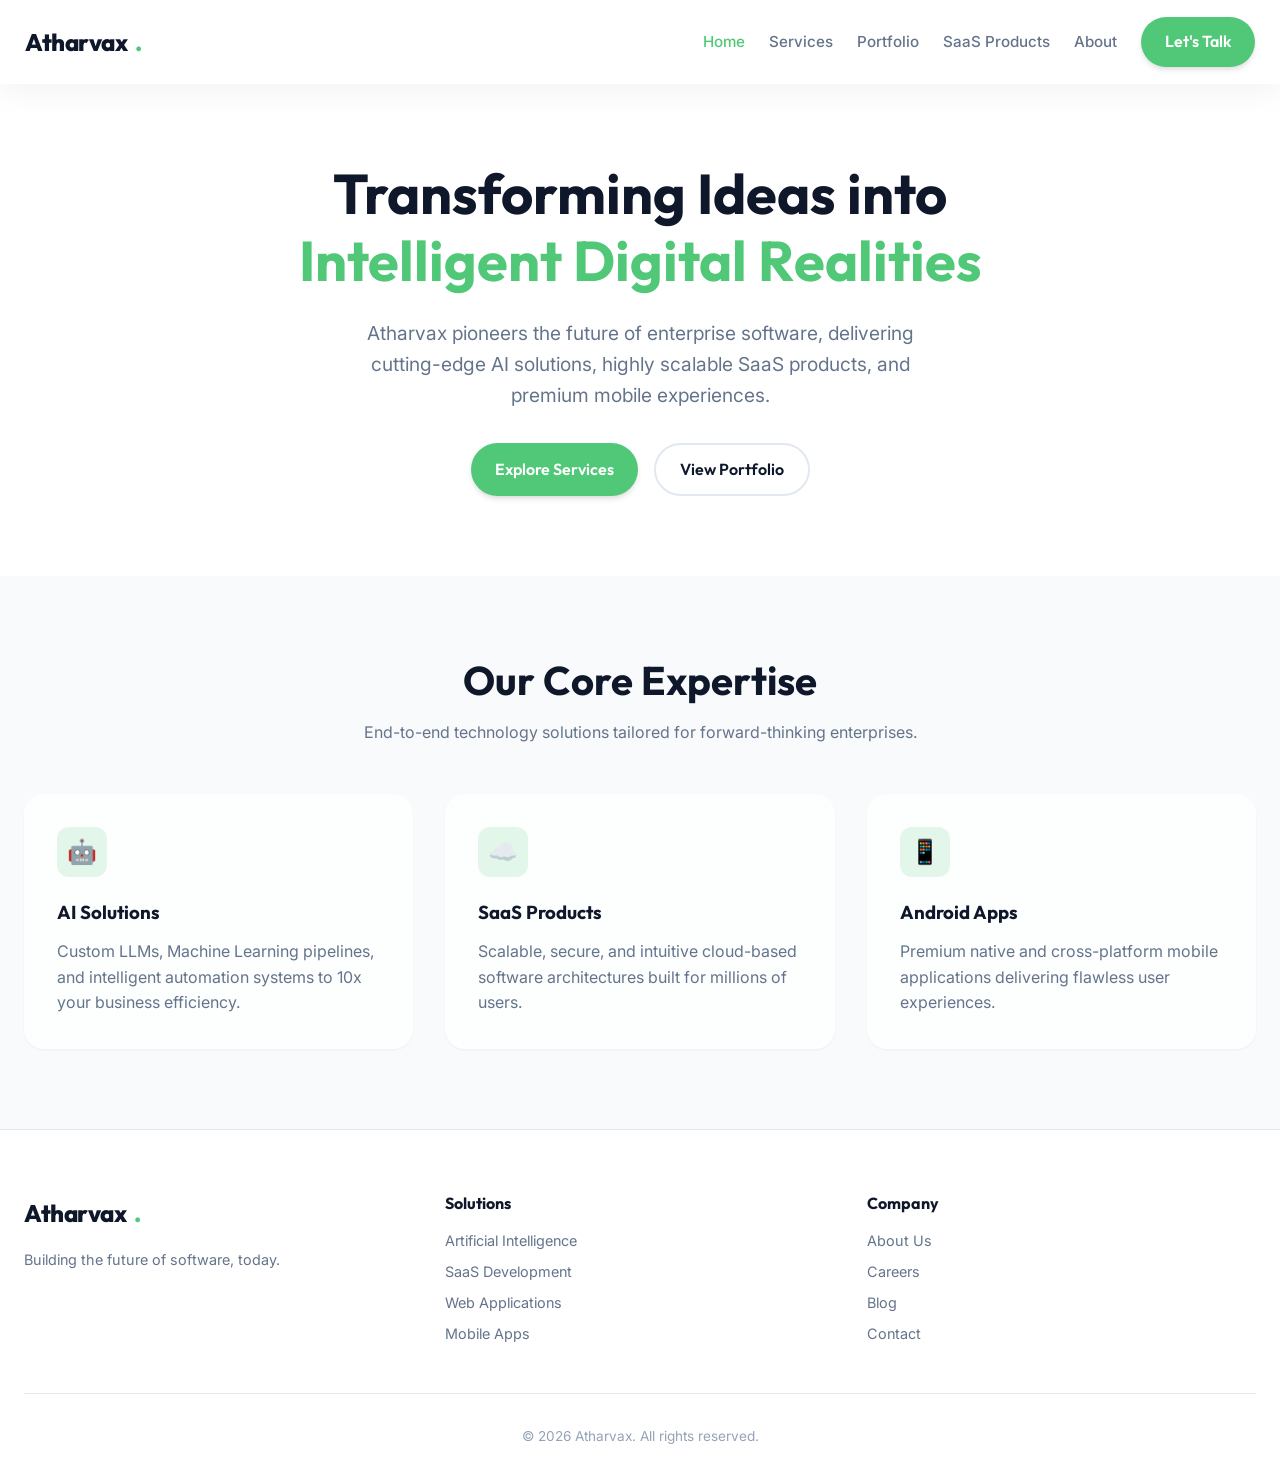
==== index.html @ d1883eed "Add files via upload" ====
<!DOCTYPE html>
<html lang="en">
<head>
    <meta charset="UTF-8">
    <meta name="viewport" content="width=device-width, initial-scale=1.0">
    <title>Atharvax | Premium AI & Enterprise Software Solutions</title>
    <meta name="description" content="Atharvax is a leading technology company specializing in AI, SaaS Products, Web Development, and Enterprise Software solutions.">
    <meta name="theme-color" content="#50C878">
    <link rel="stylesheet" href="/css/variables.css">
    <link rel="stylesheet" href="/css/main.css">
    <link rel="manifest" href="/manifest.json">
</head>
<body>
    <div class="main-wrapper">
        <!-- Navigation -->
        <nav class="navbar glass" id="navbar">
            <div class="container nav-container">
                <a href="/" class="logo">
                    Atharvax<span class="logo-dot">.</span>
                </a>
                <ul class="nav-links">
                    <li><a href="/" class="nav-item active">Home</a></li>
                    <li><a href="/services" class="nav-item">Services</a></li>
                    <li><a href="/portfolio" class="nav-item">Portfolio</a></li>
                    <li><a href="/products" class="nav-item">SaaS Products</a></li>
                    <li><a href="/about" class="nav-item">About</a></li>
                    <li><a href="/contact" class="btn btn-primary">Let's Talk</a></li>
                </ul>
            </div>
        </nav>

        <!-- Main Content -->
        <main class="main-content">
            <!-- Hero Section -->
            <section class="section">
                <div class="container text-center animate-fade-in">
                    <h1 style="font-size: 3.5rem; margin-bottom: 1.5rem;">
                        Transforming Ideas into <br>
                        <span style="color: var(--color-primary);">Intelligent Digital Realities</span>
                    </h1>
                    <p style="font-size: 1.2rem; color: var(--color-text-muted); max-width: 600px; margin: 0 auto 2rem;">
                        Atharvax pioneers the future of enterprise software, delivering cutting-edge AI solutions, highly scalable SaaS products, and premium mobile experiences.
                    </p>
                    <div style="display: flex; gap: 1rem; justify-content: center;">
                        <a href="/services" class="btn btn-primary">Explore Services</a>
                        <a href="/portfolio" class="btn btn-outline">View Portfolio</a>
                    </div>
                </div>
            </section>

            <!-- Features Section -->
            <section class="section bg-alt">
                <div class="container">
                    <div class="text-center" style="margin-bottom: 3rem;">
                        <h2 style="font-size: 2.5rem;">Our Core Expertise</h2>
                        <p style="color: var(--color-text-muted);">End-to-end technology solutions tailored for forward-thinking enterprises.</p>
                    </div>
                    
                    <div style="display: grid; grid-template-columns: repeat(auto-fit, minmax(300px, 1fr)); gap: 2rem;">
                        <!-- AI Card -->
                        <div class="glass-card">
                            <div style="width: 50px; height: 50px; background: var(--color-primary-alpha); border-radius: 12px; display: flex; align-items: center; justify-content: center; margin-bottom: 1.5rem;">
                                <span style="font-size: 1.5rem;">🤖</span>
                            </div>
                            <h3>AI Solutions</h3>
                            <p style="color: var(--color-text-muted);">Custom LLMs, Machine Learning pipelines, and intelligent automation systems to 10x your business efficiency.</p>
                        </div>

                        <!-- SaaS Card -->
                        <div class="glass-card">
                            <div style="width: 50px; height: 50px; background: var(--color-primary-alpha); border-radius: 12px; display: flex; align-items: center; justify-content: center; margin-bottom: 1.5rem;">
                                <span style="font-size: 1.5rem;">☁️</span>
                            </div>
                            <h3>SaaS Products</h3>
                            <p style="color: var(--color-text-muted);">Scalable, secure, and intuitive cloud-based software architectures built for millions of users.</p>
                        </div>

                        <!-- Mobile Card -->
                        <div class="glass-card">
                            <div style="width: 50px; height: 50px; background: var(--color-primary-alpha); border-radius: 12px; display: flex; align-items: center; justify-content: center; margin-bottom: 1.5rem;">
                                <span style="font-size: 1.5rem;">📱</span>
                            </div>
                            <h3>Android Apps</h3>
                            <p style="color: var(--color-text-muted);">Premium native and cross-platform mobile applications delivering flawless user experiences.</p>
                        </div>
                    </div>
                </div>
            </section>
        </main>

        <!-- Footer -->
        <footer style="background: var(--color-bg); padding: 4rem 0 2rem; border-top: 1px solid var(--color-border);">
            <div class="container">
                <div style="display: grid; grid-template-columns: repeat(auto-fit, minmax(200px, 1fr)); gap: 2rem; margin-bottom: 3rem;">
                    <div>
                        <a href="/" class="logo" style="margin-bottom: 1rem;">Atharvax<span class="logo-dot">.</span></a>
                        <p style="color: var(--color-text-muted); font-size: 0.9rem;">Building the future of software, today.</p>
                    </div>
                    <div>
                        <h4 style="margin-bottom: 1rem;">Solutions</h4>
                        <ul style="display: flex; flex-direction: column; gap: 0.5rem; color: var(--color-text-muted); font-size: 0.9rem;">
                            <li><a href="/services/ai">Artificial Intelligence</a></li>
                            <li><a href="/services/saas">SaaS Development</a></li>
                            <li><a href="/services/web">Web Applications</a></li>
                            <li><a href="/services/mobile">Mobile Apps</a></li>
                        </ul>
                    </div>
                    <div>
                        <h4 style="margin-bottom: 1rem;">Company</h4>
                        <ul style="display: flex; flex-direction: column; gap: 0.5rem; color: var(--color-text-muted); font-size: 0.9rem;">
                            <li><a href="/about">About Us</a></li>
                            <li><a href="/careers">Careers</a></li>
                            <li><a href="/blog">Blog</a></li>
                            <li><a href="/contact">Contact</a></li>
                        </ul>
                    </div>
                </div>
                <div style="text-align: center; color: var(--color-text-light); font-size: 0.85rem; border-top: 1px solid var(--color-border); padding-top: 2rem;">
                    &copy; 2026 Atharvax. All rights reserved.
                </div>
            </div>
        </footer>
    </div>
    <script src="/js/app.js"></script>
</body>
</html>
---- css/variables.css ----
@import url('https://fonts.googleapis.com/css2?family=Inter:wght@300;400;500;600;700;800&family=Outfit:wght@300;400;500;600;700;800&display=swap');

:root {
  /* Core Colors */
  --color-primary: #50C878; /* Parrot Green */
  --color-primary-dark: #3eb565;
  --color-primary-light: #6de596;
  --color-primary-alpha: rgba(80, 200, 120, 0.15);
  
  --color-bg: #ffffff;
  --color-bg-alt: #f8fafc; /* Very light gray for sections */
  
  --color-text: #0f172a; /* Slate 900 for high contrast readability */
  --color-text-muted: #64748b; /* Slate 500 for secondary text */
  --color-text-light: #94a3b8;
  
  /* Borders and Glass */
  --color-border: #e2e8f0;
  --glass-bg: rgba(255, 255, 255, 0.7);
  --glass-border: rgba(255, 255, 255, 0.5);
  --glass-shadow: 0 8px 32px 0 rgba(0, 0, 0, 0.05);
  
  /* Typography */
  --font-heading: 'Outfit', sans-serif;
  --font-body: 'Inter', sans-serif;
  
  /* Spacing */
  --space-xs: 0.25rem;
  --space-sm: 0.5rem;
  --space-md: 1rem;
  --space-lg: 1.5rem;
  --space-xl: 2rem;
  --space-2xl: 3rem;
  --space-3xl: 5rem;
  
  /* Border Radius */
  --radius-sm: 8px;
  --radius-md: 12px;
  --radius-lg: 20px;
  --radius-xl: 30px;
  --radius-full: 9999px;
  
  /* Transitions */
  --transition-fast: 0.2s ease;
  --transition-smooth: 0.4s cubic-bezier(0.16, 1, 0.3, 1);
  
  /* Shadows */
  --shadow-sm: 0 1px 2px 0 rgba(0, 0, 0, 0.05);
  --shadow-md: 0 4px 6px -1px rgba(0, 0, 0, 0.1), 0 2px 4px -1px rgba(0, 0, 0, 0.06);
  --shadow-lg: 0 10px 15px -3px rgba(0, 0, 0, 0.1), 0 4px 6px -2px rgba(0, 0, 0, 0.05);
  --shadow-green: 0 10px 25px -5px rgba(80, 200, 120, 0.4);
}

/* Dark Mode Overrides (Optional / Future Support) */
[data-theme="dark"] {
  --color-bg: #0f172a;
  --color-bg-alt: #1e293b;
  --color-text: #f8fafc;
  --color-text-muted: #94a3b8;
  --color-border: #334155;
  --glass-bg: rgba(15, 23, 42, 0.7);
  --glass-border: rgba(255, 255, 255, 0.1);
  --glass-shadow: 0 8px 32px 0 rgba(0, 0, 0, 0.3);
}
---- css/main.css ----
/* Reset & Base Styles */
* {
  margin: 0;
  padding: 0;
  box-sizing: border-box;
}

html {
  scroll-behavior: smooth;
  font-size: 16px;
}

body {
  font-family: var(--font-body);
  background-color: var(--color-bg);
  color: var(--color-text);
  line-height: 1.6;
  overflow-x: hidden;
  -webkit-font-smoothing: antialiased;
}

h1, h2, h3, h4, h5, h6 {
  font-family: var(--font-heading);
  font-weight: 700;
  line-height: 1.2;
  color: var(--color-text);
  margin-bottom: var(--space-md);
}

a {
  text-decoration: none;
  color: inherit;
  transition: color var(--transition-fast);
}

ul {
  list-style: none;
}

img {
  max-width: 100%;
  height: auto;
  display: block;
}

/* Container */
.container {
  width: 100%;
  max-width: 1280px;
  margin: 0 auto;
  padding: 0 var(--space-lg);
}

/* Glassmorphism Utilities */
.glass {
  background: var(--glass-bg);
  backdrop-filter: blur(12px);
  -webkit-backdrop-filter: blur(12px);
  border: 1px solid var(--glass-border);
  box-shadow: var(--glass-shadow);
}

.glass-card {
  background: var(--glass-bg);
  backdrop-filter: blur(12px);
  -webkit-backdrop-filter: blur(12px);
  border: 1px solid var(--glass-border);
  border-radius: var(--radius-lg);
  padding: var(--space-xl);
  box-shadow: var(--shadow-sm);
  transition: transform var(--transition-smooth), box-shadow var(--transition-smooth);
}

.glass-card:hover {
  transform: translateY(-5px);
  box-shadow: var(--shadow-lg);
}

/* Buttons */
.btn {
  display: inline-flex;
  align-items: center;
  justify-content: center;
  padding: 0.75rem 1.5rem;
  border-radius: var(--radius-full);
  font-family: var(--font-heading);
  font-weight: 600;
  font-size: 1rem;
  cursor: pointer;
  transition: all var(--transition-fast);
  border: none;
  gap: 0.5rem;
}

.btn-primary {
  background-color: var(--color-primary);
  color: #ffffff;
  box-shadow: var(--shadow-md);
}

.btn-primary:hover {
  background-color: var(--color-primary-dark);
  box-shadow: var(--shadow-green);
  transform: translateY(-2px);
}

.btn-outline {
  background-color: transparent;
  color: var(--color-text);
  border: 2px solid var(--color-border);
}

.btn-outline:hover {
  border-color: var(--color-primary);
  color: var(--color-primary);
}

/* Layout Utilities */
.section {
  padding: var(--space-3xl) 0;
}

.bg-alt {
  background-color: var(--color-bg-alt);
}

.text-center {
  text-align: center;
}

/* Dynamic Navbar */
.navbar {
  position: fixed;
  top: 0;
  left: 0;
  width: 100%;
  z-index: 1000;
  padding: var(--space-md) 0;
  transition: all var(--transition-smooth);
}

.navbar.scrolled {
  padding: var(--space-sm) 0;
  background: var(--glass-bg);
  backdrop-filter: blur(12px);
  border-bottom: 1px solid var(--glass-border);
  box-shadow: var(--glass-shadow);
}

.nav-container {
  display: flex;
  justify-content: space-between;
  align-items: center;
}

.logo {
  font-family: var(--font-heading);
  font-size: 1.5rem;
  font-weight: 800;
  letter-spacing: -0.5px;
  color: var(--color-text);
  display: flex;
  align-items: center;
  gap: 0.5rem;
}

.logo-dot {
  color: var(--color-primary);
}

.nav-links {
  display: flex;
  gap: var(--space-lg);
  align-items: center;
}

.nav-item {
  font-weight: 500;
  font-size: 0.95rem;
  color: var(--color-text-muted);
}

.nav-item:hover, .nav-item.active {
  color: var(--color-primary);
}

/* Animations */
@keyframes fadeIn {
  from { opacity: 0; transform: translateY(20px); }
  to { opacity: 1; transform: translateY(0); }
}

.animate-fade-in {
  animation: fadeIn 0.8s cubic-bezier(0.16, 1, 0.3, 1) forwards;
}

/* Hide content dynamically managed by JS routing */
.page-content {
  display: none;
  animation: fadeIn 0.5s ease;
}

.page-content.active {
  display: block;
}

/* Main Wrapper to push footer down */
.main-wrapper {
  min-height: 100vh;
  display: flex;
  flex-direction: column;
}

.main-content {
  flex: 1;
  padding-top: 80px; /* Space for fixed navbar */
}
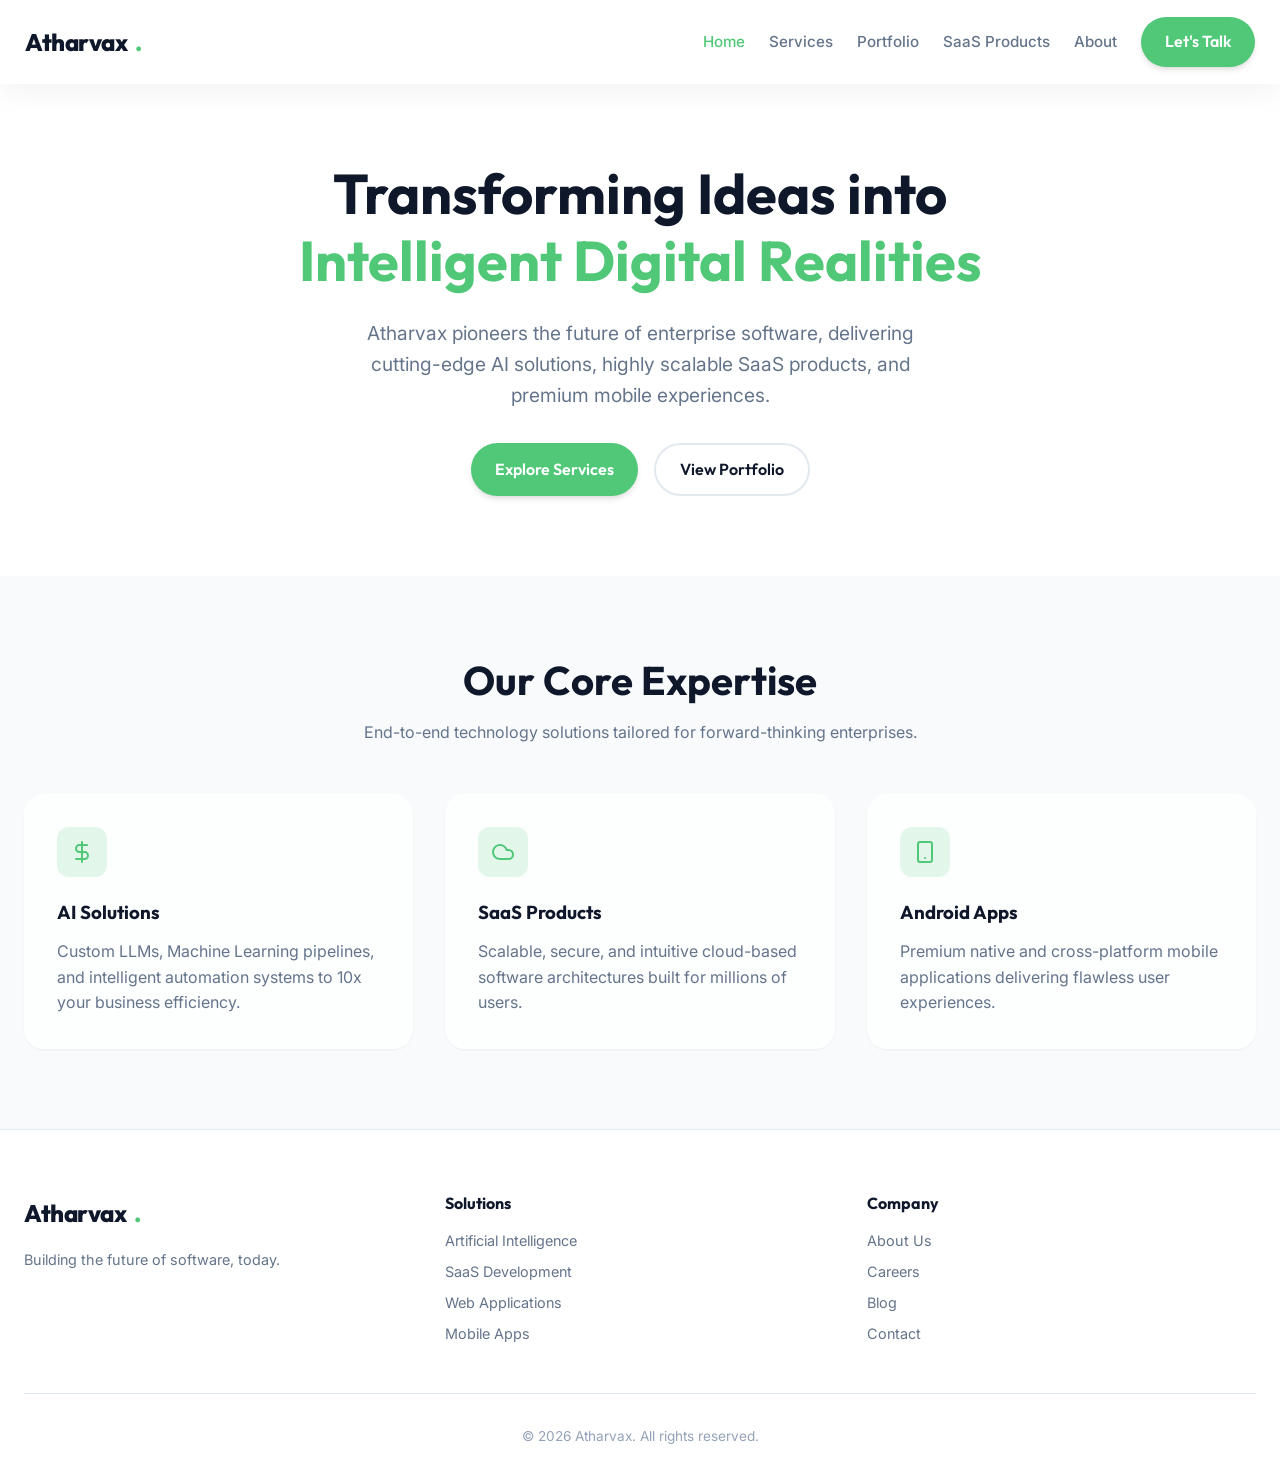
==== commit e475c0fe: "Add files via upload" ====
--- a/index.html
+++ b/index.html
@@ -59,8 +59,8 @@
                     <div style="display: grid; grid-template-columns: repeat(auto-fit, minmax(300px, 1fr)); gap: 2rem;">
                         <!-- AI Card -->
                         <div class="glass-card">
-                            <div style="width: 50px; height: 50px; background: var(--color-primary-alpha); border-radius: 12px; display: flex; align-items: center; justify-content: center; margin-bottom: 1.5rem;">
-                                <span style="font-size: 1.5rem;">🤖</span>
+                            <div style="width: 50px; height: 50px; background: var(--color-primary-alpha); border-radius: 12px; display: flex; align-items: center; justify-content: center; margin-bottom: 1.5rem; color: var(--color-primary);">
+                                <svg xmlns="http://www.w3.org/2000/svg" width="24" height="24" viewBox="0 0 24 24" fill="none" stroke="currentColor" stroke-width="2" stroke-linecap="round" stroke-linejoin="round"><path d="M12 2v20M17 5H9.5a3.5 3.5 0 0 0 0 7h5a3.5 3.5 0 0 1 0 7H6"/></svg>
                             </div>
                             <h3>AI Solutions</h3>
                             <p style="color: var(--color-text-muted);">Custom LLMs, Machine Learning pipelines, and intelligent automation systems to 10x your business efficiency.</p>
@@ -68,8 +68,8 @@
 
                         <!-- SaaS Card -->
                         <div class="glass-card">
-                            <div style="width: 50px; height: 50px; background: var(--color-primary-alpha); border-radius: 12px; display: flex; align-items: center; justify-content: center; margin-bottom: 1.5rem;">
-                                <span style="font-size: 1.5rem;">☁️</span>
+                            <div style="width: 50px; height: 50px; background: var(--color-primary-alpha); border-radius: 12px; display: flex; align-items: center; justify-content: center; margin-bottom: 1.5rem; color: var(--color-primary);">
+                                <svg xmlns="http://www.w3.org/2000/svg" width="24" height="24" viewBox="0 0 24 24" fill="none" stroke="currentColor" stroke-width="2" stroke-linecap="round" stroke-linejoin="round"><path d="M17.5 19H9a7 7 0 1 1 6.71-9h1.79a4.5 4.5 0 1 1 0 9Z"/></svg>
                             </div>
                             <h3>SaaS Products</h3>
                             <p style="color: var(--color-text-muted);">Scalable, secure, and intuitive cloud-based software architectures built for millions of users.</p>
@@ -77,8 +77,8 @@
 
                         <!-- Mobile Card -->
                         <div class="glass-card">
-                            <div style="width: 50px; height: 50px; background: var(--color-primary-alpha); border-radius: 12px; display: flex; align-items: center; justify-content: center; margin-bottom: 1.5rem;">
-                                <span style="font-size: 1.5rem;">📱</span>
+                            <div style="width: 50px; height: 50px; background: var(--color-primary-alpha); border-radius: 12px; display: flex; align-items: center; justify-content: center; margin-bottom: 1.5rem; color: var(--color-primary);">
+                                <svg xmlns="http://www.w3.org/2000/svg" width="24" height="24" viewBox="0 0 24 24" fill="none" stroke="currentColor" stroke-width="2" stroke-linecap="round" stroke-linejoin="round"><rect width="14" height="20" x="5" y="2" rx="2" ry="2"/><path d="M12 18h.01"/></svg>
                             </div>
                             <h3>Android Apps</h3>
                             <p style="color: var(--color-text-muted);">Premium native and cross-platform mobile applications delivering flawless user experiences.</p>
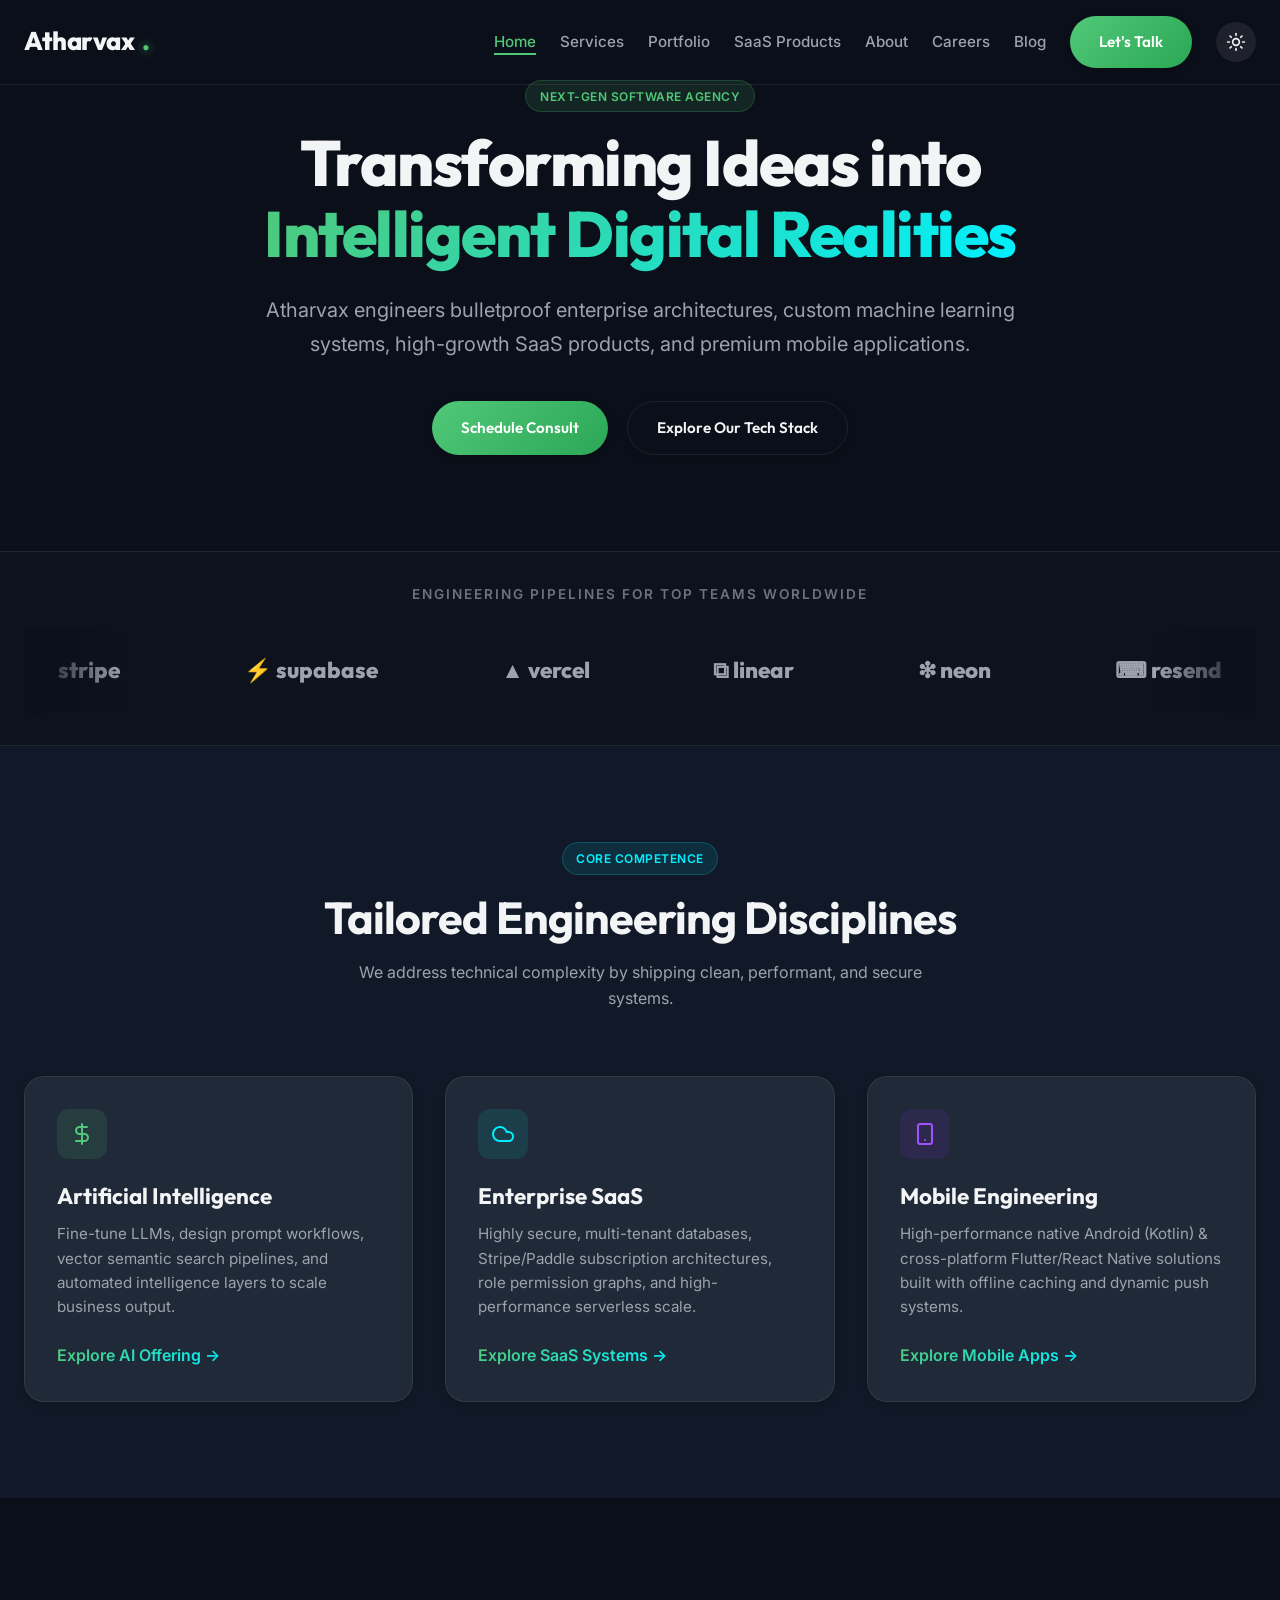
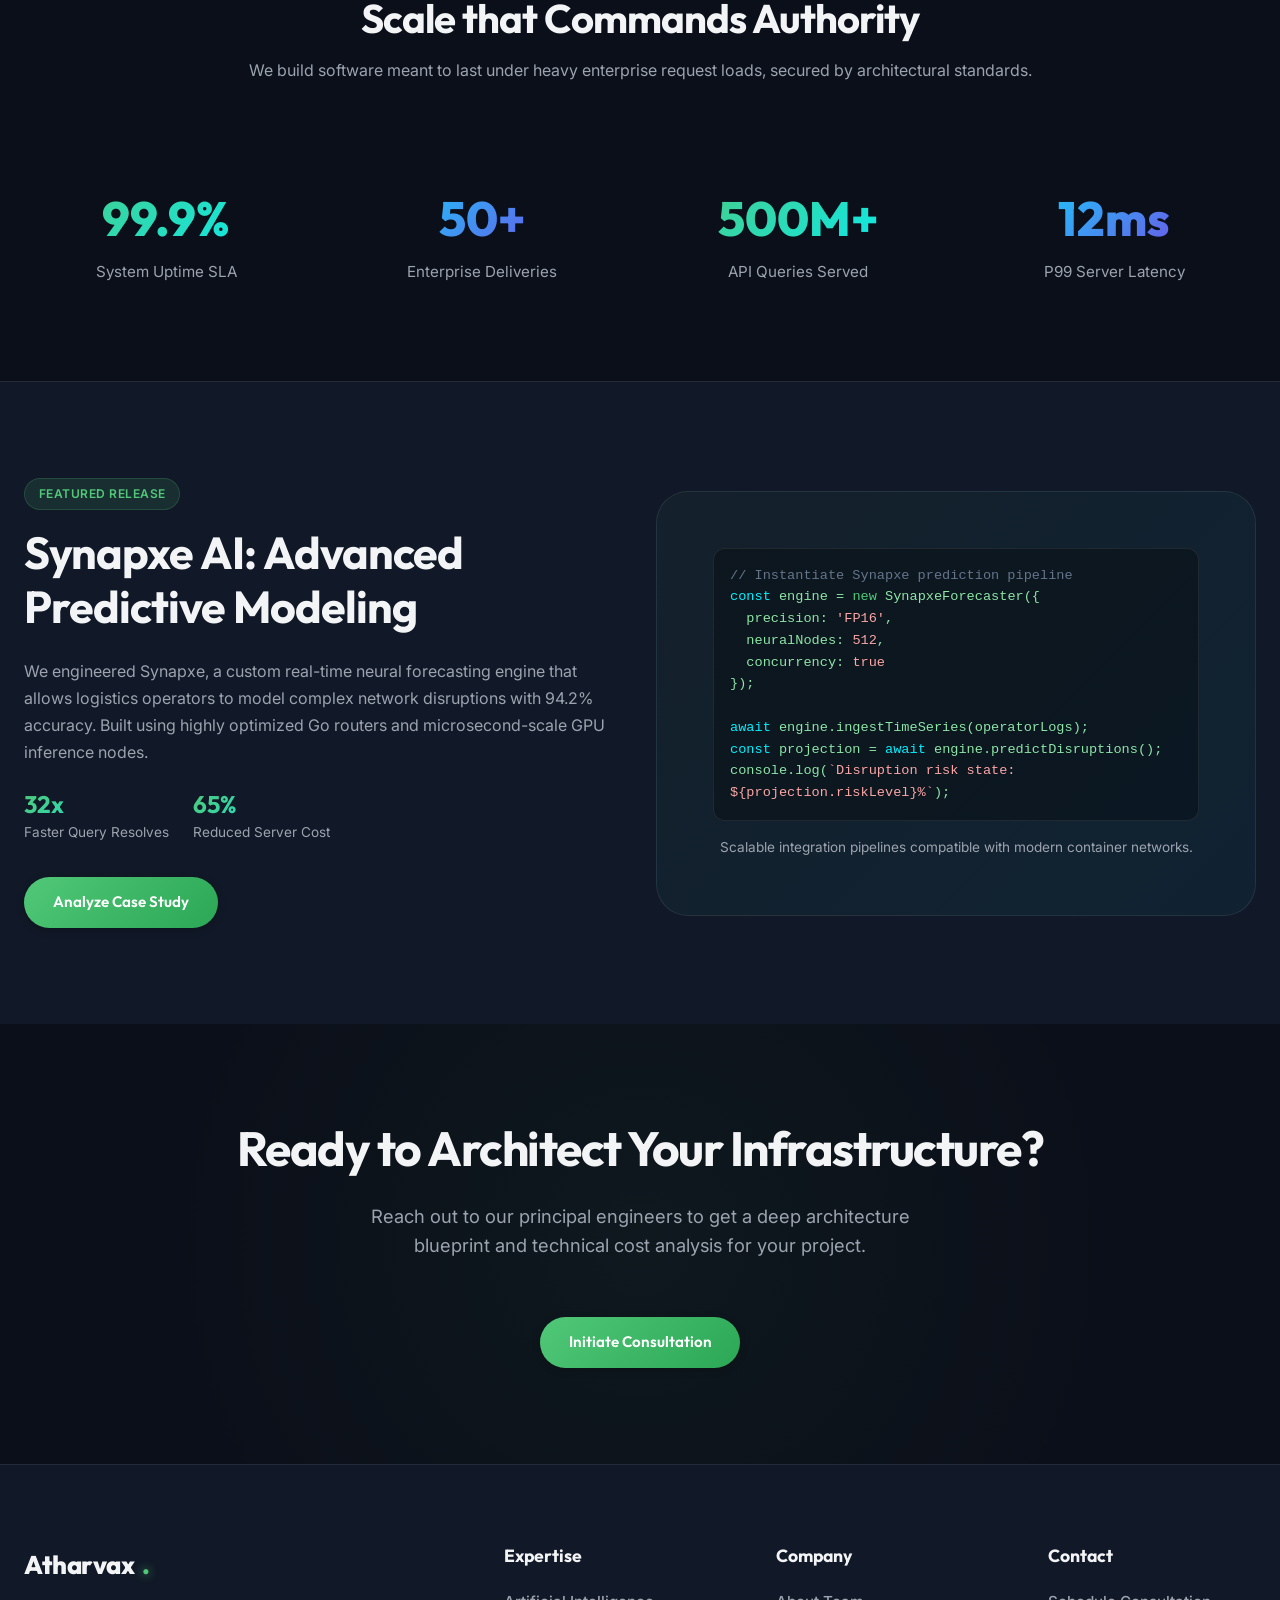
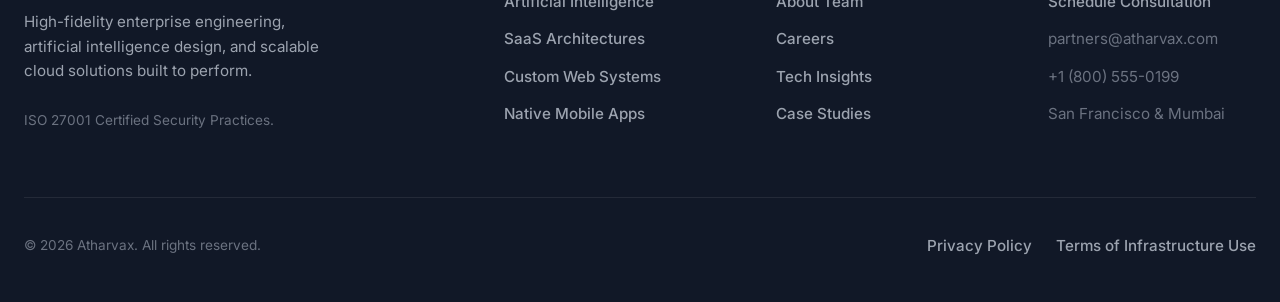
==== commit 24c13a43: "Add files via upload" ====
--- a/index.html
+++ b/index.html
@@ -4,7 +4,7 @@
     <meta charset="UTF-8">
     <meta name="viewport" content="width=device-width, initial-scale=1.0">
     <title>Atharvax | Premium AI & Enterprise Software Solutions</title>
-    <meta name="description" content="Atharvax is a leading technology company specializing in AI, SaaS Products, Web Development, and Enterprise Software solutions.">
+    <meta name="description" content="Atharvax is a high-end software agency designing custom AI systems, enterprise SaaS infrastructures, native mobile applications, and custom web engineering.">
     <meta name="theme-color" content="#50C878">
     <link rel="stylesheet" href="/css/variables.css">
     <link rel="stylesheet" href="/css/main.css">
@@ -13,7 +13,7 @@
 <body>
     <div class="main-wrapper">
         <!-- Navigation -->
-        <nav class="navbar glass" id="navbar">
+        <nav class="navbar scrolled" id="navbar">
             <div class="container nav-container">
                 <a href="/" class="logo">
                     Atharvax<span class="logo-dot">.</span>
@@ -24,6 +24,8 @@
                     <li><a href="/portfolio" class="nav-item">Portfolio</a></li>
                     <li><a href="/products" class="nav-item">SaaS Products</a></li>
                     <li><a href="/about" class="nav-item">About</a></li>
+                    <li><a href="/careers" class="nav-item">Careers</a></li>
+                    <li><a href="/blog" class="nav-item">Blog</a></li>
                     <li><a href="/contact" class="btn btn-primary">Let's Talk</a></li>
                 </ul>
             </div>
@@ -32,91 +34,247 @@
         <!-- Main Content -->
         <main class="main-content">
             <!-- Hero Section -->
-            <section class="section">
+            <section class="section" style="padding-top: 5rem;">
                 <div class="container text-center animate-fade-in">
-                    <h1 style="font-size: 3.5rem; margin-bottom: 1.5rem;">
+                    <span class="badge badge-primary">Next-Gen Software Agency</span>
+                    <h1 style="font-size: 4rem; font-weight: 800; line-height: 1.1; margin-bottom: 1.5rem; letter-spacing: -1.5px;">
                         Transforming Ideas into <br>
-                        <span style="color: var(--color-primary);">Intelligent Digital Realities</span>
+                        <span class="text-gradient">Intelligent Digital Realities</span>
                     </h1>
-                    <p style="font-size: 1.2rem; color: var(--color-text-muted); max-width: 600px; margin: 0 auto 2rem;">
-                        Atharvax pioneers the future of enterprise software, delivering cutting-edge AI solutions, highly scalable SaaS products, and premium mobile experiences.
+                    <p style="font-size: 1.25rem; color: var(--color-text-muted); max-width: 750px; margin: 0 auto 2.5rem; line-height: 1.7;">
+                        Atharvax engineers bulletproof enterprise architectures, custom machine learning systems, high-growth SaaS products, and premium mobile applications.
                     </p>
-                    <div style="display: flex; gap: 1rem; justify-content: center;">
-                        <a href="/services" class="btn btn-primary">Explore Services</a>
-                        <a href="/portfolio" class="btn btn-outline">View Portfolio</a>
-                    </div>
-                </div>
-            </section>
-
-            <!-- Features Section -->
+                    <div style="display: flex; gap: 1.2rem; justify-content: center; flex-wrap: wrap;">
+                        <a href="/contact" class="btn btn-primary">Schedule Consult</a>
+                        <a href="/services" class="btn btn-outline">Explore Our Tech Stack</a>
+                    </div>
+                </div>
+            </section>
+
+            <!-- Client Logos Marquee -->
+            <section style="padding: 2rem 0; border-top: 1px solid var(--color-border); border-bottom: 1px solid var(--color-border); background: rgba(255,255,255,0.01);">
+                <div class="container">
+                    <p class="text-center" style="font-size: 0.85rem; font-weight: 600; text-transform: uppercase; color: var(--color-text-light); letter-spacing: 2px; margin-bottom: 1.5rem;">
+                        ENGINEERING PIPELINES FOR TOP TEAMS WORLDWIDE
+                    </p>
+                    <div class="marquee-container">
+                        <div class="marquee-content">
+                            <!-- SVGs for modern-looking mock companies -->
+                            <!-- Stripe style -->
+                            <span style="font-family: var(--font-heading); font-weight: 800; font-size: 1.4rem; color: var(--color-text-muted);">stripe</span>
+                            <!-- Supabase style -->
+                            <span style="font-family: var(--font-heading); font-weight: 800; font-size: 1.4rem; color: var(--color-text-muted);">⚡ supabase</span>
+                            <!-- Vercel style -->
+                            <span style="font-family: var(--font-heading); font-weight: 800; font-size: 1.4rem; color: var(--color-text-muted);">▲ vercel</span>
+                            <!-- Linear style -->
+                            <span style="font-family: var(--font-heading); font-weight: 800; font-size: 1.4rem; color: var(--color-text-muted);">⧉ linear</span>
+                            <!-- Neon style -->
+                            <span style="font-family: var(--font-heading); font-weight: 800; font-size: 1.4rem; color: var(--color-text-muted);">❇ neon</span>
+                            <!-- Resend style -->
+                            <span style="font-family: var(--font-heading); font-weight: 800; font-size: 1.4rem; color: var(--color-text-muted);">⌨ resend</span>
+                        </div>
+                        <div class="marquee-content" aria-hidden="true">
+                            <span style="font-family: var(--font-heading); font-weight: 800; font-size: 1.4rem; color: var(--color-text-muted);">stripe</span>
+                            <span style="font-family: var(--font-heading); font-weight: 800; font-size: 1.4rem; color: var(--color-text-muted);">⚡ supabase</span>
+                            <span style="font-family: var(--font-heading); font-weight: 800; font-size: 1.4rem; color: var(--color-text-muted);">▲ vercel</span>
+                            <span style="font-family: var(--font-heading); font-weight: 800; font-size: 1.4rem; color: var(--color-text-muted);">⧉ linear</span>
+                            <span style="font-family: var(--font-heading); font-weight: 800; font-size: 1.4rem; color: var(--color-text-muted);">❇ neon</span>
+                            <span style="font-family: var(--font-heading); font-weight: 800; font-size: 1.4rem; color: var(--color-text-muted);">⌨ resend</span>
+                        </div>
+                    </div>
+                </div>
+            </section>
+
+            <!-- Services Overview -->
             <section class="section bg-alt">
                 <div class="container">
-                    <div class="text-center" style="margin-bottom: 3rem;">
-                        <h2 style="font-size: 2.5rem;">Our Core Expertise</h2>
-                        <p style="color: var(--color-text-muted);">End-to-end technology solutions tailored for forward-thinking enterprises.</p>
+                    <div class="text-center" style="margin-bottom: 4rem;">
+                        <span class="badge badge-secondary">Core Competence</span>
+                        <h2 style="font-size: 2.8rem; letter-spacing: -1px;">Tailored Engineering Disciplines</h2>
+                        <p style="color: var(--color-text-muted); max-width: 600px; margin: 1rem auto 0;">
+                            We address technical complexity by shipping clean, performant, and secure systems.
+                        </p>
                     </div>
                     
-                    <div style="display: grid; grid-template-columns: repeat(auto-fit, minmax(300px, 1fr)); gap: 2rem;">
+                    <div class="grid-3">
                         <!-- AI Card -->
                         <div class="glass-card">
                             <div style="width: 50px; height: 50px; background: var(--color-primary-alpha); border-radius: 12px; display: flex; align-items: center; justify-content: center; margin-bottom: 1.5rem; color: var(--color-primary);">
                                 <svg xmlns="http://www.w3.org/2000/svg" width="24" height="24" viewBox="0 0 24 24" fill="none" stroke="currentColor" stroke-width="2" stroke-linecap="round" stroke-linejoin="round"><path d="M12 2v20M17 5H9.5a3.5 3.5 0 0 0 0 7h5a3.5 3.5 0 0 1 0 7H6"/></svg>
                             </div>
-                            <h3>AI Solutions</h3>
-                            <p style="color: var(--color-text-muted);">Custom LLMs, Machine Learning pipelines, and intelligent automation systems to 10x your business efficiency.</p>
+                            <h3 style="font-size: 1.4rem; margin-bottom: 0.8rem;">Artificial Intelligence</h3>
+                            <p style="color: var(--color-text-muted); font-size: 0.95rem; margin-bottom: 1.5rem;">
+                                Fine-tune LLMs, design prompt workflows, vector semantic search pipelines, and automated intelligence layers to scale business output.
+                            </p>
+                            <a href="/services/ai" class="text-gradient" style="font-weight: 600; display: inline-flex; align-items: center; gap: 0.3rem;">
+                                Explore AI Offering →
+                            </a>
                         </div>
 
                         <!-- SaaS Card -->
                         <div class="glass-card">
-                            <div style="width: 50px; height: 50px; background: var(--color-primary-alpha); border-radius: 12px; display: flex; align-items: center; justify-content: center; margin-bottom: 1.5rem; color: var(--color-primary);">
+                            <div style="width: 50px; height: 50px; background: var(--color-secondary-alpha); border-radius: 12px; display: flex; align-items: center; justify-content: center; margin-bottom: 1.5rem; color: var(--color-secondary);">
                                 <svg xmlns="http://www.w3.org/2000/svg" width="24" height="24" viewBox="0 0 24 24" fill="none" stroke="currentColor" stroke-width="2" stroke-linecap="round" stroke-linejoin="round"><path d="M17.5 19H9a7 7 0 1 1 6.71-9h1.79a4.5 4.5 0 1 1 0 9Z"/></svg>
                             </div>
-                            <h3>SaaS Products</h3>
-                            <p style="color: var(--color-text-muted);">Scalable, secure, and intuitive cloud-based software architectures built for millions of users.</p>
+                            <h3 style="font-size: 1.4rem; margin-bottom: 0.8rem;">Enterprise SaaS</h3>
+                            <p style="color: var(--color-text-muted); font-size: 0.95rem; margin-bottom: 1.5rem;">
+                                Highly secure, multi-tenant databases, Stripe/Paddle subscription architectures, role permission graphs, and high-performance serverless scale.
+                            </p>
+                            <a href="/services/saas" class="text-gradient" style="font-weight: 600; display: inline-flex; align-items: center; gap: 0.3rem;">
+                                Explore SaaS Systems →
+                            </a>
                         </div>
 
                         <!-- Mobile Card -->
                         <div class="glass-card">
-                            <div style="width: 50px; height: 50px; background: var(--color-primary-alpha); border-radius: 12px; display: flex; align-items: center; justify-content: center; margin-bottom: 1.5rem; color: var(--color-primary);">
+                            <div style="width: 50px; height: 50px; background: rgba(138, 43, 226, 0.12); border-radius: 12px; display: flex; align-items: center; justify-content: center; margin-bottom: 1.5rem; color: var(--color-accent-light);">
                                 <svg xmlns="http://www.w3.org/2000/svg" width="24" height="24" viewBox="0 0 24 24" fill="none" stroke="currentColor" stroke-width="2" stroke-linecap="round" stroke-linejoin="round"><rect width="14" height="20" x="5" y="2" rx="2" ry="2"/><path d="M12 18h.01"/></svg>
                             </div>
-                            <h3>Android Apps</h3>
-                            <p style="color: var(--color-text-muted);">Premium native and cross-platform mobile applications delivering flawless user experiences.</p>
-                        </div>
-                    </div>
+                            <h3 style="font-size: 1.4rem; margin-bottom: 0.8rem;">Mobile Engineering</h3>
+                            <p style="color: var(--color-text-muted); font-size: 0.95rem; margin-bottom: 1.5rem;">
+                                High-performance native Android (Kotlin) & cross-platform Flutter/React Native solutions built with offline caching and dynamic push systems.
+                            </p>
+                            <a href="/services/mobile" class="text-gradient" style="font-weight: 600; display: inline-flex; align-items: center; gap: 0.3rem;">
+                                Explore Mobile Apps →
+                            </a>
+                        </div>
+                    </div>
+                </div>
+            </section>
+
+            <!-- Metrics and Scale Section -->
+            <section class="section">
+                <div class="container">
+                    <div style="max-width: 800px; margin: 0 auto; text-align: center; margin-bottom: 3rem;">
+                        <h2 style="font-size: 2.5rem; letter-spacing: -1px;">Scale that Commands Authority</h2>
+                        <p style="color: var(--color-text-muted); margin-top: 1rem;">
+                            We build software meant to last under heavy enterprise request loads, secured by architectural standards.
+                        </p>
+                    </div>
+
+                    <div class="stats-grid">
+                        <div>
+                            <div class="stat-number text-gradient">99.9%</div>
+                            <div class="stat-label">System Uptime SLA</div>
+                        </div>
+                        <div>
+                            <div class="stat-number text-gradient-purple">50+</div>
+                            <div class="stat-label">Enterprise Deliveries</div>
+                        </div>
+                        <div>
+                            <div class="stat-number text-gradient">500M+</div>
+                            <div class="stat-label">API Queries Served</div>
+                        </div>
+                        <div>
+                            <div class="stat-number text-gradient-purple">12ms</div>
+                            <div class="stat-label">P99 Server Latency</div>
+                        </div>
+                    </div>
+                </div>
+            </section>
+
+            <!-- Highlight case study CTA -->
+            <section class="section bg-alt" style="border-top: 1px solid var(--color-border);">
+                <div class="container">
+                    <div class="grid-2" style="align-items: center;">
+                        <div>
+                            <span class="badge badge-primary">Featured Release</span>
+                            <h2 style="font-size: 2.8rem; margin-bottom: 1.5rem; letter-spacing: -1px;">Synapxe AI: Advanced Predictive Modeling</h2>
+                            <p style="color: var(--color-text-muted); margin-bottom: 1.5rem; line-height: 1.7;">
+                                We engineered Synapxe, a custom real-time neural forecasting engine that allows logistics operators to model complex network disruptions with 94.2% accuracy. Built using highly optimized Go routers and microsecond-scale GPU inference nodes.
+                            </p>
+                            <div style="display: flex; gap: 1.5rem; margin-bottom: 2rem;">
+                                <div>
+                                    <h4 style="font-size: 1.5rem; margin-bottom: 0px;" class="text-gradient">32x</h4>
+                                    <span style="font-size: 0.85rem; color: var(--color-text-muted);">Faster Query Resolves</span>
+                                </div>
+                                <div>
+                                    <h4 style="font-size: 1.5rem; margin-bottom: 0px;" class="text-gradient">65%</h4>
+                                    <span style="font-size: 0.85rem; color: var(--color-text-muted);">Reduced Server Cost</span>
+                                </div>
+                            </div>
+                            <a href="/portfolio" class="btn btn-primary">Analyze Case Study</a>
+                        </div>
+                        <div style="background: linear-gradient(135deg, rgba(80, 200, 120, 0.05), rgba(0, 240, 255, 0.05)); border: 1px solid var(--color-border); border-radius: var(--radius-xl); padding: var(--space-2xl); display: flex; flex-direction: column; gap: var(--space-md);">
+                            <div style="font-family: monospace; font-size: 0.85rem; background: rgba(0,0,0,0.3); border-radius: var(--radius-md); padding: var(--space-md); border: 1px solid var(--color-border); color: #8de5a6; overflow-x: auto;">
+                                <span style="color: #64748b;">// Instantiate Synapxe prediction pipeline</span><br>
+                                <span style="color: var(--color-secondary);">const</span> engine = <span style="color: var(--color-primary);">new</span> SynapxeForecaster({<br>
+                                &nbsp;&nbsp;precision: <span style="color: #fca5a5;">'FP16'</span>,<br>
+                                &nbsp;&nbsp;neuralNodes: <span style="color: #fca5a5;">512</span>,<br>
+                                &nbsp;&nbsp;concurrency: <span style="color: #fca5a5;">true</span><br>
+                                });<br><br>
+                                <span style="color: var(--color-secondary);">await</span> engine.ingestTimeSeries(operatorLogs);<br>
+                                <span style="color: var(--color-secondary);">const</span> projection = <span style="color: var(--color-secondary);">await</span> engine.predictDisruptions();<br>
+                                console.log(<span style="color: #fca5a5;">`Disruption risk state: ${projection.riskLevel}%`</span>);
+                            </div>
+                            <p style="font-size: 0.85rem; color: var(--color-text-muted); text-align: center;">
+                                Scalable integration pipelines compatible with modern container networks.
+                            </p>
+                        </div>
+                    </div>
+                </div>
+            </section>
+
+            <!-- Bottom CTA Section -->
+            <section class="section" style="background: radial-gradient(circle at center, rgba(80, 200, 120, 0.05) 0%, transparent 70%);">
+                <div class="container text-center">
+                    <h2 style="font-size: 3rem; letter-spacing: -1.5px; margin-bottom: 1.5rem;">Ready to Architect Your Infrastructure?</h2>
+                    <p style="color: var(--color-text-muted); max-width: 600px; margin: 0 auto var(--space-2xl); font-size: 1.15rem;">
+                        Reach out to our principal engineers to get a deep architecture blueprint and technical cost analysis for your project.
+                    </p>
+                    <a href="/contact" class="btn btn-primary btn-lg">Initiate Consultation</a>
                 </div>
             </section>
         </main>
 
         <!-- Footer -->
-        <footer style="background: var(--color-bg); padding: 4rem 0 2rem; border-top: 1px solid var(--color-border);">
+        <footer style="background: var(--color-bg-alt); padding: 5rem 0 2.5rem; border-top: 1px solid var(--color-border);">
             <div class="container">
-                <div style="display: grid; grid-template-columns: repeat(auto-fit, minmax(200px, 1fr)); gap: 2rem; margin-bottom: 3rem;">
-                    <div>
-                        <a href="/" class="logo" style="margin-bottom: 1rem;">Atharvax<span class="logo-dot">.</span></a>
-                        <p style="color: var(--color-text-muted); font-size: 0.9rem;">Building the future of software, today.</p>
-                    </div>
-                    <div>
-                        <h4 style="margin-bottom: 1rem;">Solutions</h4>
-                        <ul style="display: flex; flex-direction: column; gap: 0.5rem; color: var(--color-text-muted); font-size: 0.9rem;">
-                            <li><a href="/services/ai">Artificial Intelligence</a></li>
-                            <li><a href="/services/saas">SaaS Development</a></li>
-                            <li><a href="/services/web">Web Applications</a></li>
-                            <li><a href="/services/mobile">Mobile Apps</a></li>
+                <div style="display: grid; grid-template-columns: 2fr repeat(3, 1fr); gap: 4rem; margin-bottom: 4rem;">
+                    <div style="max-width: 320px;">
+                        <a href="/" class="logo" style="margin-bottom: 1.5rem;">Atharvax<span class="logo-dot">.</span></a>
+                        <p style="color: var(--color-text-muted); font-size: 0.95rem; margin-bottom: 1.5rem;">
+                            High-fidelity enterprise engineering, artificial intelligence design, and scalable cloud solutions built to perform.
+                        </p>
+                        <span style="font-size: 0.85rem; color: var(--color-text-light);">ISO 27001 Certified Security Practices.</span>
+                    </div>
+                    <div>
+                        <h4 style="margin-bottom: 1.5rem; font-size: 1.1rem;">Expertise</h4>
+                        <ul style="display: flex; flex-direction: column; gap: 0.8rem; color: var(--color-text-muted); font-size: 0.95rem;">
+                            <li><a href="/services/ai" class="nav-item">Artificial Intelligence</a></li>
+                            <li><a href="/services/saas" class="nav-item">SaaS Architectures</a></li>
+                            <li><a href="/services/web" class="nav-item">Custom Web Systems</a></li>
+                            <li><a href="/services/mobile" class="nav-item">Native Mobile Apps</a></li>
                         </ul>
                     </div>
                     <div>
-                        <h4 style="margin-bottom: 1rem;">Company</h4>
-                        <ul style="display: flex; flex-direction: column; gap: 0.5rem; color: var(--color-text-muted); font-size: 0.9rem;">
-                            <li><a href="/about">About Us</a></li>
-                            <li><a href="/careers">Careers</a></li>
-                            <li><a href="/blog">Blog</a></li>
-                            <li><a href="/contact">Contact</a></li>
+                        <h4 style="margin-bottom: 1.5rem; font-size: 1.1rem;">Company</h4>
+                        <ul style="display: flex; flex-direction: column; gap: 0.8rem; color: var(--color-text-muted); font-size: 0.95rem;">
+                            <li><a href="/about" class="nav-item">About Team</a></li>
+                            <li><a href="/careers" class="nav-item">Careers</a></li>
+                            <li><a href="/blog" class="nav-item">Tech Insights</a></li>
+                            <li><a href="/portfolio" class="nav-item">Case Studies</a></li>
                         </ul>
                     </div>
-                </div>
-                <div style="text-align: center; color: var(--color-text-light); font-size: 0.85rem; border-top: 1px solid var(--color-border); padding-top: 2rem;">
-                    &copy; 2026 Atharvax. All rights reserved.
+                    <div>
+                        <h4 style="margin-bottom: 1.5rem; font-size: 1.1rem;">Contact</h4>
+                        <ul style="display: flex; flex-direction: column; gap: 0.8rem; color: var(--color-text-muted); font-size: 0.95rem;">
+                            <li><a href="/contact" class="nav-item">Schedule Consultation</a></li>
+                            <li><span style="color: var(--color-text-light);">partners@atharvax.com</span></li>
+                            <li><span style="color: var(--color-text-light);">+1 (800) 555-0199</span></li>
+                            <li><span style="color: var(--color-text-light);">San Francisco & Mumbai</span></li>
+                        </ul>
+                    </div>
+                </div>
+                
+                <div style="display: flex; justify-content: space-between; align-items: center; border-top: 1px solid var(--color-border); padding-top: 2rem; color: var(--color-text-light); font-size: 0.85rem; flex-wrap: wrap; gap: var(--space-md);">
+                    <div>
+                        &copy; 2026 Atharvax. All rights reserved.
+                    </div>
+                    <div style="display: flex; gap: var(--space-lg);">
+                        <a href="/privacy" class="nav-item">Privacy Policy</a>
+                        <a href="/terms" class="nav-item">Terms of Infrastructure Use</a>
+                    </div>
                 </div>
             </div>
         </footer>
--- a/css/variables.css
+++ b/css/variables.css
@@ -3,22 +3,30 @@
 :root {
   /* Core Colors */
   --color-primary: #50C878; /* Parrot Green */
-  --color-primary-dark: #3eb565;
-  --color-primary-light: #6de596;
-  --color-primary-alpha: rgba(80, 200, 120, 0.15);
+  --color-primary-dark: #2ba755;
+  --color-primary-light: #72e096;
+  --color-primary-alpha: rgba(80, 200, 120, 0.12);
   
-  --color-bg: #ffffff;
-  --color-bg-alt: #f8fafc; /* Very light gray for sections */
+  --color-secondary: #00F0FF; /* Electric Teal for gradients */
+  --color-secondary-dark: #00B4D8;
+  --color-secondary-alpha: rgba(0, 240, 255, 0.1);
   
-  --color-text: #0f172a; /* Slate 900 for high contrast readability */
-  --color-text-muted: #64748b; /* Slate 500 for secondary text */
-  --color-text-light: #94a3b8;
+  --color-accent: #8A2BE2; /* Indigo/Violet accent */
+  --color-accent-light: #A052FF;
+  
+  --color-bg: #0b0f19; /* High-end dark theme default */
+  --color-bg-alt: #111827; /* Darker slate for sections */
+  --color-bg-card: #1f2937;
+  
+  --color-text: #f3f4f6; /* Premium light grey text on dark background */
+  --color-text-muted: #9ca3af; 
+  --color-text-light: #6b7280;
   
   /* Borders and Glass */
-  --color-border: #e2e8f0;
-  --glass-bg: rgba(255, 255, 255, 0.7);
-  --glass-border: rgba(255, 255, 255, 0.5);
-  --glass-shadow: 0 8px 32px 0 rgba(0, 0, 0, 0.05);
+  --color-border: rgba(255, 255, 255, 0.08);
+  --glass-bg: rgba(17, 24, 39, 0.7);
+  --glass-border: rgba(255, 255, 255, 0.06);
+  --glass-shadow: 0 10px 40px 0 rgba(0, 0, 0, 0.4);
   
   /* Typography */
   --font-heading: 'Outfit', sans-serif;
@@ -30,35 +38,42 @@
   --space-md: 1rem;
   --space-lg: 1.5rem;
   --space-xl: 2rem;
-  --space-2xl: 3rem;
-  --space-3xl: 5rem;
+  --space-2xl: 3.5rem;
+  --space-3xl: 6rem;
   
   /* Border Radius */
   --radius-sm: 8px;
   --radius-md: 12px;
   --radius-lg: 20px;
-  --radius-xl: 30px;
+  --radius-xl: 32px;
   --radius-full: 9999px;
   
   /* Transitions */
-  --transition-fast: 0.2s ease;
-  --transition-smooth: 0.4s cubic-bezier(0.16, 1, 0.3, 1);
+  --transition-fast: 0.2s cubic-bezier(0.4, 0, 0.2, 1);
+  --transition-smooth: 0.5s cubic-bezier(0.16, 1, 0.3, 1);
   
   /* Shadows */
-  --shadow-sm: 0 1px 2px 0 rgba(0, 0, 0, 0.05);
-  --shadow-md: 0 4px 6px -1px rgba(0, 0, 0, 0.1), 0 2px 4px -1px rgba(0, 0, 0, 0.06);
-  --shadow-lg: 0 10px 15px -3px rgba(0, 0, 0, 0.1), 0 4px 6px -2px rgba(0, 0, 0, 0.05);
-  --shadow-green: 0 10px 25px -5px rgba(80, 200, 120, 0.4);
+  --shadow-sm: 0 2px 8px rgba(0, 0, 0, 0.2);
+  --shadow-md: 0 8px 24px rgba(0, 0, 0, 0.3);
+  --shadow-lg: 0 16px 48px rgba(0, 0, 0, 0.4);
+  --shadow-green: 0 0 30px rgba(80, 200, 120, 0.25);
+  --shadow-glow: 0 0 40px rgba(0, 240, 255, 0.15);
 }
 
-/* Dark Mode Overrides (Optional / Future Support) */
-[data-theme="dark"] {
-  --color-bg: #0f172a;
-  --color-bg-alt: #1e293b;
-  --color-text: #f8fafc;
-  --color-text-muted: #94a3b8;
-  --color-border: #334155;
-  --glass-bg: rgba(15, 23, 42, 0.7);
-  --glass-border: rgba(255, 255, 255, 0.1);
-  --glass-shadow: 0 8px 32px 0 rgba(0, 0, 0, 0.3);
+/* Light Theme Overrides */
+[data-theme="light"] {
+  --color-bg: #ffffff;
+  --color-bg-alt: #f8fafc;
+  --color-bg-card: #f1f5f9;
+  --color-text: #0f172a;
+  --color-text-muted: #475569;
+  --color-text-light: #94a3b8;
+  --color-border: rgba(15, 23, 42, 0.08);
+  --glass-bg: rgba(255, 255, 255, 0.75);
+  --glass-border: rgba(15, 23, 42, 0.06);
+  --glass-shadow: 0 10px 40px 0 rgba(0, 0, 0, 0.05);
+  --shadow-sm: 0 2px 8px rgba(0, 0, 0, 0.05);
+  --shadow-md: 0 8px 24px rgba(0, 0, 0, 0.05);
+  --shadow-lg: 0 16px 48px rgba(0, 0, 0, 0.08);
 }
+
--- a/css/main.css
+++ b/css/main.css
@@ -17,6 +17,7 @@
   line-height: 1.6;
   overflow-x: hidden;
   -webkit-font-smoothing: antialiased;
+  transition: background-color var(--transition-smooth), color var(--transition-smooth);
 }
 
 h1, h2, h3, h4, h5, h6 {
@@ -24,13 +25,12 @@
   font-weight: 700;
   line-height: 1.2;
   color: var(--color-text);
-  margin-bottom: var(--space-md);
 }
 
 a {
   text-decoration: none;
   color: inherit;
-  transition: color var(--transition-fast);
+  transition: color var(--transition-fast), transform var(--transition-fast);
 }
 
 ul {
@@ -41,6 +41,21 @@
   max-width: 100%;
   height: auto;
   display: block;
+}
+
+/* Gradients & Text effects */
+.text-gradient {
+  background: linear-gradient(135deg, var(--color-primary) 0%, var(--color-secondary) 100%);
+  -webkit-background-clip: text;
+  -webkit-text-fill-color: transparent;
+  background-clip: text;
+}
+
+.text-gradient-purple {
+  background: linear-gradient(135deg, var(--color-secondary) 0%, var(--color-accent) 100%);
+  -webkit-background-clip: text;
+  -webkit-text-fill-color: transparent;
+  background-clip: text;
 }
 
 /* Container */
@@ -54,26 +69,43 @@
 /* Glassmorphism Utilities */
 .glass {
   background: var(--glass-bg);
-  backdrop-filter: blur(12px);
-  -webkit-backdrop-filter: blur(12px);
+  backdrop-filter: blur(16px);
+  -webkit-backdrop-filter: blur(16px);
   border: 1px solid var(--glass-border);
   box-shadow: var(--glass-shadow);
 }
 
 .glass-card {
-  background: var(--glass-bg);
-  backdrop-filter: blur(12px);
-  -webkit-backdrop-filter: blur(12px);
-  border: 1px solid var(--glass-border);
+  background: var(--color-bg-card);
+  border: 1px solid var(--color-border);
   border-radius: var(--radius-lg);
   padding: var(--space-xl);
   box-shadow: var(--shadow-sm);
-  transition: transform var(--transition-smooth), box-shadow var(--transition-smooth);
+  transition: transform var(--transition-smooth), box-shadow var(--transition-smooth), border-color var(--transition-fast);
+  position: relative;
+  overflow: hidden;
+}
+
+.glass-card::before {
+  content: '';
+  position: absolute;
+  top: 0;
+  left: 0;
+  width: 100%;
+  height: 4px;
+  background: linear-gradient(90deg, var(--color-primary), var(--color-secondary));
+  opacity: 0;
+  transition: opacity var(--transition-fast);
 }
 
 .glass-card:hover {
-  transform: translateY(-5px);
-  box-shadow: var(--shadow-lg);
+  transform: translateY(-6px);
+  box-shadow: var(--shadow-lg), var(--shadow-glow);
+  border-color: rgba(0, 240, 255, 0.25);
+}
+
+.glass-card:hover::before {
+  opacity: 1;
 }
 
 /* Buttons */
@@ -81,38 +113,50 @@
   display: inline-flex;
   align-items: center;
   justify-content: center;
-  padding: 0.75rem 1.5rem;
+  padding: 0.85rem 1.8rem;
   border-radius: var(--radius-full);
   font-family: var(--font-heading);
   font-weight: 600;
-  font-size: 1rem;
+  font-size: 0.95rem;
   cursor: pointer;
   transition: all var(--transition-fast);
   border: none;
-  gap: 0.5rem;
+  gap: 0.6rem;
+  box-shadow: var(--shadow-sm);
 }
 
 .btn-primary {
-  background-color: var(--color-primary);
+  background: linear-gradient(135deg, var(--color-primary) 0%, var(--color-primary-dark) 100%);
   color: #ffffff;
-  box-shadow: var(--shadow-md);
 }
 
 .btn-primary:hover {
-  background-color: var(--color-primary-dark);
-  box-shadow: var(--shadow-green);
   transform: translateY(-2px);
+  box-shadow: var(--shadow-green), var(--shadow-md);
+  filter: brightness(1.05);
+}
+
+.btn-secondary {
+  background: linear-gradient(135deg, var(--color-secondary-dark) 0%, var(--color-secondary) 100%);
+  color: #0b0f19;
+}
+
+.btn-secondary:hover {
+  transform: translateY(-2px);
+  box-shadow: var(--shadow-glow), var(--shadow-md);
 }
 
 .btn-outline {
   background-color: transparent;
   color: var(--color-text);
-  border: 2px solid var(--color-border);
+  border: 1px solid var(--color-border);
 }
 
 .btn-outline:hover {
   border-color: var(--color-primary);
   color: var(--color-primary);
+  background-color: var(--color-primary-alpha);
+  transform: translateY(-2px);
 }
 
 /* Layout Utilities */
@@ -126,6 +170,34 @@
 
 .text-center {
   text-align: center;
+}
+
+.grid-2 {
+  display: grid;
+  grid-template-columns: repeat(2, 1fr);
+  gap: var(--space-xl);
+}
+
+.grid-3 {
+  display: grid;
+  grid-template-columns: repeat(3, 1fr);
+  gap: var(--space-xl);
+}
+
+.grid-4 {
+  display: grid;
+  grid-template-columns: repeat(4, 1fr);
+  gap: var(--space-xl);
+}
+
+@media (max-width: 1024px) {
+  .grid-4 { grid-template-columns: repeat(2, 1fr); }
+  .grid-3 { grid-template-columns: repeat(2, 1fr); }
+}
+
+@media (max-width: 768px) {
+  .grid-4, .grid-3, .grid-2 { grid-template-columns: 1fr; }
+  .section { padding: var(--space-2xl) 0; }
 }
 
 /* Dynamic Navbar */
@@ -136,13 +208,14 @@
   width: 100%;
   z-index: 1000;
   padding: var(--space-md) 0;
+  border-bottom: 1px solid var(--color-border);
   transition: all var(--transition-smooth);
 }
 
 .navbar.scrolled {
   padding: var(--space-sm) 0;
   background: var(--glass-bg);
-  backdrop-filter: blur(12px);
+  backdrop-filter: blur(16px);
   border-bottom: 1px solid var(--glass-border);
   box-shadow: var(--glass-shadow);
 }
@@ -155,7 +228,7 @@
 
 .logo {
   font-family: var(--font-heading);
-  font-size: 1.5rem;
+  font-size: 1.6rem;
   font-weight: 800;
   letter-spacing: -0.5px;
   color: var(--color-text);
@@ -166,6 +239,7 @@
 
 .logo-dot {
   color: var(--color-primary);
+  text-shadow: 0 0 10px var(--color-primary);
 }
 
 .nav-links {
@@ -178,13 +252,546 @@
   font-weight: 500;
   font-size: 0.95rem;
   color: var(--color-text-muted);
+  position: relative;
+  padding: 0.25rem 0;
+}
+
+.nav-item::after {
+  content: '';
+  position: absolute;
+  bottom: 0;
+  left: 0;
+  width: 0;
+  height: 2px;
+  background: var(--color-primary);
+  transition: width var(--transition-fast);
+}
+
+.nav-item:hover::after, .nav-item.active::after {
+  width: 100%;
 }
 
 .nav-item:hover, .nav-item.active {
   color: var(--color-primary);
 }
 
-/* Animations */
+/* Mobile Toggle */
+.mobile-menu-toggle {
+  display: none;
+  background: none;
+  border: none;
+  color: var(--color-text);
+  cursor: pointer;
+  padding: var(--space-xs);
+  z-index: 1100;
+}
+
+.mobile-menu-toggle svg {
+  width: 28px;
+  height: 28px;
+}
+
+@media (max-width: 900px) {
+  .mobile-menu-toggle {
+    display: block;
+  }
+  .nav-links {
+    position: fixed;
+    top: 0;
+    right: -100%;
+    width: 280px;
+    height: 100vh;
+    background: var(--color-bg-alt);
+    border-left: 1px solid var(--color-border);
+    flex-direction: column;
+    justify-content: center;
+    align-items: flex-start;
+    padding: var(--space-3xl) var(--space-xl);
+    gap: var(--space-xl);
+    transition: right var(--transition-smooth);
+    z-index: 1050;
+  }
+  .nav-links.open {
+    right: 0;
+    box-shadow: -10px 0 40px rgba(0,0,0,0.5);
+  }
+}
+
+/* Theme Toggle */
+.theme-toggle-btn {
+  background: var(--color-border);
+  border: none;
+  cursor: pointer;
+  border-radius: var(--radius-full);
+  width: 40px;
+  height: 40px;
+  display: flex;
+  align-items: center;
+  justify-content: center;
+  color: var(--color-text);
+  transition: background var(--transition-fast);
+}
+
+.theme-toggle-btn:hover {
+  background: var(--color-primary-alpha);
+  color: var(--color-primary);
+}
+
+/* Chips/Badges */
+.badge {
+  display: inline-flex;
+  align-items: center;
+  padding: 0.35rem 0.85rem;
+  border-radius: var(--radius-full);
+  font-size: 0.75rem;
+  font-weight: 600;
+  letter-spacing: 0.5px;
+  text-transform: uppercase;
+  margin-bottom: var(--space-md);
+  border: 1px solid rgba(255, 255, 255, 0.05);
+}
+
+.badge-primary {
+  background-color: var(--color-primary-alpha);
+  color: var(--color-primary);
+  border-color: rgba(80, 200, 120, 0.2);
+}
+
+.badge-secondary {
+  background-color: var(--color-secondary-alpha);
+  color: var(--color-secondary);
+  border-color: rgba(0, 240, 255, 0.2);
+}
+
+/* SVG Marquee / Logo Cloud */
+.marquee-container {
+  overflow: hidden;
+  user-select: none;
+  display: flex;
+  gap: var(--space-2xl);
+  padding: var(--space-lg) 0;
+  position: relative;
+}
+
+.marquee-container::before, .marquee-container::after {
+  content: "";
+  position: absolute;
+  top: 0;
+  width: 100px;
+  height: 100%;
+  z-index: 2;
+  pointer-events: none;
+}
+
+.marquee-container::before {
+  left: 0;
+  background: linear-gradient(90deg, var(--color-bg) 0%, transparent 100%);
+}
+
+.marquee-container::after {
+  right: 0;
+  background: linear-gradient(-90deg, var(--color-bg) 0%, transparent 100%);
+}
+
+.marquee-content {
+  flex-shrink: 0;
+  display: flex;
+  justify-content: space-around;
+  min-width: 100%;
+  gap: var(--space-2xl);
+  animation: marquee 25s linear infinite;
+}
+
+.marquee-content img, .marquee-content svg {
+  height: 32px;
+  width: auto;
+  opacity: 0.5;
+  filter: grayscale(1);
+  transition: opacity var(--transition-fast), filter var(--transition-fast);
+}
+
+.marquee-content img:hover, .marquee-content svg:hover {
+  opacity: 1;
+  filter: grayscale(0);
+}
+
+@keyframes marquee {
+  0% { transform: translateX(0%); }
+  100% { transform: translateX(-100%); }
+}
+
+/* Stats Section */
+.stats-grid {
+  display: grid;
+  grid-template-columns: repeat(4, 1fr);
+  gap: var(--space-xl);
+  text-align: center;
+  margin-top: var(--space-3xl);
+}
+
+.stat-number {
+  font-size: 3rem;
+  font-weight: 800;
+  font-family: var(--font-heading);
+  margin-bottom: var(--space-xs);
+}
+
+.stat-label {
+  font-size: 0.95rem;
+  color: var(--color-text-muted);
+}
+
+@media (max-width: 768px) {
+  .stats-grid {
+    grid-template-columns: repeat(2, 1fr);
+    gap: var(--space-lg);
+  }
+}
+
+/* Timeline Component */
+.timeline {
+  position: relative;
+  max-width: 800px;
+  margin: 0 auto;
+  padding: var(--space-xl) 0;
+}
+
+.timeline::after {
+  content: '';
+  position: absolute;
+  width: 2px;
+  background-color: var(--color-border);
+  top: 0;
+  bottom: 0;
+  left: 50%;
+  margin-left: -1px;
+}
+
+.timeline-item {
+  padding: 10px 40px;
+  position: relative;
+  background-color: inherit;
+  width: 50%;
+}
+
+.timeline-item::after {
+  content: '';
+  position: absolute;
+  width: 16px;
+  height: 16px;
+  right: -8px;
+  background-color: var(--color-bg);
+  border: 4px solid var(--color-primary);
+  top: 15px;
+  border-radius: 50%;
+  z-index: 1;
+  transition: background var(--transition-fast);
+}
+
+.timeline-item:hover::after {
+  background-color: var(--color-primary);
+  box-shadow: 0 0 10px var(--color-primary);
+}
+
+.left {
+  left: 0;
+}
+
+.right {
+  left: 50%;
+}
+
+.right::after {
+  left: -8px;
+}
+
+.timeline-content {
+  padding: var(--space-lg);
+  background: var(--color-bg-card);
+  border: 1px solid var(--color-border);
+  position: relative;
+  border-radius: var(--radius-md);
+}
+
+.timeline-date {
+  font-weight: 700;
+  color: var(--color-primary);
+  font-family: var(--font-heading);
+  margin-bottom: var(--space-xs);
+}
+
+@media screen and (max-width: 600px) {
+  .timeline::after {
+    left: 31px;
+  }
+  .timeline-item {
+    width: 100%;
+    padding-left: 70px;
+    padding-right: 25px;
+  }
+  .timeline-item::after {
+    left: 23px;
+    top: 15px;
+  }
+  .right {
+    left: 0%;
+  }
+}
+
+/* Category Tabs (Filters) */
+.tab-container {
+  display: flex;
+  justify-content: center;
+  gap: var(--space-md);
+  margin-bottom: var(--space-2xl);
+  flex-wrap: wrap;
+}
+
+.tab-btn {
+  padding: 0.6rem 1.4rem;
+  border-radius: var(--radius-full);
+  border: 1px solid var(--color-border);
+  background: transparent;
+  color: var(--color-text-muted);
+  font-family: var(--font-heading);
+  font-weight: 600;
+  cursor: pointer;
+  transition: all var(--transition-fast);
+}
+
+.tab-btn:hover, .tab-btn.active {
+  background-color: var(--color-primary);
+  color: #ffffff;
+  border-color: var(--color-primary);
+}
+
+/* Tech Stack Chips inside Cards */
+.tech-chips {
+  display: flex;
+  flex-wrap: wrap;
+  gap: var(--space-sm);
+  margin-top: var(--space-md);
+}
+
+.tech-chip {
+  font-size: 0.75rem;
+  padding: 0.2rem 0.6rem;
+  background-color: rgba(255, 255, 255, 0.05);
+  border: 1px solid var(--color-border);
+  border-radius: var(--radius-sm);
+  color: var(--color-text-muted);
+}
+
+/* Pricing Grid Matrix */
+.pricing-card {
+  text-align: center;
+  padding: var(--space-2xl) var(--space-xl);
+}
+
+.pricing-card.premium {
+  border-color: var(--color-primary);
+  box-shadow: var(--shadow-green);
+}
+
+.pricing-card.premium::after {
+  content: 'POPULAR';
+  position: absolute;
+  top: 15px;
+  right: 15px;
+  font-size: 0.7rem;
+  font-weight: 800;
+  letter-spacing: 1px;
+  color: #ffffff;
+  background: var(--color-primary);
+  padding: 0.25rem 0.6rem;
+  border-radius: var(--radius-sm);
+}
+
+.price {
+  font-size: 2.5rem;
+  font-weight: 800;
+  color: var(--color-text);
+  margin: var(--space-md) 0;
+  font-family: var(--font-heading);
+}
+
+.price span {
+  font-size: 1rem;
+  font-weight: 500;
+  color: var(--color-text-muted);
+}
+
+.pricing-features {
+  display: flex;
+  flex-direction: column;
+  gap: var(--space-sm);
+  margin: var(--space-lg) 0 var(--space-xl);
+  text-align: left;
+}
+
+.pricing-features li {
+  display: flex;
+  align-items: center;
+  gap: 0.5rem;
+  font-size: 0.95rem;
+}
+
+.pricing-features li svg {
+  color: var(--color-primary);
+}
+
+/* Interactive Team Cards */
+.team-card {
+  text-align: center;
+  overflow: hidden;
+}
+
+.team-img-wrapper {
+  position: relative;
+  border-radius: var(--radius-md);
+  overflow: hidden;
+  margin-bottom: var(--space-md);
+  aspect-ratio: 1;
+}
+
+.team-img-wrapper img {
+  width: 100%;
+  height: 100%;
+  object-fit: cover;
+  transition: transform var(--transition-smooth);
+}
+
+.team-card:hover .team-img-wrapper img {
+  transform: scale(1.08);
+}
+
+.team-socials {
+  position: absolute;
+  bottom: -50px;
+  left: 0;
+  width: 100%;
+  display: flex;
+  justify-content: center;
+  gap: var(--space-sm);
+  padding: var(--space-md);
+  background: linear-gradient(to top, rgba(11,15,25,0.9), transparent);
+  transition: bottom var(--transition-fast);
+}
+
+.team-card:hover .team-socials {
+  bottom: 0;
+}
+
+.team-socials a {
+  background: var(--color-bg);
+  color: var(--color-text);
+  width: 32px;
+  height: 32px;
+  border-radius: 50%;
+  display: flex;
+  align-items: center;
+  justify-content: center;
+  transition: background var(--transition-fast);
+}
+
+.team-socials a:hover {
+  background: var(--color-primary);
+  color: #ffffff;
+}
+
+/* Form Styles */
+.form-group {
+  margin-bottom: var(--space-lg);
+  text-align: left;
+}
+
+.form-label {
+  display: block;
+  font-size: 0.9rem;
+  font-weight: 600;
+  margin-bottom: var(--space-xs);
+  color: var(--color-text);
+}
+
+.form-control {
+  width: 100%;
+  padding: 0.85rem 1.2rem;
+  background-color: var(--color-bg-alt);
+  border: 1px solid var(--color-border);
+  border-radius: var(--radius-md);
+  color: var(--color-text);
+  font-family: var(--font-body);
+  font-size: 0.95rem;
+  transition: border-color var(--transition-fast), box-shadow var(--transition-fast);
+}
+
+.form-control:focus {
+  outline: none;
+  border-color: var(--color-primary);
+  box-shadow: 0 0 0 3px var(--color-primary-alpha);
+}
+
+textarea.form-control {
+  resize: vertical;
+  min-height: 120px;
+}
+
+/* Modals */
+.modal {
+  position: fixed;
+  top: 0;
+  left: 0;
+  width: 100%;
+  height: 100%;
+  background: rgba(11, 15, 25, 0.8);
+  backdrop-filter: blur(8px);
+  z-index: 2000;
+  display: flex;
+  align-items: center;
+  justify-content: center;
+  opacity: 0;
+  pointer-events: none;
+  transition: opacity var(--transition-fast);
+}
+
+.modal.active {
+  opacity: 1;
+  pointer-events: auto;
+}
+
+.modal-content {
+  background: var(--color-bg-card);
+  border: 1px solid var(--color-border);
+  border-radius: var(--radius-lg);
+  padding: var(--space-2xl);
+  max-width: 500px;
+  width: 90%;
+  position: relative;
+  box-shadow: var(--shadow-lg);
+  transform: translateY(20px);
+  transition: transform var(--transition-fast);
+}
+
+.modal.active .modal-content {
+  transform: translateY(0);
+}
+
+.modal-close {
+  position: absolute;
+  top: var(--space-md);
+  right: var(--space-md);
+  background: none;
+  border: none;
+  color: var(--color-text-muted);
+  cursor: pointer;
+}
+
+.modal-close svg {
+  width: 24px;
+  height: 24px;
+}
+
+/* animations */
 @keyframes fadeIn {
   from { opacity: 0; transform: translateY(20px); }
   to { opacity: 1; transform: translateY(0); }
@@ -194,24 +801,6 @@
   animation: fadeIn 0.8s cubic-bezier(0.16, 1, 0.3, 1) forwards;
 }
 
-/* Hide content dynamically managed by JS routing */
-.page-content {
-  display: none;
-  animation: fadeIn 0.5s ease;
-}
-
-.page-content.active {
-  display: block;
-}
-
-/* Main Wrapper to push footer down */
-.main-wrapper {
-  min-height: 100vh;
-  display: flex;
-  flex-direction: column;
-}
-
-.main-content {
-  flex: 1;
-  padding-top: 80px; /* Space for fixed navbar */
-}
+.animate-delay-1 { animation-delay: 0.15s; }
+.animate-delay-2 { animation-delay: 0.3s; }
+.animate-delay-3 { animation-delay: 0.45s; }
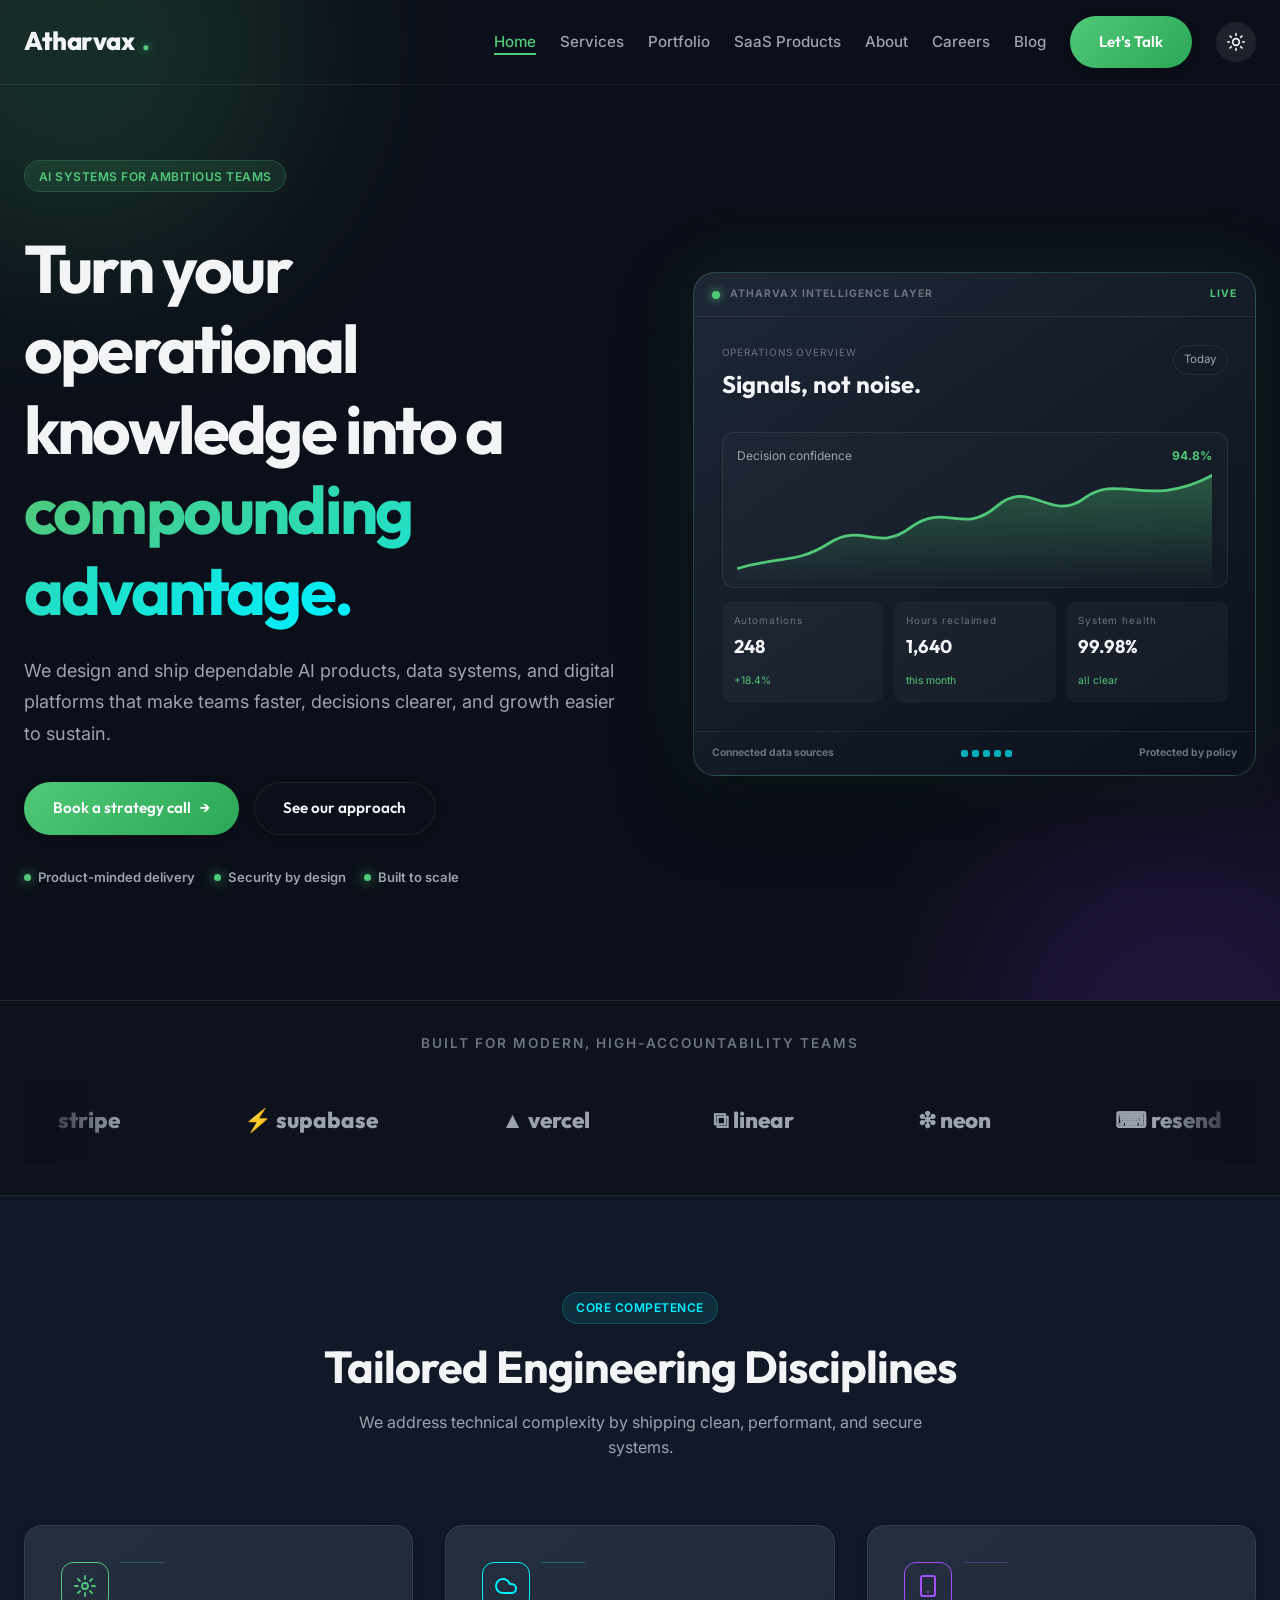
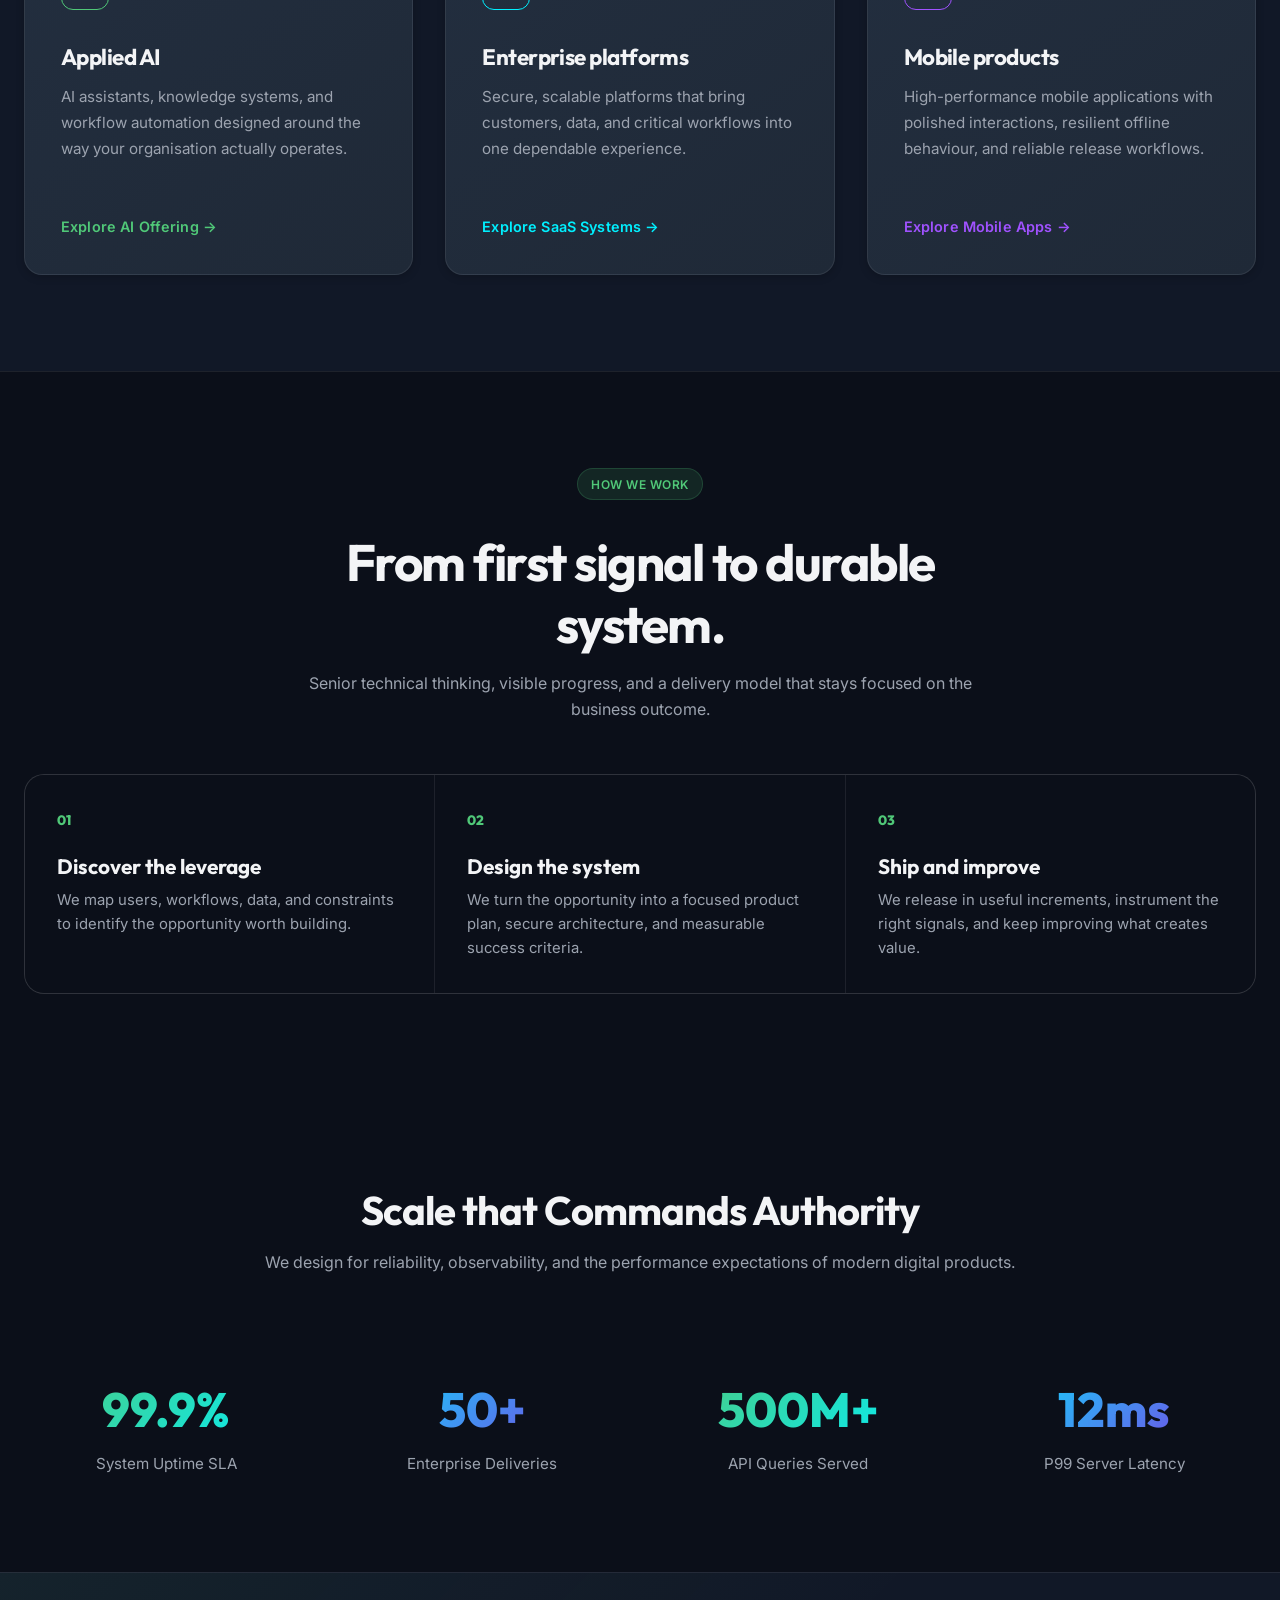
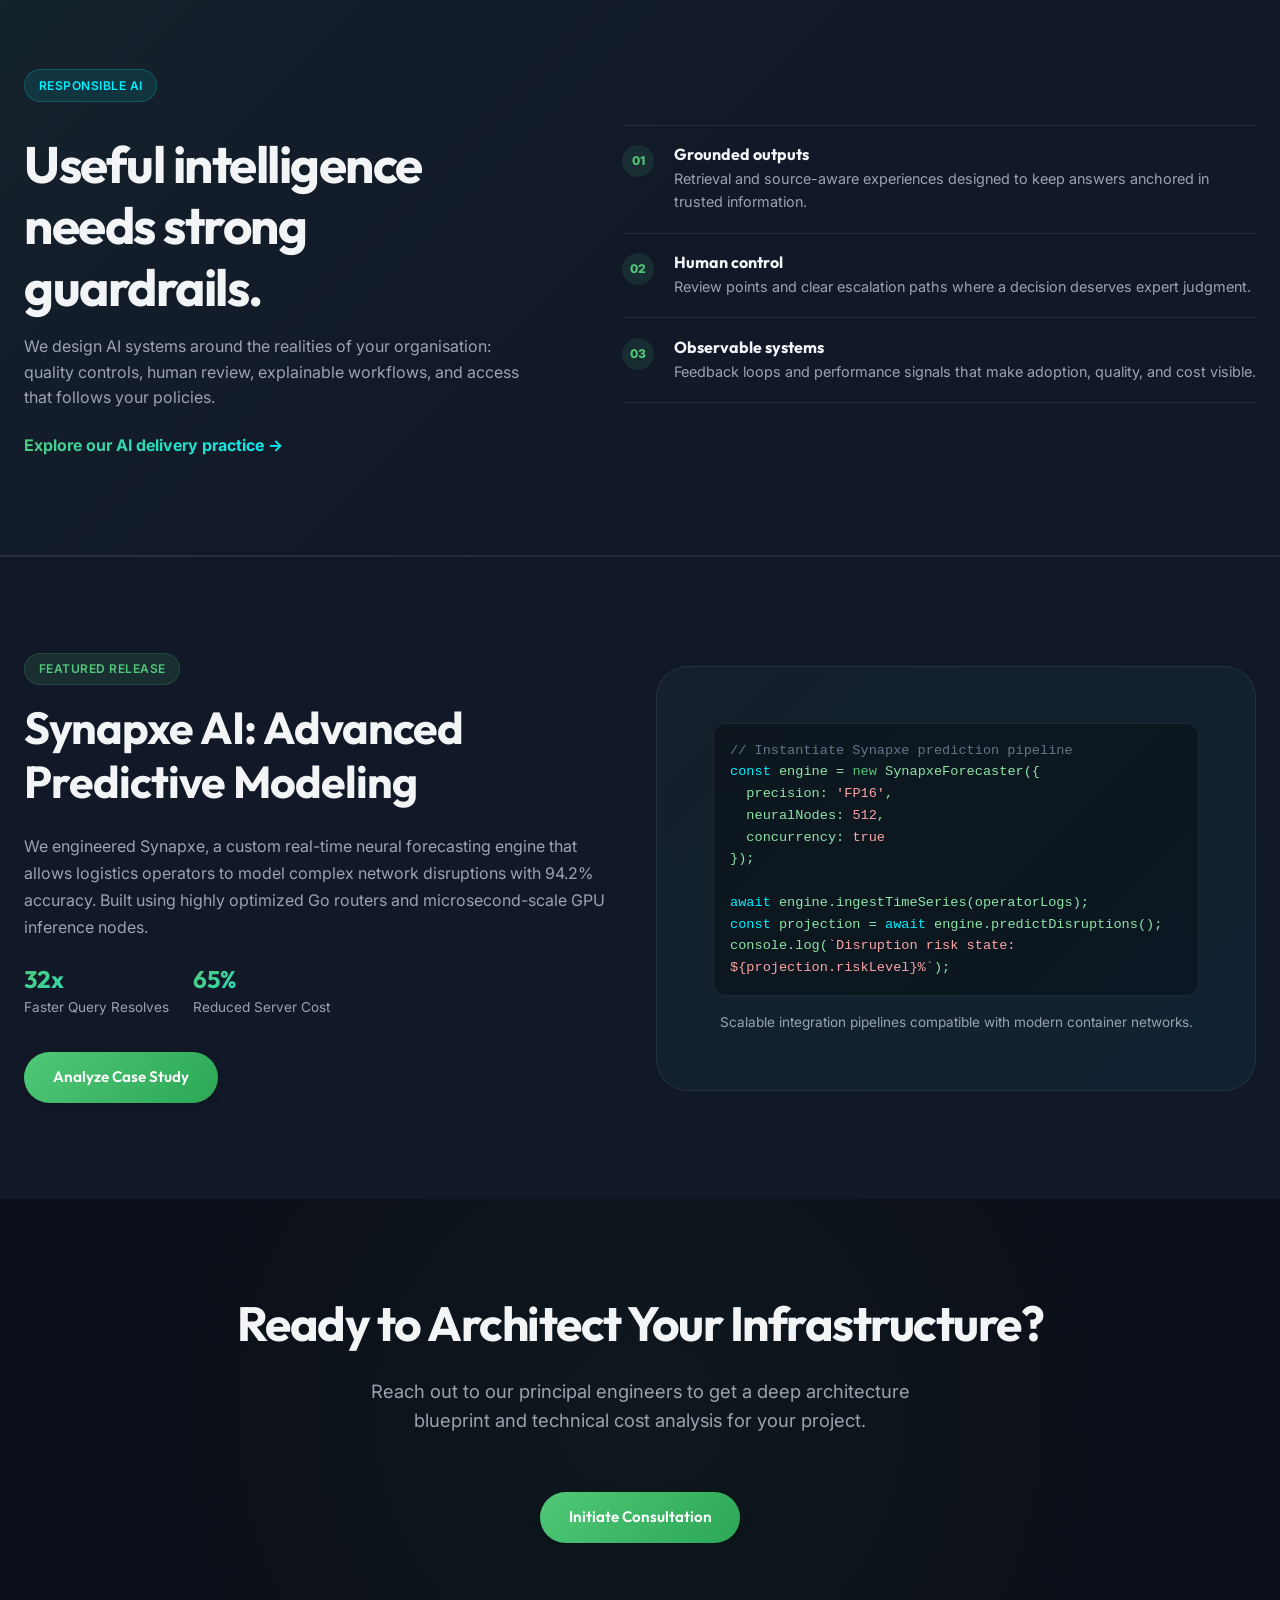
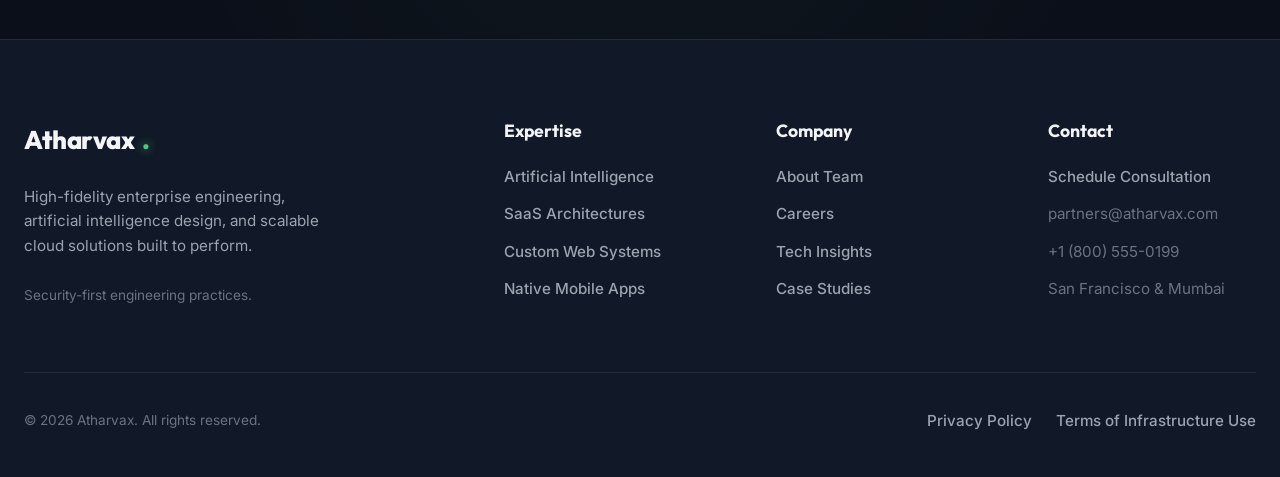
==== commit 01672deb: "Add files via upload" ====
--- a/index.html
+++ b/index.html
@@ -1,284 +1,309 @@
-<!DOCTYPE html>
-<html lang="en">
-<head>
-    <meta charset="UTF-8">
-    <meta name="viewport" content="width=device-width, initial-scale=1.0">
-    <title>Atharvax | Premium AI & Enterprise Software Solutions</title>
-    <meta name="description" content="Atharvax is a high-end software agency designing custom AI systems, enterprise SaaS infrastructures, native mobile applications, and custom web engineering.">
-    <meta name="theme-color" content="#50C878">
-    <link rel="stylesheet" href="/css/variables.css">
-    <link rel="stylesheet" href="/css/main.css">
-    <link rel="manifest" href="/manifest.json">
-</head>
-<body>
-    <div class="main-wrapper">
-        <!-- Navigation -->
-        <nav class="navbar scrolled" id="navbar">
-            <div class="container nav-container">
-                <a href="/" class="logo">
-                    Atharvax<span class="logo-dot">.</span>
-                </a>
-                <ul class="nav-links">
-                    <li><a href="/" class="nav-item active">Home</a></li>
-                    <li><a href="/services" class="nav-item">Services</a></li>
-                    <li><a href="/portfolio" class="nav-item">Portfolio</a></li>
-                    <li><a href="/products" class="nav-item">SaaS Products</a></li>
-                    <li><a href="/about" class="nav-item">About</a></li>
-                    <li><a href="/careers" class="nav-item">Careers</a></li>
-                    <li><a href="/blog" class="nav-item">Blog</a></li>
-                    <li><a href="/contact" class="btn btn-primary">Let's Talk</a></li>
-                </ul>
-            </div>
-        </nav>
-
-        <!-- Main Content -->
-        <main class="main-content">
-            <!-- Hero Section -->
-            <section class="section" style="padding-top: 5rem;">
-                <div class="container text-center animate-fade-in">
-                    <span class="badge badge-primary">Next-Gen Software Agency</span>
-                    <h1 style="font-size: 4rem; font-weight: 800; line-height: 1.1; margin-bottom: 1.5rem; letter-spacing: -1.5px;">
-                        Transforming Ideas into <br>
-                        <span class="text-gradient">Intelligent Digital Realities</span>
-                    </h1>
-                    <p style="font-size: 1.25rem; color: var(--color-text-muted); max-width: 750px; margin: 0 auto 2.5rem; line-height: 1.7;">
-                        Atharvax engineers bulletproof enterprise architectures, custom machine learning systems, high-growth SaaS products, and premium mobile applications.
-                    </p>
-                    <div style="display: flex; gap: 1.2rem; justify-content: center; flex-wrap: wrap;">
-                        <a href="/contact" class="btn btn-primary">Schedule Consult</a>
-                        <a href="/services" class="btn btn-outline">Explore Our Tech Stack</a>
+<!DOCTYPE html>
+<html lang="en">
+<head>
+    <meta charset="UTF-8">
+    <meta name="viewport" content="width=device-width, initial-scale=1.0">
+    <title>Atharvax | Premium AI & Enterprise Software Solutions</title>
+    <meta name="description" content="Atharvax is a high-end software agency designing custom AI systems, enterprise SaaS infrastructures, native mobile applications, and custom web engineering.">
+    <meta name="theme-color" content="#50C878">
+    <link rel="stylesheet" href="/css/variables.css">
+    <link rel="stylesheet" href="/css/main.css">
+    <link rel="manifest" href="/manifest.json">
+    
+    <!-- iOS PWA Support -->
+    <meta name="apple-mobile-web-app-capable" content="yes">
+    <meta name="apple-mobile-web-app-status-bar-style" content="default">
+    <meta name="apple-mobile-web-app-title" content="Atharvax">
+    <link rel="apple-touch-icon" href="/assets/icon-192.png">
+</head>
+<body>
+    <div class="main-wrapper">
+        <!-- Navigation -->
+        <nav class="navbar scrolled" id="navbar">
+            <div class="container nav-container">
+                <a href="/" class="logo">
+                    Atharvax<span class="logo-dot">.</span>
+                </a>
+                <ul class="nav-links">
+                    <li><a href="/" class="nav-item active">Home</a></li>
+                    <li><a href="/services" class="nav-item">Services</a></li>
+                    <li><a href="/portfolio" class="nav-item">Portfolio</a></li>
+                    <li><a href="/products" class="nav-item">SaaS Products</a></li>
+                    <li><a href="/about" class="nav-item">About</a></li>
+                    <li><a href="/careers" class="nav-item">Careers</a></li>
+                    <li><a href="/blog" class="nav-item">Blog</a></li>
+                    <li><a href="/contact" class="btn btn-primary">Let's Talk</a></li>
+                </ul>
+            </div>
+        </nav>
+
+        <!-- Main Content -->
+        <main class="main-content">
+            <!-- Hero Section -->
+            <section class="section hero-section">
+                <div class="hero-orb hero-orb-one"></div><div class="hero-orb hero-orb-two"></div>
+                <div class="container hero-layout animate-fade-in">
+                    <div class="hero-copy">
+                        <span class="badge badge-primary">AI systems for ambitious teams</span>
+                        <h1>Turn your operational knowledge into a <span class="text-gradient">compounding advantage.</span></h1>
+                        <p>We design and ship dependable AI products, data systems, and digital platforms that make teams faster, decisions clearer, and growth easier to sustain.</p>
+                        <div class="hero-actions"><a href="/contact" class="btn btn-primary">Book a strategy call <span aria-hidden="true">→</span></a><a href="/portfolio" class="btn btn-outline">See our approach</a></div>
+                        <div class="hero-proof"><span><i></i> Product-minded delivery</span><span><i></i> Security by design</span><span><i></i> Built to scale</span></div>
+                    </div>
+                    <div class="hero-console" aria-label="Illustration of an AI operations console">
+                        <div class="console-top"><span class="console-pulse"></span><span>ATHARVAX INTELLIGENCE LAYER</span><span class="console-live">LIVE</span></div>
+                        <div class="console-main"><div class="console-title-row"><div><small>OPERATIONS OVERVIEW</small><strong>Signals, not noise.</strong></div><span class="console-date">Today</span></div><div class="signal-chart"><div class="chart-label">Decision confidence <b>94.8%</b></div><svg viewBox="0 0 520 130" role="img" aria-label="Rising analytics chart"><defs><linearGradient id="area" x1="0" x2="0" y1="0" y2="1"><stop stop-color="#50C878" stop-opacity=".35"/><stop offset="1" stop-color="#50C878" stop-opacity="0"/></linearGradient></defs><path d="M0 110 C48 96 65 105 101 82 S153 93 190 65 S247 74 284 42 S343 61 380 33 S449 46 520 8 V130 H0Z" fill="url(#area)"/><path d="M0 110 C48 96 65 105 101 82 S153 93 190 65 S247 74 284 42 S343 61 380 33 S449 46 520 8" fill="none" stroke="#50C878" stroke-width="3"/></svg></div><div class="console-cards"><div><small>Automations</small><b>248</b><em>+18.4%</em></div><div><small>Hours reclaimed</small><b>1,640</b><em>this month</em></div><div><small>System health</small><b>99.98%</b><em>all clear</em></div></div></div>
+                        <div class="console-footer"><span>Connected data sources</span><div><b></b><b></b><b></b><b></b><b></b></div><span>Protected by policy</span></div>
                     </div>
                 </div>
             </section>
-
-            <!-- Client Logos Marquee -->
-            <section style="padding: 2rem 0; border-top: 1px solid var(--color-border); border-bottom: 1px solid var(--color-border); background: rgba(255,255,255,0.01);">
+
+            <!-- Client Logos Marquee -->
+            <section style="padding: 2rem 0; border-top: 1px solid var(--color-border); border-bottom: 1px solid var(--color-border); background: rgba(255,255,255,0.01);">
+                <div class="container">
+                    <p class="text-center" style="font-size: 0.85rem; font-weight: 600; text-transform: uppercase; color: var(--color-text-light); letter-spacing: 2px; margin-bottom: 1.5rem;">
+                        BUILT FOR MODERN, HIGH-ACCOUNTABILITY TEAMS
+                    </p>
+                    <div class="marquee-container">
+                        <div class="marquee-content">
+                            <!-- SVGs for modern-looking mock companies -->
+                            <!-- Stripe style -->
+                            <span style="font-family: var(--font-heading); font-weight: 800; font-size: 1.4rem; color: var(--color-text-muted);">stripe</span>
+                            <!-- Supabase style -->
+                            <span style="font-family: var(--font-heading); font-weight: 800; font-size: 1.4rem; color: var(--color-text-muted);">⚡ supabase</span>
+                            <!-- Vercel style -->
+                            <span style="font-family: var(--font-heading); font-weight: 800; font-size: 1.4rem; color: var(--color-text-muted);">▲ vercel</span>
+                            <!-- Linear style -->
+                            <span style="font-family: var(--font-heading); font-weight: 800; font-size: 1.4rem; color: var(--color-text-muted);">⧉ linear</span>
+                            <!-- Neon style -->
+                            <span style="font-family: var(--font-heading); font-weight: 800; font-size: 1.4rem; color: var(--color-text-muted);">❇ neon</span>
+                            <!-- Resend style -->
+                            <span style="font-family: var(--font-heading); font-weight: 800; font-size: 1.4rem; color: var(--color-text-muted);">⌨ resend</span>
+                        </div>
+                        <div class="marquee-content" aria-hidden="true">
+                            <span style="font-family: var(--font-heading); font-weight: 800; font-size: 1.4rem; color: var(--color-text-muted);">stripe</span>
+                            <span style="font-family: var(--font-heading); font-weight: 800; font-size: 1.4rem; color: var(--color-text-muted);">⚡ supabase</span>
+                            <span style="font-family: var(--font-heading); font-weight: 800; font-size: 1.4rem; color: var(--color-text-muted);">▲ vercel</span>
+                            <span style="font-family: var(--font-heading); font-weight: 800; font-size: 1.4rem; color: var(--color-text-muted);">⧉ linear</span>
+                            <span style="font-family: var(--font-heading); font-weight: 800; font-size: 1.4rem; color: var(--color-text-muted);">❇ neon</span>
+                            <span style="font-family: var(--font-heading); font-weight: 800; font-size: 1.4rem; color: var(--color-text-muted);">⌨ resend</span>
+                        </div>
+                    </div>
+                </div>
+            </section>
+
+            <!-- Services Overview -->
+            <section class="section bg-alt">
+                <div class="container">
+                    <div class="text-center" style="margin-bottom: 4rem;">
+                        <span class="badge badge-secondary">Core Competence</span>
+                        <h2 style="font-size: 2.8rem; letter-spacing: -1px;">Tailored Engineering Disciplines</h2>
+                        <p style="color: var(--color-text-muted); max-width: 600px; margin: 1rem auto 0;">
+                            We address technical complexity by shipping clean, performant, and secure systems.
+                        </p>
+                    </div>
+                    
+                    <div class="grid-3">
+                        <!-- AI Card -->
+                        <div class="glass-card service-card">
+                            <div style="width: 50px; height: 50px; background: var(--color-primary-alpha); border-radius: 12px; display: flex; align-items: center; justify-content: center; margin-bottom: 1.5rem; color: var(--color-primary);">
+                                <svg xmlns="http://www.w3.org/2000/svg" width="24" height="24" viewBox="0 0 24 24" fill="none" stroke="currentColor" stroke-width="1.8" stroke-linecap="round" stroke-linejoin="round"><circle cx="12" cy="12" r="3"/><path d="M12 2v3M12 19v3M2 12h3M19 12h3M4.9 4.9 7 7M17 17l2.1 2.1M19.1 4.9 17 7M7 17l-2.1 2.1"/></svg>
+                            </div>
+                            <h3 style="font-size: 1.4rem; margin-bottom: 0.8rem;">Applied AI</h3>
+                            <p style="color: var(--color-text-muted); font-size: 0.95rem; margin-bottom: 1.5rem;">
+                                AI assistants, knowledge systems, and workflow automation designed around the way your organisation actually operates.
+                            </p>
+                            <a href="/services/ai" class="text-gradient" style="font-weight: 600; display: inline-flex; align-items: center; gap: 0.3rem;">
+                                Explore AI Offering →
+                            </a>
+                        </div>
+
+                        <!-- SaaS Card -->
+                        <div class="glass-card service-card">
+                            <div style="width: 50px; height: 50px; background: var(--color-secondary-alpha); border-radius: 12px; display: flex; align-items: center; justify-content: center; margin-bottom: 1.5rem; color: var(--color-secondary);">
+                                <svg xmlns="http://www.w3.org/2000/svg" width="24" height="24" viewBox="0 0 24 24" fill="none" stroke="currentColor" stroke-width="2" stroke-linecap="round" stroke-linejoin="round"><path d="M17.5 19H9a7 7 0 1 1 6.71-9h1.79a4.5 4.5 0 1 1 0 9Z"/></svg>
+                            </div>
+                            <h3 style="font-size: 1.4rem; margin-bottom: 0.8rem;">Enterprise platforms</h3>
+                            <p style="color: var(--color-text-muted); font-size: 0.95rem; margin-bottom: 1.5rem;">
+                                Secure, scalable platforms that bring customers, data, and critical workflows into one dependable experience.
+                            </p>
+                            <a href="/services/saas" class="text-gradient" style="font-weight: 600; display: inline-flex; align-items: center; gap: 0.3rem;">
+                                Explore SaaS Systems →
+                            </a>
+                        </div>
+
+                        <!-- Mobile Card -->
+                        <div class="glass-card service-card">
+                            <div style="width: 50px; height: 50px; background: rgba(138, 43, 226, 0.12); border-radius: 12px; display: flex; align-items: center; justify-content: center; margin-bottom: 1.5rem; color: var(--color-accent-light);">
+                                <svg xmlns="http://www.w3.org/2000/svg" width="24" height="24" viewBox="0 0 24 24" fill="none" stroke="currentColor" stroke-width="2" stroke-linecap="round" stroke-linejoin="round"><rect width="14" height="20" x="5" y="2" rx="2" ry="2"/><path d="M12 18h.01"/></svg>
+                            </div>
+                            <h3 style="font-size: 1.4rem; margin-bottom: 0.8rem;">Mobile products</h3>
+                            <p style="color: var(--color-text-muted); font-size: 0.95rem; margin-bottom: 1.5rem;">
+                                High-performance mobile applications with polished interactions, resilient offline behaviour, and reliable release workflows.
+                            </p>
+                            <a href="/services/mobile" class="text-gradient" style="font-weight: 600; display: inline-flex; align-items: center; gap: 0.3rem;">
+                                Explore Mobile Apps →
+                            </a>
+                        </div>
+                    </div>
+                </div>
+            </section>
+
+            <section class="section delivery-section">
                 <div class="container">
-                    <p class="text-center" style="font-size: 0.85rem; font-weight: 600; text-transform: uppercase; color: var(--color-text-light); letter-spacing: 2px; margin-bottom: 1.5rem;">
-                        ENGINEERING PIPELINES FOR TOP TEAMS WORLDWIDE
-                    </p>
-                    <div class="marquee-container">
-                        <div class="marquee-content">
-                            <!-- SVGs for modern-looking mock companies -->
-                            <!-- Stripe style -->
-                            <span style="font-family: var(--font-heading); font-weight: 800; font-size: 1.4rem; color: var(--color-text-muted);">stripe</span>
-                            <!-- Supabase style -->
-                            <span style="font-family: var(--font-heading); font-weight: 800; font-size: 1.4rem; color: var(--color-text-muted);">⚡ supabase</span>
-                            <!-- Vercel style -->
-                            <span style="font-family: var(--font-heading); font-weight: 800; font-size: 1.4rem; color: var(--color-text-muted);">▲ vercel</span>
-                            <!-- Linear style -->
-                            <span style="font-family: var(--font-heading); font-weight: 800; font-size: 1.4rem; color: var(--color-text-muted);">⧉ linear</span>
-                            <!-- Neon style -->
-                            <span style="font-family: var(--font-heading); font-weight: 800; font-size: 1.4rem; color: var(--color-text-muted);">❇ neon</span>
-                            <!-- Resend style -->
-                            <span style="font-family: var(--font-heading); font-weight: 800; font-size: 1.4rem; color: var(--color-text-muted);">⌨ resend</span>
-                        </div>
-                        <div class="marquee-content" aria-hidden="true">
-                            <span style="font-family: var(--font-heading); font-weight: 800; font-size: 1.4rem; color: var(--color-text-muted);">stripe</span>
-                            <span style="font-family: var(--font-heading); font-weight: 800; font-size: 1.4rem; color: var(--color-text-muted);">⚡ supabase</span>
-                            <span style="font-family: var(--font-heading); font-weight: 800; font-size: 1.4rem; color: var(--color-text-muted);">▲ vercel</span>
-                            <span style="font-family: var(--font-heading); font-weight: 800; font-size: 1.4rem; color: var(--color-text-muted);">⧉ linear</span>
-                            <span style="font-family: var(--font-heading); font-weight: 800; font-size: 1.4rem; color: var(--color-text-muted);">❇ neon</span>
-                            <span style="font-family: var(--font-heading); font-weight: 800; font-size: 1.4rem; color: var(--color-text-muted);">⌨ resend</span>
-                        </div>
-                    </div>
-                </div>
-            </section>
-
-            <!-- Services Overview -->
-            <section class="section bg-alt">
-                <div class="container">
-                    <div class="text-center" style="margin-bottom: 4rem;">
-                        <span class="badge badge-secondary">Core Competence</span>
-                        <h2 style="font-size: 2.8rem; letter-spacing: -1px;">Tailored Engineering Disciplines</h2>
-                        <p style="color: var(--color-text-muted); max-width: 600px; margin: 1rem auto 0;">
-                            We address technical complexity by shipping clean, performant, and secure systems.
-                        </p>
-                    </div>
-                    
-                    <div class="grid-3">
-                        <!-- AI Card -->
-                        <div class="glass-card">
-                            <div style="width: 50px; height: 50px; background: var(--color-primary-alpha); border-radius: 12px; display: flex; align-items: center; justify-content: center; margin-bottom: 1.5rem; color: var(--color-primary);">
-                                <svg xmlns="http://www.w3.org/2000/svg" width="24" height="24" viewBox="0 0 24 24" fill="none" stroke="currentColor" stroke-width="2" stroke-linecap="round" stroke-linejoin="round"><path d="M12 2v20M17 5H9.5a3.5 3.5 0 0 0 0 7h5a3.5 3.5 0 0 1 0 7H6"/></svg>
-                            </div>
-                            <h3 style="font-size: 1.4rem; margin-bottom: 0.8rem;">Artificial Intelligence</h3>
-                            <p style="color: var(--color-text-muted); font-size: 0.95rem; margin-bottom: 1.5rem;">
-                                Fine-tune LLMs, design prompt workflows, vector semantic search pipelines, and automated intelligence layers to scale business output.
-                            </p>
-                            <a href="/services/ai" class="text-gradient" style="font-weight: 600; display: inline-flex; align-items: center; gap: 0.3rem;">
-                                Explore AI Offering →
-                            </a>
-                        </div>
-
-                        <!-- SaaS Card -->
-                        <div class="glass-card">
-                            <div style="width: 50px; height: 50px; background: var(--color-secondary-alpha); border-radius: 12px; display: flex; align-items: center; justify-content: center; margin-bottom: 1.5rem; color: var(--color-secondary);">
-                                <svg xmlns="http://www.w3.org/2000/svg" width="24" height="24" viewBox="0 0 24 24" fill="none" stroke="currentColor" stroke-width="2" stroke-linecap="round" stroke-linejoin="round"><path d="M17.5 19H9a7 7 0 1 1 6.71-9h1.79a4.5 4.5 0 1 1 0 9Z"/></svg>
-                            </div>
-                            <h3 style="font-size: 1.4rem; margin-bottom: 0.8rem;">Enterprise SaaS</h3>
-                            <p style="color: var(--color-text-muted); font-size: 0.95rem; margin-bottom: 1.5rem;">
-                                Highly secure, multi-tenant databases, Stripe/Paddle subscription architectures, role permission graphs, and high-performance serverless scale.
-                            </p>
-                            <a href="/services/saas" class="text-gradient" style="font-weight: 600; display: inline-flex; align-items: center; gap: 0.3rem;">
-                                Explore SaaS Systems →
-                            </a>
-                        </div>
-
-                        <!-- Mobile Card -->
-                        <div class="glass-card">
-                            <div style="width: 50px; height: 50px; background: rgba(138, 43, 226, 0.12); border-radius: 12px; display: flex; align-items: center; justify-content: center; margin-bottom: 1.5rem; color: var(--color-accent-light);">
-                                <svg xmlns="http://www.w3.org/2000/svg" width="24" height="24" viewBox="0 0 24 24" fill="none" stroke="currentColor" stroke-width="2" stroke-linecap="round" stroke-linejoin="round"><rect width="14" height="20" x="5" y="2" rx="2" ry="2"/><path d="M12 18h.01"/></svg>
-                            </div>
-                            <h3 style="font-size: 1.4rem; margin-bottom: 0.8rem;">Mobile Engineering</h3>
-                            <p style="color: var(--color-text-muted); font-size: 0.95rem; margin-bottom: 1.5rem;">
-                                High-performance native Android (Kotlin) & cross-platform Flutter/React Native solutions built with offline caching and dynamic push systems.
-                            </p>
-                            <a href="/services/mobile" class="text-gradient" style="font-weight: 600; display: inline-flex; align-items: center; gap: 0.3rem;">
-                                Explore Mobile Apps →
-                            </a>
-                        </div>
+                    <div class="section-intro"><span class="badge badge-primary">How we work</span><h2>From first signal to durable system.</h2><p>Senior technical thinking, visible progress, and a delivery model that stays focused on the business outcome.</p></div>
+                    <div class="delivery-steps">
+                        <article><span>01</span><h3>Discover the leverage</h3><p>We map users, workflows, data, and constraints to identify the opportunity worth building.</p></article>
+                        <article><span>02</span><h3>Design the system</h3><p>We turn the opportunity into a focused product plan, secure architecture, and measurable success criteria.</p></article>
+                        <article><span>03</span><h3>Ship and improve</h3><p>We release in useful increments, instrument the right signals, and keep improving what creates value.</p></article>
                     </div>
                 </div>
             </section>
 
             <!-- Metrics and Scale Section -->
-            <section class="section">
-                <div class="container">
-                    <div style="max-width: 800px; margin: 0 auto; text-align: center; margin-bottom: 3rem;">
-                        <h2 style="font-size: 2.5rem; letter-spacing: -1px;">Scale that Commands Authority</h2>
-                        <p style="color: var(--color-text-muted); margin-top: 1rem;">
-                            We build software meant to last under heavy enterprise request loads, secured by architectural standards.
-                        </p>
-                    </div>
+            <section class="section">
+                <div class="container">
+                    <div style="max-width: 800px; margin: 0 auto; text-align: center; margin-bottom: 3rem;">
+                        <h2 style="font-size: 2.5rem; letter-spacing: -1px;">Scale that Commands Authority</h2>
+                        <p style="color: var(--color-text-muted); margin-top: 1rem;">
+                            We design for reliability, observability, and the performance expectations of modern digital products.
+                        </p>
+                    </div>
+
+                    <div class="stats-grid">
+                        <div>
+                            <div class="stat-number text-gradient">99.9%</div>
+                            <div class="stat-label">System Uptime SLA</div>
+                        </div>
+                        <div>
+                            <div class="stat-number text-gradient-purple">50+</div>
+                            <div class="stat-label">Enterprise Deliveries</div>
+                        </div>
+                        <div>
+                            <div class="stat-number text-gradient">500M+</div>
+                            <div class="stat-label">API Queries Served</div>
+                        </div>
+                        <div>
+                            <div class="stat-number text-gradient-purple">12ms</div>
+                            <div class="stat-label">P99 Server Latency</div>
+                        </div>
+                    </div>
+                </div>
+            </section>
 
-                    <div class="stats-grid">
-                        <div>
-                            <div class="stat-number text-gradient">99.9%</div>
-                            <div class="stat-label">System Uptime SLA</div>
-                        </div>
-                        <div>
-                            <div class="stat-number text-gradient-purple">50+</div>
-                            <div class="stat-label">Enterprise Deliveries</div>
-                        </div>
-                        <div>
-                            <div class="stat-number text-gradient">500M+</div>
-                            <div class="stat-label">API Queries Served</div>
-                        </div>
-                        <div>
-                            <div class="stat-number text-gradient-purple">12ms</div>
-                            <div class="stat-label">P99 Server Latency</div>
-                        </div>
-                    </div>
+            <section class="section trust-section">
+                <div class="container trust-layout">
+                    <div><span class="badge badge-secondary">Responsible AI</span><h2>Useful intelligence needs strong guardrails.</h2><p>We design AI systems around the realities of your organisation: quality controls, human review, explainable workflows, and access that follows your policies.</p><a href="/services/ai" class="text-gradient trust-link">Explore our AI delivery practice →</a></div>
+                    <div class="assurance-list"><div><span>01</span><div><h3>Grounded outputs</h3><p>Retrieval and source-aware experiences designed to keep answers anchored in trusted information.</p></div></div><div><span>02</span><div><h3>Human control</h3><p>Review points and clear escalation paths where a decision deserves expert judgment.</p></div></div><div><span>03</span><div><h3>Observable systems</h3><p>Feedback loops and performance signals that make adoption, quality, and cost visible.</p></div></div></div>
                 </div>
             </section>
-
-            <!-- Highlight case study CTA -->
-            <section class="section bg-alt" style="border-top: 1px solid var(--color-border);">
-                <div class="container">
-                    <div class="grid-2" style="align-items: center;">
-                        <div>
-                            <span class="badge badge-primary">Featured Release</span>
-                            <h2 style="font-size: 2.8rem; margin-bottom: 1.5rem; letter-spacing: -1px;">Synapxe AI: Advanced Predictive Modeling</h2>
-                            <p style="color: var(--color-text-muted); margin-bottom: 1.5rem; line-height: 1.7;">
-                                We engineered Synapxe, a custom real-time neural forecasting engine that allows logistics operators to model complex network disruptions with 94.2% accuracy. Built using highly optimized Go routers and microsecond-scale GPU inference nodes.
-                            </p>
-                            <div style="display: flex; gap: 1.5rem; margin-bottom: 2rem;">
-                                <div>
-                                    <h4 style="font-size: 1.5rem; margin-bottom: 0px;" class="text-gradient">32x</h4>
-                                    <span style="font-size: 0.85rem; color: var(--color-text-muted);">Faster Query Resolves</span>
-                                </div>
-                                <div>
-                                    <h4 style="font-size: 1.5rem; margin-bottom: 0px;" class="text-gradient">65%</h4>
-                                    <span style="font-size: 0.85rem; color: var(--color-text-muted);">Reduced Server Cost</span>
-                                </div>
-                            </div>
-                            <a href="/portfolio" class="btn btn-primary">Analyze Case Study</a>
-                        </div>
-                        <div style="background: linear-gradient(135deg, rgba(80, 200, 120, 0.05), rgba(0, 240, 255, 0.05)); border: 1px solid var(--color-border); border-radius: var(--radius-xl); padding: var(--space-2xl); display: flex; flex-direction: column; gap: var(--space-md);">
-                            <div style="font-family: monospace; font-size: 0.85rem; background: rgba(0,0,0,0.3); border-radius: var(--radius-md); padding: var(--space-md); border: 1px solid var(--color-border); color: #8de5a6; overflow-x: auto;">
-                                <span style="color: #64748b;">// Instantiate Synapxe prediction pipeline</span><br>
-                                <span style="color: var(--color-secondary);">const</span> engine = <span style="color: var(--color-primary);">new</span> SynapxeForecaster({<br>
-                                &nbsp;&nbsp;precision: <span style="color: #fca5a5;">'FP16'</span>,<br>
-                                &nbsp;&nbsp;neuralNodes: <span style="color: #fca5a5;">512</span>,<br>
-                                &nbsp;&nbsp;concurrency: <span style="color: #fca5a5;">true</span><br>
-                                });<br><br>
-                                <span style="color: var(--color-secondary);">await</span> engine.ingestTimeSeries(operatorLogs);<br>
-                                <span style="color: var(--color-secondary);">const</span> projection = <span style="color: var(--color-secondary);">await</span> engine.predictDisruptions();<br>
-                                console.log(<span style="color: #fca5a5;">`Disruption risk state: ${projection.riskLevel}%`</span>);
-                            </div>
-                            <p style="font-size: 0.85rem; color: var(--color-text-muted); text-align: center;">
-                                Scalable integration pipelines compatible with modern container networks.
-                            </p>
-                        </div>
-                    </div>
-                </div>
-            </section>
-
-            <!-- Bottom CTA Section -->
-            <section class="section" style="background: radial-gradient(circle at center, rgba(80, 200, 120, 0.05) 0%, transparent 70%);">
-                <div class="container text-center">
-                    <h2 style="font-size: 3rem; letter-spacing: -1.5px; margin-bottom: 1.5rem;">Ready to Architect Your Infrastructure?</h2>
-                    <p style="color: var(--color-text-muted); max-width: 600px; margin: 0 auto var(--space-2xl); font-size: 1.15rem;">
-                        Reach out to our principal engineers to get a deep architecture blueprint and technical cost analysis for your project.
-                    </p>
-                    <a href="/contact" class="btn btn-primary btn-lg">Initiate Consultation</a>
-                </div>
-            </section>
-        </main>
-
-        <!-- Footer -->
-        <footer style="background: var(--color-bg-alt); padding: 5rem 0 2.5rem; border-top: 1px solid var(--color-border);">
-            <div class="container">
-                <div style="display: grid; grid-template-columns: 2fr repeat(3, 1fr); gap: 4rem; margin-bottom: 4rem;">
-                    <div style="max-width: 320px;">
-                        <a href="/" class="logo" style="margin-bottom: 1.5rem;">Atharvax<span class="logo-dot">.</span></a>
-                        <p style="color: var(--color-text-muted); font-size: 0.95rem; margin-bottom: 1.5rem;">
-                            High-fidelity enterprise engineering, artificial intelligence design, and scalable cloud solutions built to perform.
-                        </p>
-                        <span style="font-size: 0.85rem; color: var(--color-text-light);">ISO 27001 Certified Security Practices.</span>
-                    </div>
-                    <div>
-                        <h4 style="margin-bottom: 1.5rem; font-size: 1.1rem;">Expertise</h4>
-                        <ul style="display: flex; flex-direction: column; gap: 0.8rem; color: var(--color-text-muted); font-size: 0.95rem;">
-                            <li><a href="/services/ai" class="nav-item">Artificial Intelligence</a></li>
-                            <li><a href="/services/saas" class="nav-item">SaaS Architectures</a></li>
-                            <li><a href="/services/web" class="nav-item">Custom Web Systems</a></li>
-                            <li><a href="/services/mobile" class="nav-item">Native Mobile Apps</a></li>
-                        </ul>
-                    </div>
-                    <div>
-                        <h4 style="margin-bottom: 1.5rem; font-size: 1.1rem;">Company</h4>
-                        <ul style="display: flex; flex-direction: column; gap: 0.8rem; color: var(--color-text-muted); font-size: 0.95rem;">
-                            <li><a href="/about" class="nav-item">About Team</a></li>
-                            <li><a href="/careers" class="nav-item">Careers</a></li>
-                            <li><a href="/blog" class="nav-item">Tech Insights</a></li>
-                            <li><a href="/portfolio" class="nav-item">Case Studies</a></li>
-                        </ul>
-                    </div>
-                    <div>
-                        <h4 style="margin-bottom: 1.5rem; font-size: 1.1rem;">Contact</h4>
-                        <ul style="display: flex; flex-direction: column; gap: 0.8rem; color: var(--color-text-muted); font-size: 0.95rem;">
-                            <li><a href="/contact" class="nav-item">Schedule Consultation</a></li>
-                            <li><span style="color: var(--color-text-light);">partners@atharvax.com</span></li>
-                            <li><span style="color: var(--color-text-light);">+1 (800) 555-0199</span></li>
-                            <li><span style="color: var(--color-text-light);">San Francisco & Mumbai</span></li>
-                        </ul>
-                    </div>
-                </div>
-                
-                <div style="display: flex; justify-content: space-between; align-items: center; border-top: 1px solid var(--color-border); padding-top: 2rem; color: var(--color-text-light); font-size: 0.85rem; flex-wrap: wrap; gap: var(--space-md);">
-                    <div>
-                        &copy; 2026 Atharvax. All rights reserved.
-                    </div>
-                    <div style="display: flex; gap: var(--space-lg);">
-                        <a href="/privacy" class="nav-item">Privacy Policy</a>
-                        <a href="/terms" class="nav-item">Terms of Infrastructure Use</a>
-                    </div>
-                </div>
-            </div>
-        </footer>
-    </div>
-    <script src="/js/app.js"></script>
-</body>
-</html>
+
+            <!-- Highlight case study CTA -->
+            <section class="section bg-alt" style="border-top: 1px solid var(--color-border);">
+                <div class="container">
+                    <div class="grid-2" style="align-items: center;">
+                        <div>
+                            <span class="badge badge-primary">Featured Release</span>
+                            <h2 style="font-size: 2.8rem; margin-bottom: 1.5rem; letter-spacing: -1px;">Synapxe AI: Advanced Predictive Modeling</h2>
+                            <p style="color: var(--color-text-muted); margin-bottom: 1.5rem; line-height: 1.7;">
+                                We engineered Synapxe, a custom real-time neural forecasting engine that allows logistics operators to model complex network disruptions with 94.2% accuracy. Built using highly optimized Go routers and microsecond-scale GPU inference nodes.
+                            </p>
+                            <div style="display: flex; gap: 1.5rem; margin-bottom: 2rem;">
+                                <div>
+                                    <h4 style="font-size: 1.5rem; margin-bottom: 0px;" class="text-gradient">32x</h4>
+                                    <span style="font-size: 0.85rem; color: var(--color-text-muted);">Faster Query Resolves</span>
+                                </div>
+                                <div>
+                                    <h4 style="font-size: 1.5rem; margin-bottom: 0px;" class="text-gradient">65%</h4>
+                                    <span style="font-size: 0.85rem; color: var(--color-text-muted);">Reduced Server Cost</span>
+                                </div>
+                            </div>
+                            <a href="/portfolio" class="btn btn-primary">Analyze Case Study</a>
+                        </div>
+                        <div style="background: linear-gradient(135deg, rgba(80, 200, 120, 0.05), rgba(0, 240, 255, 0.05)); border: 1px solid var(--color-border); border-radius: var(--radius-xl); padding: var(--space-2xl); display: flex; flex-direction: column; gap: var(--space-md);">
+                            <div style="font-family: monospace; font-size: 0.85rem; background: rgba(0,0,0,0.3); border-radius: var(--radius-md); padding: var(--space-md); border: 1px solid var(--color-border); color: #8de5a6; overflow-x: auto;">
+                                <span style="color: #64748b;">// Instantiate Synapxe prediction pipeline</span><br>
+                                <span style="color: var(--color-secondary);">const</span> engine = <span style="color: var(--color-primary);">new</span> SynapxeForecaster({<br>
+                                &nbsp;&nbsp;precision: <span style="color: #fca5a5;">'FP16'</span>,<br>
+                                &nbsp;&nbsp;neuralNodes: <span style="color: #fca5a5;">512</span>,<br>
+                                &nbsp;&nbsp;concurrency: <span style="color: #fca5a5;">true</span><br>
+                                });<br><br>
+                                <span style="color: var(--color-secondary);">await</span> engine.ingestTimeSeries(operatorLogs);<br>
+                                <span style="color: var(--color-secondary);">const</span> projection = <span style="color: var(--color-secondary);">await</span> engine.predictDisruptions();<br>
+                                console.log(<span style="color: #fca5a5;">`Disruption risk state: ${projection.riskLevel}%`</span>);
+                            </div>
+                            <p style="font-size: 0.85rem; color: var(--color-text-muted); text-align: center;">
+                                Scalable integration pipelines compatible with modern container networks.
+                            </p>
+                        </div>
+                    </div>
+                </div>
+            </section>
+
+            <!-- Bottom CTA Section -->
+            <section class="section" style="background: radial-gradient(circle at center, rgba(80, 200, 120, 0.05) 0%, transparent 70%);">
+                <div class="container text-center">
+                    <h2 style="font-size: 3rem; letter-spacing: -1.5px; margin-bottom: 1.5rem;">Ready to Architect Your Infrastructure?</h2>
+                    <p style="color: var(--color-text-muted); max-width: 600px; margin: 0 auto var(--space-2xl); font-size: 1.15rem;">
+                        Reach out to our principal engineers to get a deep architecture blueprint and technical cost analysis for your project.
+                    </p>
+                    <a href="/contact" class="btn btn-primary btn-lg">Initiate Consultation</a>
+                </div>
+            </section>
+        </main>
+
+        <!-- Footer -->
+        <footer style="background: var(--color-bg-alt); padding: 5rem 0 2.5rem; border-top: 1px solid var(--color-border);">
+            <div class="container">
+                <div style="display: grid; grid-template-columns: 2fr repeat(3, 1fr); gap: 4rem; margin-bottom: 4rem;">
+                    <div style="max-width: 320px;">
+                        <a href="/" class="logo" style="margin-bottom: 1.5rem;">Atharvax<span class="logo-dot">.</span></a>
+                        <p style="color: var(--color-text-muted); font-size: 0.95rem; margin-bottom: 1.5rem;">
+                            High-fidelity enterprise engineering, artificial intelligence design, and scalable cloud solutions built to perform.
+                        </p>
+                        <span style="font-size: 0.85rem; color: var(--color-text-light);">Security-first engineering practices.</span>
+                    </div>
+                    <div>
+                        <h4 style="margin-bottom: 1.5rem; font-size: 1.1rem;">Expertise</h4>
+                        <ul style="display: flex; flex-direction: column; gap: 0.8rem; color: var(--color-text-muted); font-size: 0.95rem;">
+                            <li><a href="/services/ai" class="nav-item">Artificial Intelligence</a></li>
+                            <li><a href="/services/saas" class="nav-item">SaaS Architectures</a></li>
+                            <li><a href="/services/web" class="nav-item">Custom Web Systems</a></li>
+                            <li><a href="/services/mobile" class="nav-item">Native Mobile Apps</a></li>
+                        </ul>
+                    </div>
+                    <div>
+                        <h4 style="margin-bottom: 1.5rem; font-size: 1.1rem;">Company</h4>
+                        <ul style="display: flex; flex-direction: column; gap: 0.8rem; color: var(--color-text-muted); font-size: 0.95rem;">
+                            <li><a href="/about" class="nav-item">About Team</a></li>
+                            <li><a href="/careers" class="nav-item">Careers</a></li>
+                            <li><a href="/blog" class="nav-item">Tech Insights</a></li>
+                            <li><a href="/portfolio" class="nav-item">Case Studies</a></li>
+                        </ul>
+                    </div>
+                    <div>
+                        <h4 style="margin-bottom: 1.5rem; font-size: 1.1rem;">Contact</h4>
+                        <ul style="display: flex; flex-direction: column; gap: 0.8rem; color: var(--color-text-muted); font-size: 0.95rem;">
+                            <li><a href="/contact" class="nav-item">Schedule Consultation</a></li>
+                            <li><span style="color: var(--color-text-light);">partners@atharvax.com</span></li>
+                            <li><span style="color: var(--color-text-light);">+1 (800) 555-0199</span></li>
+                            <li><span style="color: var(--color-text-light);">San Francisco & Mumbai</span></li>
+                        </ul>
+                    </div>
+                </div>
+                
+                <div style="display: flex; justify-content: space-between; align-items: center; border-top: 1px solid var(--color-border); padding-top: 2rem; color: var(--color-text-light); font-size: 0.85rem; flex-wrap: wrap; gap: var(--space-md);">
+                    <div>
+                        &copy; 2026 Atharvax. All rights reserved.
+                    </div>
+                    <div style="display: flex; gap: var(--space-lg);">
+                        <a href="/privacy" class="nav-item">Privacy Policy</a>
+                        <a href="/terms" class="nav-item">Terms of Infrastructure Use</a>
+                    </div>
+                </div>
+            </div>
+        </footer>
+    </div>
+    <script src="/js/app.js"></script>
+</body>
+</html>
--- a/css/variables.css
+++ b/css/variables.css
@@ -58,6 +58,12 @@
   --shadow-lg: 0 16px 48px rgba(0, 0, 0, 0.4);
   --shadow-green: 0 0 30px rgba(80, 200, 120, 0.25);
   --shadow-glow: 0 0 40px rgba(0, 240, 255, 0.15);
+
+  /* Safe Area Insets for Mobile Devices */
+  --safe-top: env(safe-area-inset-top, 0px);
+  --safe-bottom: env(safe-area-inset-bottom, 0px);
+  --safe-left: env(safe-area-inset-left, 0px);
+  --safe-right: env(safe-area-inset-right, 0px);
 }
 
 /* Light Theme Overrides */
--- a/css/main.css
+++ b/css/main.css
@@ -18,6 +18,8 @@
   overflow-x: hidden;
   -webkit-font-smoothing: antialiased;
   transition: background-color var(--transition-smooth), color var(--transition-smooth);
+  overscroll-behavior-y: contain; /* Prevents pull-to-refresh in PWA */
+  -webkit-tap-highlight-color: transparent; /* Clean tap colors on mobile */
 }
 
 h1, h2, h3, h4, h5, h6 {
@@ -107,6 +109,25 @@
 .glass-card:hover::before {
   opacity: 1;
 }
+
+/* Service capability cards */
+.service-card {
+  min-height: 350px;
+  display: flex;
+  flex-direction: column;
+  padding: 2.25rem;
+  border-radius: 18px;
+  background: linear-gradient(145deg, rgba(35, 47, 64, .98), var(--color-bg-card));
+}
+.service-card > div:first-child { position: relative; width: 48px !important; height: 48px !important; margin-bottom: 2.15rem !important; border: 1px solid currentColor; border-radius: 12px !important; background: transparent !important; }
+.service-card > div:first-child::after { content: ''; position: absolute; inset: -1px auto auto calc(100% + 12px); width: 44px; height: 1px; background: currentColor; opacity: .32; }
+.service-card h3 { letter-spacing: -.55px; }
+.service-card p { line-height: 1.7; }
+.service-card > a { margin-top: auto; padding-top: 1.8rem; font-size: .9rem; letter-spacing: .01em; }
+.service-card > a::first-letter { text-transform: uppercase; }
+.service-card:nth-child(1) > a { color: var(--color-primary); -webkit-text-fill-color: currentColor; background: none; }
+.service-card:nth-child(2) > a { color: var(--color-secondary); -webkit-text-fill-color: currentColor; background: none; }
+.service-card:nth-child(3) > a { color: var(--color-accent-light); -webkit-text-fill-color: currentColor; background: none; }
 
 /* Buttons */
 .btn {
@@ -189,6 +210,23 @@
   grid-template-columns: repeat(4, 1fr);
   gap: var(--space-xl);
 }
+
+/* Home page: AI company positioning */
+.hero-section { position: relative; overflow: hidden; padding-top: 10rem; padding-bottom: 7rem; }
+.hero-layout { position: relative; display: grid; grid-template-columns: minmax(0, 1.03fr) minmax(420px, .97fr); align-items: center; gap: 4.5rem; }
+.hero-copy h1 { max-width: 720px; font-size: clamp(3rem, 5.25vw, 5.25rem); letter-spacing: -2.8px; margin: 1.2rem 0 1.5rem; }
+.hero-copy > p { max-width: 630px; color: var(--color-text-muted); font-size: 1.13rem; line-height: 1.75; }
+.hero-actions { display: flex; flex-wrap: wrap; gap: .9rem; margin-top: 2rem; }
+.hero-proof { display: flex; gap: 1.15rem; flex-wrap: wrap; margin-top: 2rem; color: var(--color-text-muted); font-size: .82rem; font-weight: 600; }
+.hero-proof span { display: inline-flex; align-items: center; gap: .45rem; }.hero-proof i { width: 7px; height: 7px; background: var(--color-primary); border-radius: 50%; box-shadow: 0 0 12px var(--color-primary); }
+.hero-orb { position: absolute; width: 450px; height: 450px; border-radius: 50%; filter: blur(90px); opacity: .16; pointer-events: none; }.hero-orb-one { background: var(--color-primary); top: -180px; left: -150px; }.hero-orb-two { background: var(--color-accent); bottom: -260px; right: -130px; }
+.hero-console { position: relative; border: 1px solid rgba(120, 255, 180, .2); border-radius: 22px; overflow: hidden; background: linear-gradient(145deg, rgba(31,41,55,.94), rgba(10,17,28,.98)); box-shadow: 0 28px 75px rgba(0,0,0,.4), 0 0 75px rgba(80,200,120,.12); }
+.console-top, .console-footer { display:flex; align-items:center; gap:.6rem; padding: .85rem 1.1rem; color: var(--color-text-light); font-size:.65rem; font-weight:700; letter-spacing: .11em; }.console-top { border-bottom:1px solid var(--color-border); }.console-pulse { width:8px; height:8px; border-radius:50%; background:var(--color-primary); box-shadow:0 0 10px var(--color-primary); }.console-live { color:var(--color-primary); margin-left:auto; }.console-main { padding: 1.7rem; }.console-title-row { display:flex; align-items:start; justify-content:space-between; }.console-title-row small,.console-cards small { display:block; font-size:.62rem; color:var(--color-text-light); letter-spacing:.09em; }.console-title-row strong { display:block; font-family:var(--font-heading); font-size:1.5rem; margin-top:.25rem; }.console-date { font-size:.72rem; color:var(--color-text-muted); border:1px solid var(--color-border); border-radius:999px; padding:.3rem .65rem; }.signal-chart { margin-top:1.8rem; border-radius:12px; border:1px solid var(--color-border); padding:.8rem .9rem 0; background:rgba(255,255,255,.018); }.chart-label { display:flex; justify-content:space-between; color:var(--color-text-muted); font-size:.75rem; }.chart-label b { color:var(--color-primary); }.signal-chart svg { width:100%; display:block; margin-top:.2rem; }.console-cards { display:grid; grid-template-columns:repeat(3,1fr); gap:.65rem; margin-top:.8rem; }.console-cards > div { padding:.75rem; border-radius:10px; background:rgba(255,255,255,.035); }.console-cards b { display:block; margin:.25rem 0; font-family:var(--font-heading); font-size:1.15rem; }.console-cards em { color:var(--color-primary); font-style:normal; font-size:.65rem; }.console-footer { justify-content:space-between; border-top:1px solid var(--color-border); letter-spacing:0; }.console-footer div { display:flex; gap:4px; }.console-footer b { display:block; width:7px; height:7px; border-radius:2px; background:var(--color-secondary); opacity:.7; }
+.delivery-section { border-top: 1px solid var(--color-border); }.section-intro { max-width:720px; margin:0 auto 3.2rem; text-align:center; }.section-intro h2,.trust-layout h2 { font-size:clamp(2.2rem,4vw,3.25rem); letter-spacing:-1.5px; margin:1rem 0; }.section-intro p,.trust-layout > div > p { color:var(--color-text-muted); }.delivery-steps { display:grid; grid-template-columns:repeat(3,1fr); gap:1px; border:1px solid var(--color-border); background:var(--color-border); border-radius:var(--radius-lg); overflow:hidden; }.delivery-steps article { background:var(--color-bg); padding:2rem; }.delivery-steps span { color:var(--color-primary); font-family:var(--font-heading); font-size:.85rem; font-weight:800; }.delivery-steps h3 { font-size:1.3rem; margin:1.35rem 0 .65rem; }.delivery-steps p { color:var(--color-text-muted); font-size:.93rem; }
+.trust-section { background: linear-gradient(135deg, rgba(80,200,120,.06), transparent 50%), var(--color-bg-alt); border-top:1px solid var(--color-border); border-bottom:1px solid var(--color-border); }.trust-layout { display:grid; grid-template-columns:.9fr 1.1fr; align-items:center; gap:5rem; }.trust-link { display:inline-block; margin-top:1.4rem; font-weight:700; }.assurance-list { border-top:1px solid var(--color-border); }.assurance-list > div { display:flex; gap:1.2rem; padding:1.2rem 0; border-bottom:1px solid var(--color-border); }.assurance-list > div > span { width:32px; height:32px; flex:none; border-radius:50%; display:grid; place-items:center; color:var(--color-primary); background:var(--color-primary-alpha); font-size:.75rem; font-weight:800; }.assurance-list h3 { font-size:1rem; margin-bottom:.2rem; }.assurance-list p { color:var(--color-text-muted); font-size:.9rem; }
+
+@media (max-width: 900px) { .hero-layout,.trust-layout { grid-template-columns:1fr; gap:3rem; }.hero-section { padding-top:8rem; }.hero-copy { text-align:center; }.hero-copy > p { margin-inline:auto; }.hero-actions,.hero-proof { justify-content:center; } }
+@media (max-width: 640px) { .hero-section { padding-top:7rem; padding-bottom:4rem; }.hero-copy h1 { letter-spacing:-1.8px; }.console-main { padding:1.1rem; }.console-cards { gap:.35rem; }.console-cards > div { padding:.55rem; }.console-cards b { font-size:1rem; }.delivery-steps { grid-template-columns:1fr; }.delivery-steps article { padding:1.5rem; }.hero-proof { gap:.7rem; } }
 
 @media (max-width: 1024px) {
   .grid-4 { grid-template-columns: repeat(2, 1fr); }
@@ -804,3 +842,309 @@
 .animate-delay-1 { animation-delay: 0.15s; }
 .animate-delay-2 { animation-delay: 0.3s; }
 .animate-delay-3 { animation-delay: 0.45s; }
+
+/* ==========================================
+   Mobile-App (PWA) Styling Enhancements
+   ========================================== */
+
+/* Disable Text Selection on Interactive UI Elements */
+.btn, 
+.nav-item, 
+.mobile-bottom-nav-item, 
+.theme-toggle-btn, 
+.tab-btn {
+  user-select: none;
+  -webkit-user-select: none;
+  touch-action: manipulation;
+}
+
+/* Glassmorphic Bottom Navigation Bar */
+.mobile-bottom-nav {
+  position: fixed;
+  bottom: 0;
+  left: 0;
+  right: 0;
+  height: calc(60px + var(--safe-bottom));
+  padding-bottom: var(--safe-bottom);
+  background: var(--glass-bg);
+  backdrop-filter: blur(20px);
+  -webkit-backdrop-filter: blur(20px);
+  border-top: 1px solid var(--color-border);
+  box-shadow: 0 -5px 25px rgba(0, 0, 0, 0.4);
+  display: none; /* Hidden on desktop view */
+  justify-content: space-around;
+  align-items: center;
+  z-index: 1500;
+  transition: background var(--transition-smooth);
+}
+
+.mobile-bottom-nav-item {
+  display: flex;
+  flex-direction: column;
+  align-items: center;
+  justify-content: center;
+  flex: 1;
+  height: 100%;
+  color: var(--color-text-muted);
+  font-size: 0.65rem;
+  font-weight: 500;
+  text-align: center;
+  gap: 3px;
+  text-decoration: none;
+  transition: color var(--transition-fast), transform 0.15s ease;
+  position: relative;
+}
+
+.mobile-bottom-nav-item svg {
+  width: 20px;
+  height: 20px;
+  stroke-width: 2px;
+  transition: transform var(--transition-fast), stroke-width var(--transition-fast);
+}
+
+.mobile-bottom-nav-item:active {
+  transform: scale(0.9);
+}
+
+.mobile-bottom-nav-item.active {
+  color: var(--color-primary);
+  font-weight: 700;
+}
+
+.mobile-bottom-nav-item.active svg {
+  transform: translateY(-2px);
+  stroke-width: 2.5px;
+  filter: drop-shadow(0 0 4px var(--color-primary-alpha));
+}
+
+/* PWA App Custom Install Banner */
+.pwa-install-banner {
+  position: fixed;
+  bottom: calc(76px + var(--safe-bottom));
+  left: var(--space-md);
+  right: var(--space-md);
+  background: var(--glass-bg);
+  border: 1px solid rgba(80, 200, 120, 0.3);
+  border-radius: var(--radius-md);
+  padding: 10px 14px;
+  box-shadow: var(--shadow-lg), var(--shadow-green);
+  backdrop-filter: blur(20px);
+  -webkit-backdrop-filter: blur(20px);
+  z-index: 1400;
+  display: flex;
+  align-items: center;
+  justify-content: space-between;
+  gap: var(--space-sm);
+  transform: translateY(180px);
+  opacity: 0;
+  pointer-events: none;
+  transition: transform 0.4s cubic-bezier(0.16, 1, 0.3, 1), opacity 0.4s ease;
+}
+
+.pwa-install-banner.show {
+  transform: translateY(0);
+  opacity: 1;
+  pointer-events: auto;
+}
+
+.pwa-install-content {
+  display: flex;
+  align-items: center;
+  gap: var(--space-sm);
+}
+
+.pwa-install-icon {
+  width: 38px;
+  height: 38px;
+  border-radius: var(--radius-sm);
+  object-fit: cover;
+  flex-shrink: 0;
+  border: 1px solid var(--color-border);
+}
+
+.pwa-install-text h4 {
+  font-size: 0.85rem;
+  font-weight: 700;
+  margin-bottom: 1px;
+}
+
+.pwa-install-text p {
+  font-size: 0.7rem;
+  color: var(--color-text-muted);
+  line-height: 1.25;
+}
+
+.pwa-install-actions {
+  display: flex;
+  align-items: center;
+  gap: var(--space-xs);
+}
+
+.btn-install-confirm {
+  padding: 0.45rem 0.9rem;
+  font-size: 0.75rem;
+  background: linear-gradient(135deg, var(--color-primary) 0%, var(--color-primary-dark) 100%);
+  color: #ffffff;
+  border: none;
+  border-radius: var(--radius-full);
+  cursor: pointer;
+  font-weight: 700;
+  white-space: nowrap;
+}
+
+.btn-install-close {
+  background: none;
+  border: none;
+  color: var(--color-text-light);
+  cursor: pointer;
+  padding: 4px;
+  display: flex;
+  align-items: center;
+  justify-content: center;
+  transition: color var(--transition-fast);
+}
+
+.btn-install-close:hover {
+  color: var(--color-text);
+}
+
+.btn-install-close svg {
+  width: 16px;
+  height: 16px;
+}
+
+/* iOS Share Instruction Tooltip */
+.ios-install-tooltip {
+  position: fixed;
+  bottom: calc(76px + var(--safe-bottom));
+  left: 50%;
+  transform: translateX(-50%) translateY(180px);
+  width: calc(100% - 32px);
+  max-width: 360px;
+  background: var(--glass-bg);
+  border: 1px solid var(--color-primary-alpha);
+  border-radius: var(--radius-md);
+  padding: 12px var(--space-md);
+  box-shadow: var(--shadow-lg), var(--shadow-green);
+  backdrop-filter: blur(20px);
+  -webkit-backdrop-filter: blur(20px);
+  z-index: 1400;
+  opacity: 0;
+  pointer-events: none;
+  transition: transform 0.4s cubic-bezier(0.16, 1, 0.3, 1), opacity 0.4s ease;
+}
+
+.ios-install-tooltip.show {
+  transform: translateX(-50%) translateY(0);
+  opacity: 1;
+  pointer-events: auto;
+}
+
+.ios-install-header {
+  display: flex;
+  justify-content: space-between;
+  align-items: center;
+  border-bottom: 1px solid var(--color-border);
+  padding-bottom: 6px;
+  margin-bottom: 6px;
+}
+
+.ios-install-header h4 {
+  font-size: 0.85rem;
+  color: var(--color-primary);
+  font-weight: 700;
+}
+
+.ios-install-body {
+  font-size: 0.75rem;
+  color: var(--color-text);
+  line-height: 1.45;
+}
+
+.ios-install-body ol {
+  margin-left: 14px;
+  margin-top: 4px;
+}
+
+.ios-install-body li {
+  margin-bottom: 4px;
+}
+
+.ios-icon-inline {
+  display: inline-flex;
+  align-items: center;
+  justify-content: center;
+  vertical-align: middle;
+  background: rgba(255, 255, 255, 0.1);
+  padding: 2px 5px;
+  border-radius: 4px;
+  margin: 0 2px;
+}
+
+/* Responsiveness adjustments for PWA bottom nav and safe areas */
+@media (max-width: 768px) {
+  .mobile-bottom-nav {
+    display: flex;
+  }
+  
+  body {
+    padding-bottom: calc(68px + var(--safe-bottom)) !important;
+  }
+
+  /* Make sure header doesn't get clipped by device safe area notch */
+  .navbar {
+    padding-top: calc(var(--space-xs) + var(--safe-top));
+  }
+  
+  .navbar.scrolled {
+    padding-top: calc(var(--space-xs) + var(--safe-top));
+  }
+  
+  /* Prevent pull-to-refresh elastic bounces */
+  html, body {
+    overscroll-behavior-y: contain;
+  }
+
+  /* App-shell treatment for phones */
+  body { background: var(--color-bg-alt); }
+  .main-wrapper { min-height: 100dvh; background: var(--color-bg); }
+  .navbar { padding: calc(.55rem + var(--safe-top)) .7rem .45rem; border: 0; background: transparent; }
+  .navbar.scrolled { padding: calc(.4rem + var(--safe-top)) .7rem .4rem; background: transparent; box-shadow: none; backdrop-filter: none; }
+  .nav-container { min-height: 50px; padding: 0 .8rem; border: 1px solid var(--color-border); border-radius: 16px; background: var(--glass-bg); box-shadow: var(--shadow-sm); backdrop-filter: blur(18px); }
+  .logo { font-size: 1.2rem; }
+  .mobile-menu-toggle { display: grid; place-items: center; width: 38px; height: 38px; border-radius: 11px; background: var(--color-primary-alpha); color: var(--color-primary); }
+  .mobile-menu-toggle svg { width: 21px; height: 21px; }
+  .nav-links { width: min(86vw, 320px); padding: calc(5rem + var(--safe-top)) 2rem 2rem; background: var(--color-bg-card); box-shadow: -24px 0 56px rgba(0,0,0,.38); }
+
+  .section { padding: 3.8rem 0; }
+  .container { padding-inline: 1.1rem; }
+  .hero-section { padding-top: calc(6.4rem + var(--safe-top)); padding-bottom: 3.4rem; }
+  .hero-copy { text-align: left; }
+  .hero-copy h1 { font-size: clamp(2.55rem, 12vw, 3.5rem); line-height: 1.04; margin-top: .9rem; }
+  .hero-copy > p { font-size: 1rem; line-height: 1.65; }
+  .hero-actions { display: grid; grid-template-columns: 1fr; gap: .7rem; }
+  .hero-actions .btn { min-height: 52px; width: 100%; }
+  .hero-proof { justify-content: flex-start; gap: .55rem 1rem; font-size: .72rem; }
+  .hero-console { margin-top: .3rem; border-radius: 18px; }
+  .console-title-row strong { font-size: 1.22rem; }
+  .console-footer { padding-inline: .8rem; font-size: .56rem; }
+
+  .glass-card { padding: 1.35rem; border-radius: 16px; }
+  .grid-3 { gap: .85rem; }
+  .delivery-steps { border-radius: 16px; }
+  .section-intro { text-align: left; margin-bottom: 1.8rem; }
+  .section-intro h2, .trust-layout h2 { font-size: 2.1rem; }
+  .stats-grid { gap: .75rem; }
+  .stat-number { font-size: 2rem; }
+
+  .mobile-bottom-nav { left: .7rem; right: .7rem; bottom: calc(.65rem + var(--safe-bottom)); height: calc(62px + var(--safe-bottom)); padding-bottom: var(--safe-bottom); border: 1px solid var(--color-border); border-radius: 19px; background: var(--glass-bg); box-shadow: 0 14px 42px rgba(0,0,0,.38); overflow: hidden; }
+  .mobile-bottom-nav-item { height: calc(62px + var(--safe-bottom)); font-size: .58rem; gap: 2px; }
+  .mobile-bottom-nav-item.active::before { content: ''; position: absolute; top: 6px; width: 34px; height: 28px; border-radius: 10px; background: var(--color-primary-alpha); z-index: -1; }
+  .mobile-bottom-nav-item.active svg { transform: translateY(-1px); }
+  body { padding-bottom: calc(84px + var(--safe-bottom)) !important; }
+  .pwa-install-banner { bottom: calc(92px + var(--safe-bottom)); border-radius: 16px; }
+
+  footer { padding: 3rem 0 calc(7rem + var(--safe-bottom)) !important; }
+  footer > .container > div:first-child { grid-template-columns: 1fr !important; gap: 2rem !important; margin-bottom: 2.5rem !important; }
+  footer > .container > div:last-child { align-items: flex-start !important; flex-direction: column; }
+}
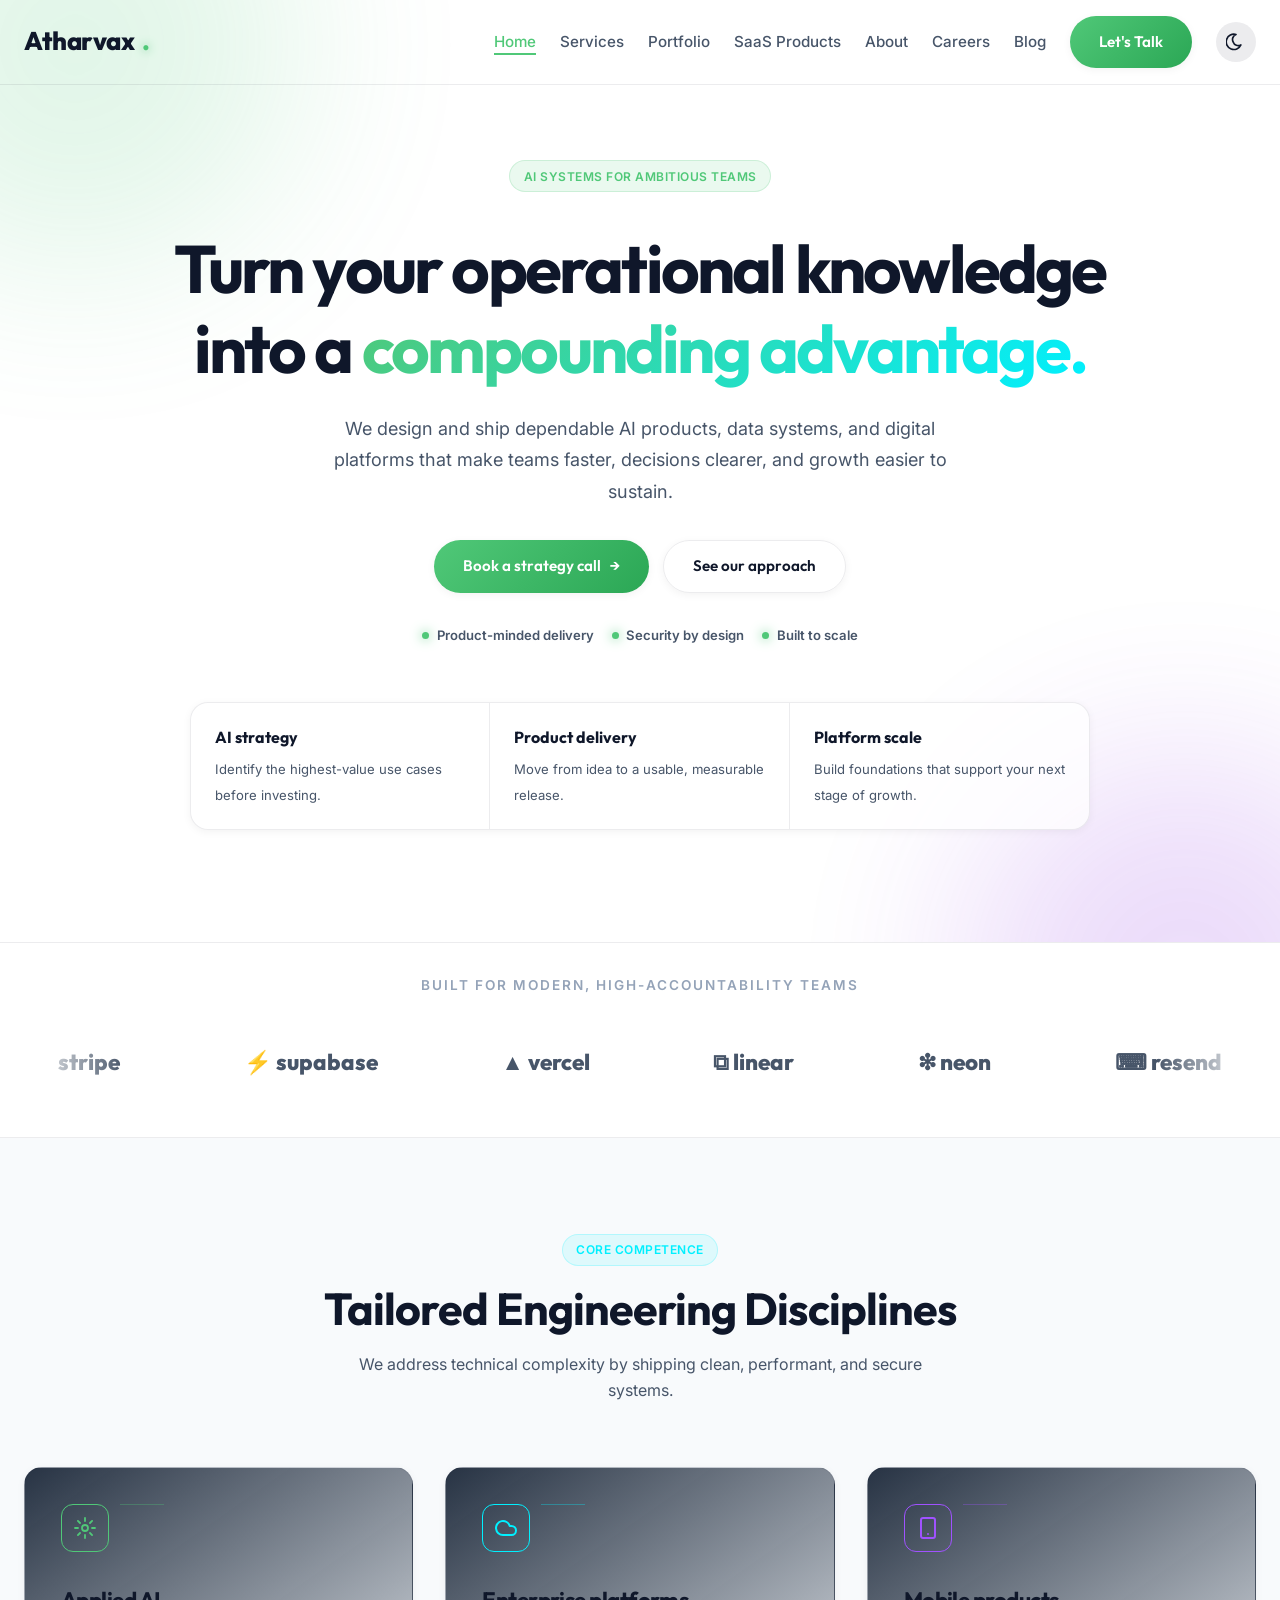
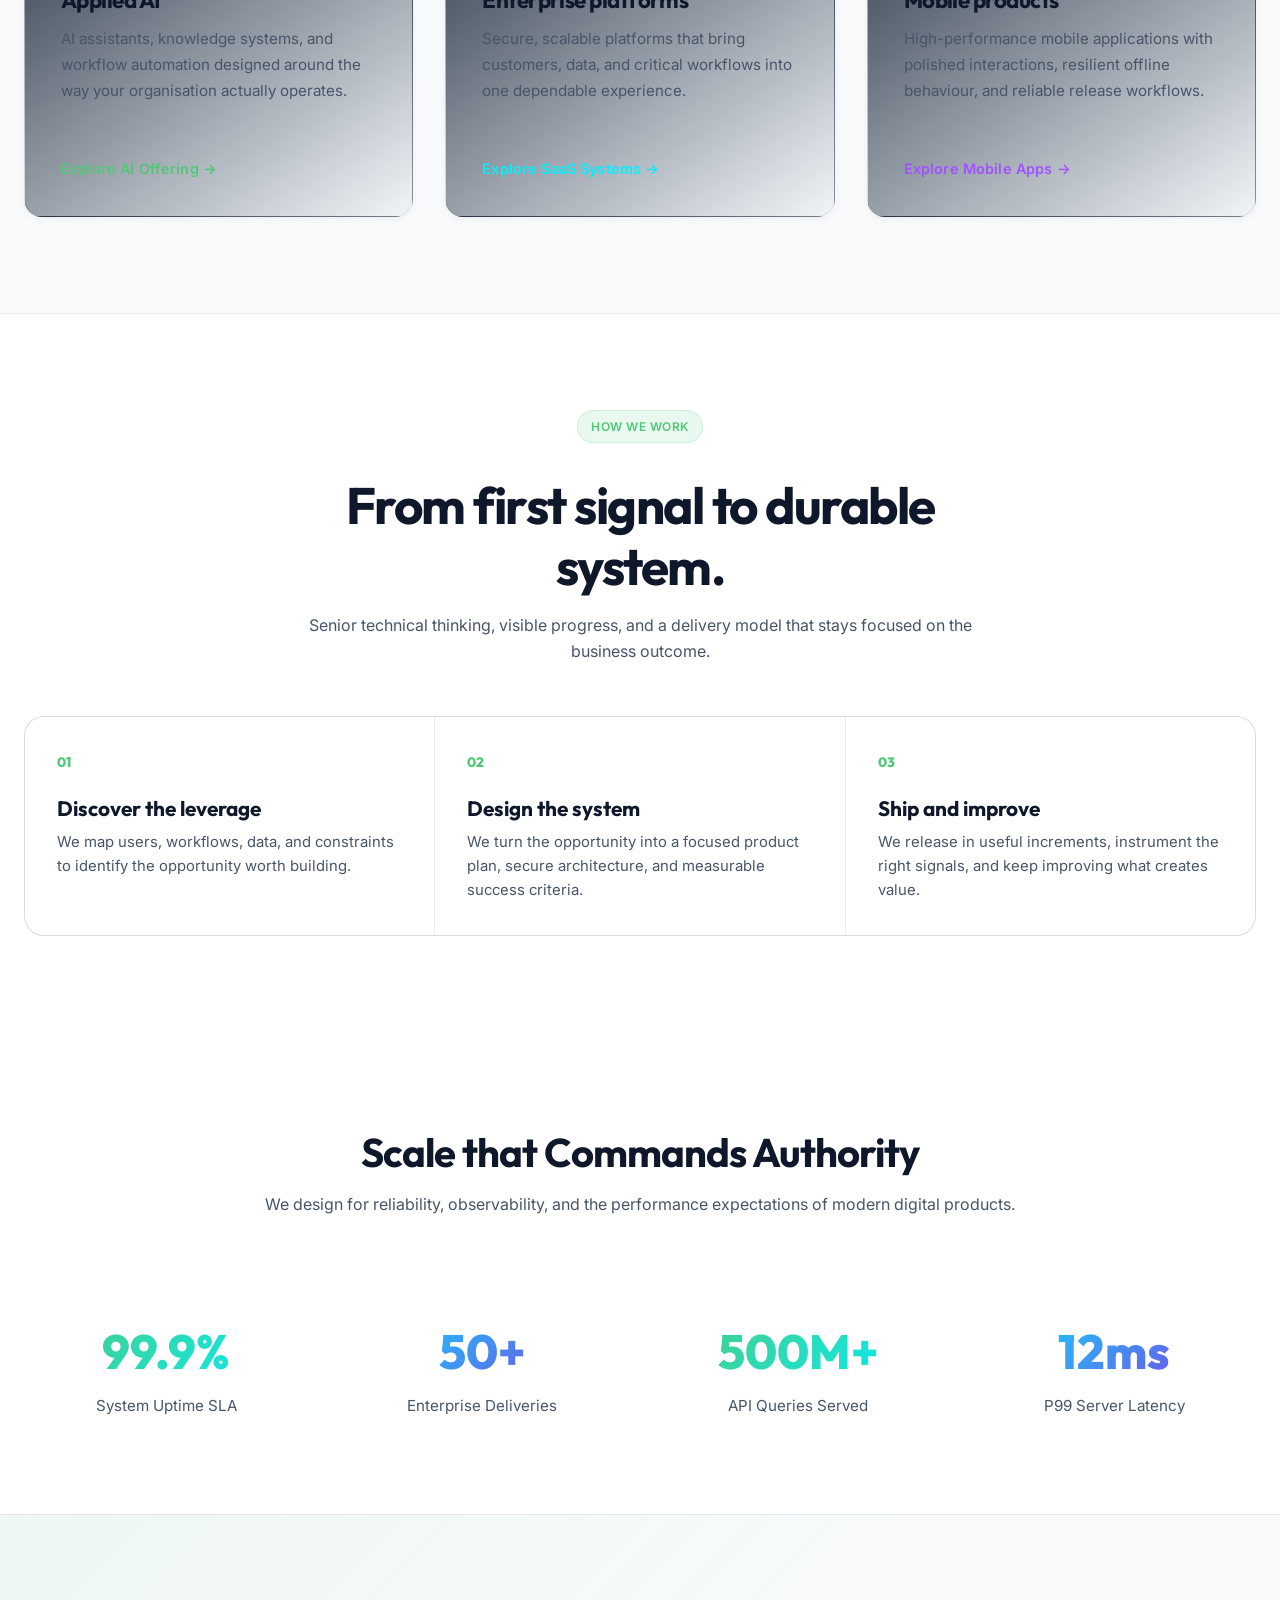
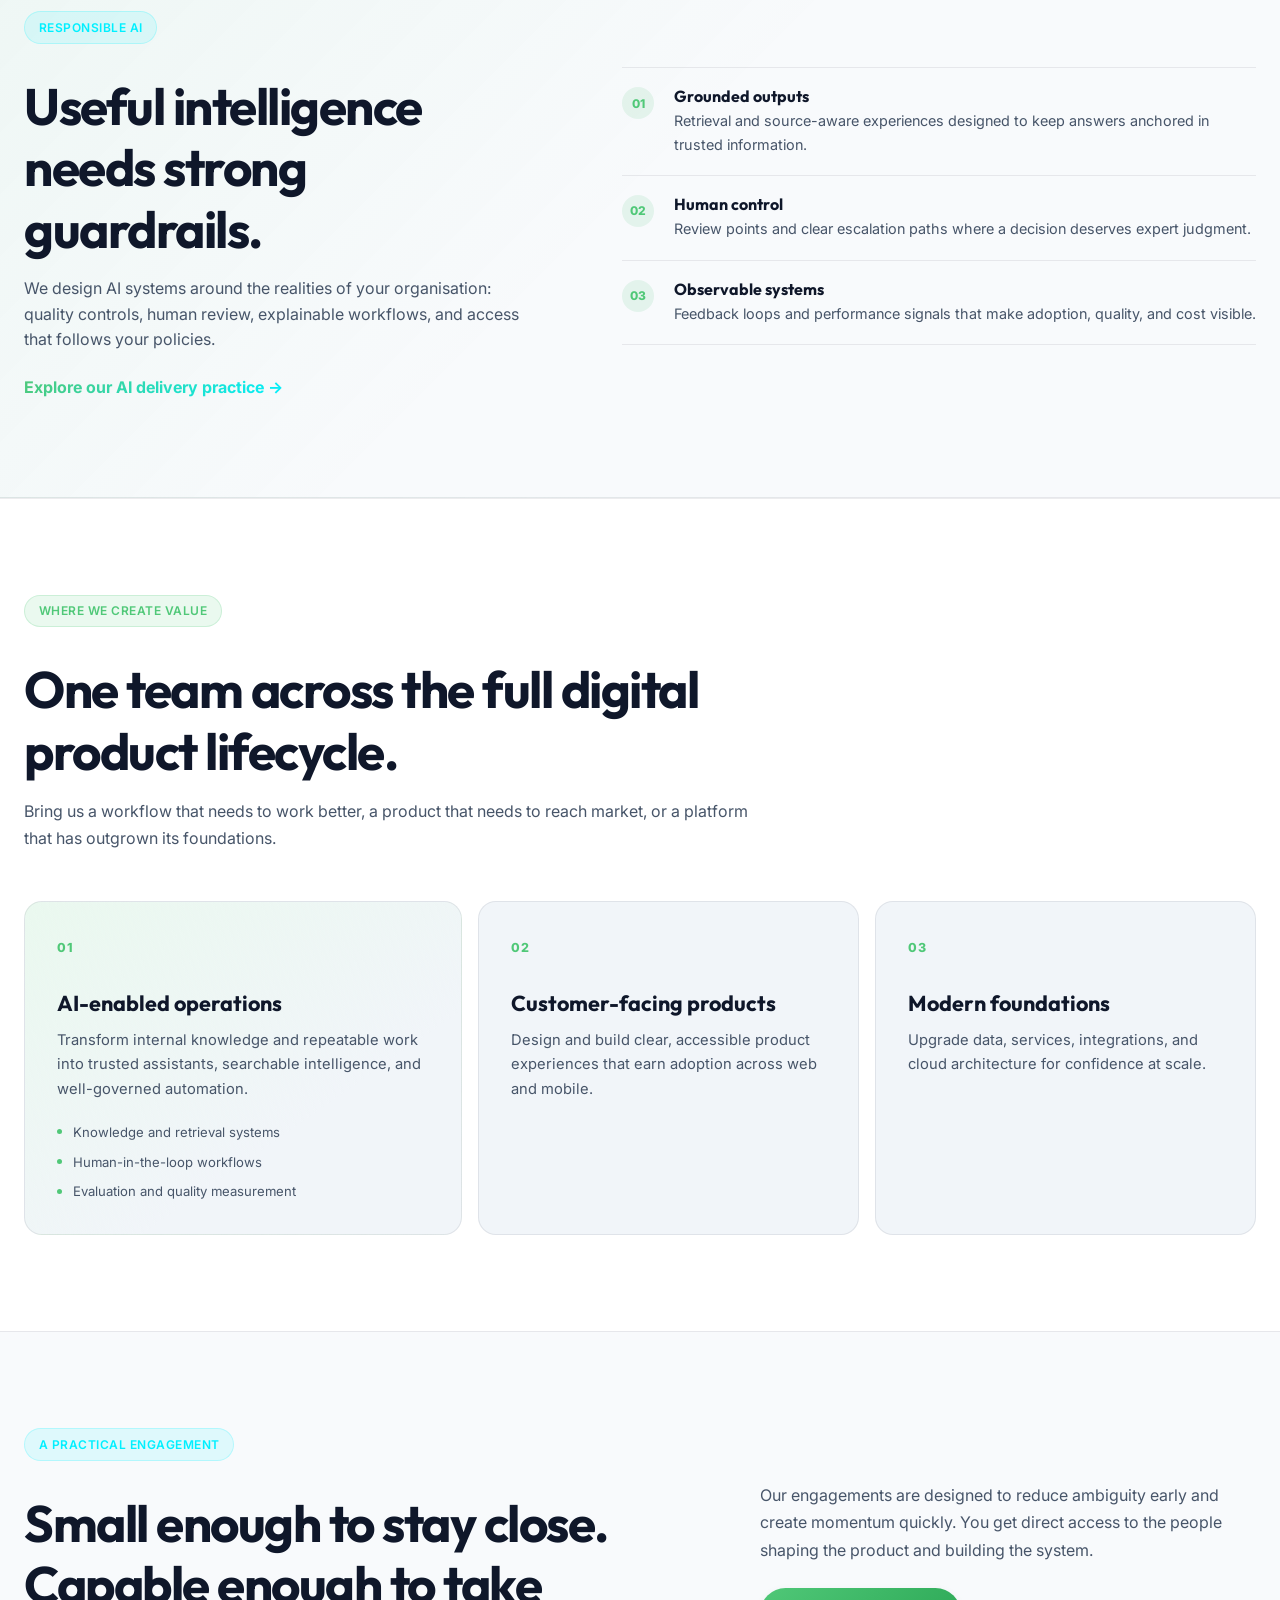
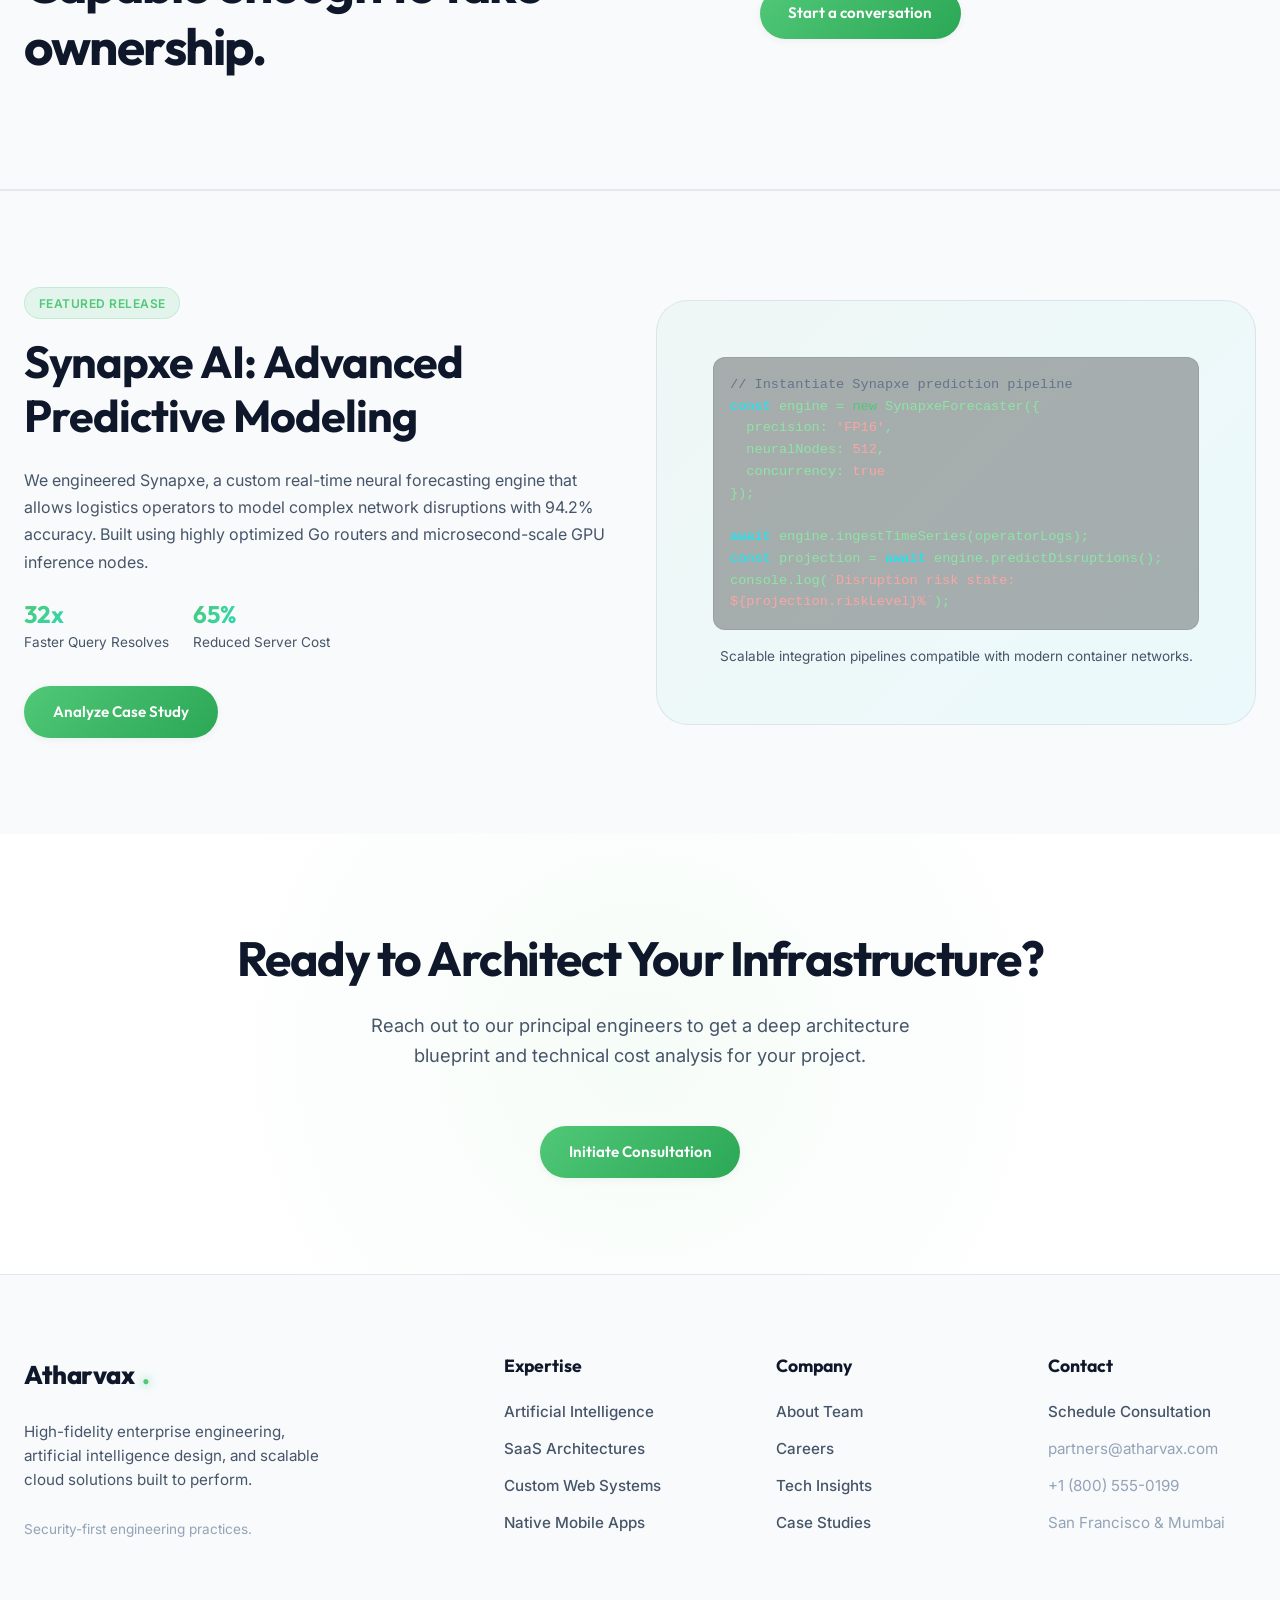
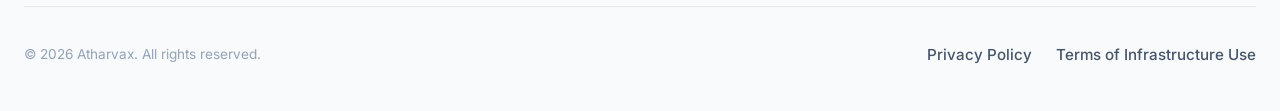
==== commit af93f14e: "Add files via upload" ====
--- a/index.html
+++ b/index.html
@@ -42,18 +42,14 @@
             <!-- Hero Section -->
             <section class="section hero-section">
                 <div class="hero-orb hero-orb-one"></div><div class="hero-orb hero-orb-two"></div>
-                <div class="container hero-layout animate-fade-in">
+                <div class="container hero-layout hero-layout-single animate-fade-in">
                     <div class="hero-copy">
                         <span class="badge badge-primary">AI systems for ambitious teams</span>
                         <h1>Turn your operational knowledge into a <span class="text-gradient">compounding advantage.</span></h1>
                         <p>We design and ship dependable AI products, data systems, and digital platforms that make teams faster, decisions clearer, and growth easier to sustain.</p>
                         <div class="hero-actions"><a href="/contact" class="btn btn-primary">Book a strategy call <span aria-hidden="true">→</span></a><a href="/portfolio" class="btn btn-outline">See our approach</a></div>
                         <div class="hero-proof"><span><i></i> Product-minded delivery</span><span><i></i> Security by design</span><span><i></i> Built to scale</span></div>
-                    </div>
-                    <div class="hero-console" aria-label="Illustration of an AI operations console">
-                        <div class="console-top"><span class="console-pulse"></span><span>ATHARVAX INTELLIGENCE LAYER</span><span class="console-live">LIVE</span></div>
-                        <div class="console-main"><div class="console-title-row"><div><small>OPERATIONS OVERVIEW</small><strong>Signals, not noise.</strong></div><span class="console-date">Today</span></div><div class="signal-chart"><div class="chart-label">Decision confidence <b>94.8%</b></div><svg viewBox="0 0 520 130" role="img" aria-label="Rising analytics chart"><defs><linearGradient id="area" x1="0" x2="0" y1="0" y2="1"><stop stop-color="#50C878" stop-opacity=".35"/><stop offset="1" stop-color="#50C878" stop-opacity="0"/></linearGradient></defs><path d="M0 110 C48 96 65 105 101 82 S153 93 190 65 S247 74 284 42 S343 61 380 33 S449 46 520 8 V130 H0Z" fill="url(#area)"/><path d="M0 110 C48 96 65 105 101 82 S153 93 190 65 S247 74 284 42 S343 61 380 33 S449 46 520 8" fill="none" stroke="#50C878" stroke-width="3"/></svg></div><div class="console-cards"><div><small>Automations</small><b>248</b><em>+18.4%</em></div><div><small>Hours reclaimed</small><b>1,640</b><em>this month</em></div><div><small>System health</small><b>99.98%</b><em>all clear</em></div></div></div>
-                        <div class="console-footer"><span>Connected data sources</span><div><b></b><b></b><b></b><b></b><b></b></div><span>Protected by policy</span></div>
+                        <div class="hero-outcomes"><div><strong>AI strategy</strong><span>Identify the highest-value use cases before investing.</span></div><div><strong>Product delivery</strong><span>Move from idea to a usable, measurable release.</span></div><div><strong>Platform scale</strong><span>Build foundations that support your next stage of growth.</span></div></div>
                     </div>
                 </div>
             </section>
@@ -197,8 +193,26 @@
                     <div class="assurance-list"><div><span>01</span><div><h3>Grounded outputs</h3><p>Retrieval and source-aware experiences designed to keep answers anchored in trusted information.</p></div></div><div><span>02</span><div><h3>Human control</h3><p>Review points and clear escalation paths where a decision deserves expert judgment.</p></div></div><div><span>03</span><div><h3>Observable systems</h3><p>Feedback loops and performance signals that make adoption, quality, and cost visible.</p></div></div></div>
                 </div>
             </section>
-
-            <!-- Highlight case study CTA -->
+
+            <section class="section solution-section">
+                <div class="container">
+                    <div class="solution-heading"><span class="badge badge-primary">Where we create value</span><h2>One team across the full digital product lifecycle.</h2><p>Bring us a workflow that needs to work better, a product that needs to reach market, or a platform that has outgrown its foundations.</p></div>
+                    <div class="solution-grid">
+                        <article class="solution-feature solution-feature-large"><span>01</span><h3>AI-enabled operations</h3><p>Transform internal knowledge and repeatable work into trusted assistants, searchable intelligence, and well-governed automation.</p><ul><li>Knowledge and retrieval systems</li><li>Human-in-the-loop workflows</li><li>Evaluation and quality measurement</li></ul></article>
+                        <article class="solution-feature"><span>02</span><h3>Customer-facing products</h3><p>Design and build clear, accessible product experiences that earn adoption across web and mobile.</p></article>
+                        <article class="solution-feature"><span>03</span><h3>Modern foundations</h3><p>Upgrade data, services, integrations, and cloud architecture for confidence at scale.</p></article>
+                    </div>
+                </div>
+            </section>
+
+            <section class="section engagement-band">
+                <div class="container engagement-band-grid">
+                    <div><span class="badge badge-secondary">A practical engagement</span><h2>Small enough to stay close. Capable enough to take ownership.</h2></div>
+                    <div><p>Our engagements are designed to reduce ambiguity early and create momentum quickly. You get direct access to the people shaping the product and building the system.</p><a href="/contact" class="btn btn-primary">Start a conversation</a></div>
+                </div>
+            </section>
+
+            <!-- Highlight case study CTA -->
             <section class="section bg-alt" style="border-top: 1px solid var(--color-border);">
                 <div class="container">
                     <div class="grid-2" style="align-items: center;">
--- a/css/variables.css
+++ b/css/variables.css
@@ -14,19 +14,19 @@
   --color-accent: #8A2BE2; /* Indigo/Violet accent */
   --color-accent-light: #A052FF;
   
-  --color-bg: #0b0f19; /* High-end dark theme default */
-  --color-bg-alt: #111827; /* Darker slate for sections */
-  --color-bg-card: #1f2937;
+  --color-bg: #ffffff;
+  --color-bg-alt: #f8fafc;
+  --color-bg-card: #f1f5f9;
   
-  --color-text: #f3f4f6; /* Premium light grey text on dark background */
-  --color-text-muted: #9ca3af; 
-  --color-text-light: #6b7280;
+  --color-text: #0f172a;
+  --color-text-muted: #475569;
+  --color-text-light: #94a3b8;
   
   /* Borders and Glass */
-  --color-border: rgba(255, 255, 255, 0.08);
-  --glass-bg: rgba(17, 24, 39, 0.7);
-  --glass-border: rgba(255, 255, 255, 0.06);
-  --glass-shadow: 0 10px 40px 0 rgba(0, 0, 0, 0.4);
+  --color-border: rgba(15, 23, 42, 0.08);
+  --glass-bg: rgba(255, 255, 255, 0.75);
+  --glass-border: rgba(15, 23, 42, 0.06);
+  --glass-shadow: 0 10px 40px 0 rgba(0, 0, 0, 0.05);
   
   /* Typography */
   --font-heading: 'Outfit', sans-serif;
@@ -53,9 +53,9 @@
   --transition-smooth: 0.5s cubic-bezier(0.16, 1, 0.3, 1);
   
   /* Shadows */
-  --shadow-sm: 0 2px 8px rgba(0, 0, 0, 0.2);
-  --shadow-md: 0 8px 24px rgba(0, 0, 0, 0.3);
-  --shadow-lg: 0 16px 48px rgba(0, 0, 0, 0.4);
+  --shadow-sm: 0 2px 8px rgba(0, 0, 0, 0.05);
+  --shadow-md: 0 8px 24px rgba(0, 0, 0, 0.05);
+  --shadow-lg: 0 16px 48px rgba(0, 0, 0, 0.08);
   --shadow-green: 0 0 30px rgba(80, 200, 120, 0.25);
   --shadow-glow: 0 0 40px rgba(0, 240, 255, 0.15);
 
@@ -67,19 +67,18 @@
 }
 
 /* Light Theme Overrides */
-[data-theme="light"] {
-  --color-bg: #ffffff;
-  --color-bg-alt: #f8fafc;
-  --color-bg-card: #f1f5f9;
-  --color-text: #0f172a;
-  --color-text-muted: #475569;
-  --color-text-light: #94a3b8;
-  --color-border: rgba(15, 23, 42, 0.08);
-  --glass-bg: rgba(255, 255, 255, 0.75);
-  --glass-border: rgba(15, 23, 42, 0.06);
-  --glass-shadow: 0 10px 40px 0 rgba(0, 0, 0, 0.05);
-  --shadow-sm: 0 2px 8px rgba(0, 0, 0, 0.05);
-  --shadow-md: 0 8px 24px rgba(0, 0, 0, 0.05);
-  --shadow-lg: 0 16px 48px rgba(0, 0, 0, 0.08);
+[data-theme="dark"] {
+  --color-bg: #0b0f19;
+  --color-bg-alt: #111827;
+  --color-bg-card: #1f2937;
+  --color-text: #f3f4f6;
+  --color-text-muted: #9ca3af;
+  --color-text-light: #6b7280;
+  --color-border: rgba(255, 255, 255, 0.08);
+  --glass-bg: rgba(17, 24, 39, 0.7);
+  --glass-border: rgba(255, 255, 255, 0.06);
+  --glass-shadow: 0 10px 40px 0 rgba(0, 0, 0, 0.4);
+  --shadow-sm: 0 2px 8px rgba(0, 0, 0, 0.2);
+  --shadow-md: 0 8px 24px rgba(0, 0, 0, 0.3);
+  --shadow-lg: 0 16px 48px rgba(0, 0, 0, 0.4);
 }
-
--- a/css/main.css
+++ b/css/main.css
@@ -214,18 +214,28 @@
 /* Home page: AI company positioning */
 .hero-section { position: relative; overflow: hidden; padding-top: 10rem; padding-bottom: 7rem; }
 .hero-layout { position: relative; display: grid; grid-template-columns: minmax(0, 1.03fr) minmax(420px, .97fr); align-items: center; gap: 4.5rem; }
+.hero-layout-single { display: block; max-width: 1040px; text-align: center; }
+.hero-layout-single .hero-copy > p { margin-inline: auto; }
+.hero-layout-single .hero-actions,.hero-layout-single .hero-proof { justify-content: center; }
 .hero-copy h1 { max-width: 720px; font-size: clamp(3rem, 5.25vw, 5.25rem); letter-spacing: -2.8px; margin: 1.2rem 0 1.5rem; }
+.hero-layout-single .hero-copy h1 { max-width: 980px; margin-inline: auto; }
 .hero-copy > p { max-width: 630px; color: var(--color-text-muted); font-size: 1.13rem; line-height: 1.75; }
 .hero-actions { display: flex; flex-wrap: wrap; gap: .9rem; margin-top: 2rem; }
 .hero-proof { display: flex; gap: 1.15rem; flex-wrap: wrap; margin-top: 2rem; color: var(--color-text-muted); font-size: .82rem; font-weight: 600; }
 .hero-proof span { display: inline-flex; align-items: center; gap: .45rem; }.hero-proof i { width: 7px; height: 7px; background: var(--color-primary); border-radius: 50%; box-shadow: 0 0 12px var(--color-primary); }
+.hero-outcomes { display:grid; grid-template-columns:repeat(3,1fr); max-width:900px; margin:3.5rem auto 0; text-align:left; border:1px solid var(--color-border); border-radius:18px; overflow:hidden; background:var(--glass-bg); box-shadow:var(--shadow-sm); }.hero-outcomes > div { padding:1.35rem 1.5rem; border-right:1px solid var(--color-border); }.hero-outcomes > div:last-child { border:0; }.hero-outcomes strong { display:block; font-family:var(--font-heading); font-size:1rem; margin-bottom:.38rem; }.hero-outcomes span { color:var(--color-text-muted); font-size:.82rem; line-height:1.45; }
 .hero-orb { position: absolute; width: 450px; height: 450px; border-radius: 50%; filter: blur(90px); opacity: .16; pointer-events: none; }.hero-orb-one { background: var(--color-primary); top: -180px; left: -150px; }.hero-orb-two { background: var(--color-accent); bottom: -260px; right: -130px; }
 .hero-console { position: relative; border: 1px solid rgba(120, 255, 180, .2); border-radius: 22px; overflow: hidden; background: linear-gradient(145deg, rgba(31,41,55,.94), rgba(10,17,28,.98)); box-shadow: 0 28px 75px rgba(0,0,0,.4), 0 0 75px rgba(80,200,120,.12); }
 .console-top, .console-footer { display:flex; align-items:center; gap:.6rem; padding: .85rem 1.1rem; color: var(--color-text-light); font-size:.65rem; font-weight:700; letter-spacing: .11em; }.console-top { border-bottom:1px solid var(--color-border); }.console-pulse { width:8px; height:8px; border-radius:50%; background:var(--color-primary); box-shadow:0 0 10px var(--color-primary); }.console-live { color:var(--color-primary); margin-left:auto; }.console-main { padding: 1.7rem; }.console-title-row { display:flex; align-items:start; justify-content:space-between; }.console-title-row small,.console-cards small { display:block; font-size:.62rem; color:var(--color-text-light); letter-spacing:.09em; }.console-title-row strong { display:block; font-family:var(--font-heading); font-size:1.5rem; margin-top:.25rem; }.console-date { font-size:.72rem; color:var(--color-text-muted); border:1px solid var(--color-border); border-radius:999px; padding:.3rem .65rem; }.signal-chart { margin-top:1.8rem; border-radius:12px; border:1px solid var(--color-border); padding:.8rem .9rem 0; background:rgba(255,255,255,.018); }.chart-label { display:flex; justify-content:space-between; color:var(--color-text-muted); font-size:.75rem; }.chart-label b { color:var(--color-primary); }.signal-chart svg { width:100%; display:block; margin-top:.2rem; }.console-cards { display:grid; grid-template-columns:repeat(3,1fr); gap:.65rem; margin-top:.8rem; }.console-cards > div { padding:.75rem; border-radius:10px; background:rgba(255,255,255,.035); }.console-cards b { display:block; margin:.25rem 0; font-family:var(--font-heading); font-size:1.15rem; }.console-cards em { color:var(--color-primary); font-style:normal; font-size:.65rem; }.console-footer { justify-content:space-between; border-top:1px solid var(--color-border); letter-spacing:0; }.console-footer div { display:flex; gap:4px; }.console-footer b { display:block; width:7px; height:7px; border-radius:2px; background:var(--color-secondary); opacity:.7; }
 .delivery-section { border-top: 1px solid var(--color-border); }.section-intro { max-width:720px; margin:0 auto 3.2rem; text-align:center; }.section-intro h2,.trust-layout h2 { font-size:clamp(2.2rem,4vw,3.25rem); letter-spacing:-1.5px; margin:1rem 0; }.section-intro p,.trust-layout > div > p { color:var(--color-text-muted); }.delivery-steps { display:grid; grid-template-columns:repeat(3,1fr); gap:1px; border:1px solid var(--color-border); background:var(--color-border); border-radius:var(--radius-lg); overflow:hidden; }.delivery-steps article { background:var(--color-bg); padding:2rem; }.delivery-steps span { color:var(--color-primary); font-family:var(--font-heading); font-size:.85rem; font-weight:800; }.delivery-steps h3 { font-size:1.3rem; margin:1.35rem 0 .65rem; }.delivery-steps p { color:var(--color-text-muted); font-size:.93rem; }
 .trust-section { background: linear-gradient(135deg, rgba(80,200,120,.06), transparent 50%), var(--color-bg-alt); border-top:1px solid var(--color-border); border-bottom:1px solid var(--color-border); }.trust-layout { display:grid; grid-template-columns:.9fr 1.1fr; align-items:center; gap:5rem; }.trust-link { display:inline-block; margin-top:1.4rem; font-weight:700; }.assurance-list { border-top:1px solid var(--color-border); }.assurance-list > div { display:flex; gap:1.2rem; padding:1.2rem 0; border-bottom:1px solid var(--color-border); }.assurance-list > div > span { width:32px; height:32px; flex:none; border-radius:50%; display:grid; place-items:center; color:var(--color-primary); background:var(--color-primary-alpha); font-size:.75rem; font-weight:800; }.assurance-list h3 { font-size:1rem; margin-bottom:.2rem; }.assurance-list p { color:var(--color-text-muted); font-size:.9rem; }
 
-@media (max-width: 900px) { .hero-layout,.trust-layout { grid-template-columns:1fr; gap:3rem; }.hero-section { padding-top:8rem; }.hero-copy { text-align:center; }.hero-copy > p { margin-inline:auto; }.hero-actions,.hero-proof { justify-content:center; } }
+/* Company profile */
+.company-principles .glass-card { min-height: 250px; padding: 2rem; }.principle-number { display:block; color:var(--color-primary); font-size:.76rem; font-weight:800; letter-spacing:.12em; margin-bottom:2.4rem; }.company-principles h3 { font-size:1.25rem; margin-bottom:.75rem; }.company-principles p,.company-engagement p { color:var(--color-text-muted); line-height:1.7; font-size:.94rem; }.company-engagement h2 { font-size:clamp(2.1rem,3.5vw,3rem); letter-spacing:-1.2px; margin:1rem 0; }.engagement-list { border-top:1px solid var(--color-border); }.engagement-list > div { display:grid; grid-template-columns: minmax(145px,.8fr) 1.4fr; gap:1rem; padding:1.15rem 0; border-bottom:1px solid var(--color-border); }.engagement-list strong { font-family:var(--font-heading); font-size:.98rem; }.engagement-list span { color:var(--color-text-muted); font-size:.9rem; line-height:1.55; }
+
+.solution-section { border-top:1px solid var(--color-border); }.solution-heading { max-width:730px; margin-bottom:3rem; }.solution-heading h2,.engagement-band h2 { font-size:clamp(2.25rem,4vw,3.35rem); letter-spacing:-1.5px; margin:1rem 0; }.solution-heading p,.engagement-band p { color:var(--color-text-muted); line-height:1.7; }.solution-grid { display:grid; grid-template-columns:1.15fr 1fr 1fr; gap:1rem; }.solution-feature { min-height:280px; padding:2rem; border:1px solid var(--color-border); border-radius:18px; background:var(--color-bg-card); }.solution-feature-large { background:linear-gradient(145deg, var(--color-primary-alpha), var(--color-bg-card) 65%); }.solution-feature > span { color:var(--color-primary); font-size:.78rem; font-weight:800; letter-spacing:.1em; }.solution-feature h3 { font-size:1.35rem; margin:2rem 0 .7rem; }.solution-feature p { color:var(--color-text-muted); font-size:.92rem; line-height:1.65; }.solution-feature ul { display:flex; flex-direction:column; gap:.55rem; margin-top:1.3rem; }.solution-feature li { color:var(--color-text-muted); font-size:.82rem; padding-left:1rem; position:relative; }.solution-feature li::before { content:''; position:absolute; width:5px; height:5px; border-radius:50%; background:var(--color-primary); left:0; top:.45rem; }.engagement-band { background:var(--color-bg-alt); border-block:1px solid var(--color-border); }.engagement-band-grid { display:grid; grid-template-columns:1.15fr .85fr; align-items:center; gap:4rem; }.engagement-band-grid .btn { margin-top:1.5rem; }
+
+@media (max-width: 900px) { .hero-layout,.trust-layout,.engagement-band-grid { grid-template-columns:1fr; gap:3rem; }.solution-grid { grid-template-columns:1fr; }.hero-section { padding-top:8rem; }.hero-copy { text-align:center; }.hero-copy > p { margin-inline:auto; }.hero-actions,.hero-proof { justify-content:center; } }
 @media (max-width: 640px) { .hero-section { padding-top:7rem; padding-bottom:4rem; }.hero-copy h1 { letter-spacing:-1.8px; }.console-main { padding:1.1rem; }.console-cards { gap:.35rem; }.console-cards > div { padding:.55rem; }.console-cards b { font-size:1rem; }.delivery-steps { grid-template-columns:1fr; }.delivery-steps article { padding:1.5rem; }.hero-proof { gap:.7rem; } }
 
 @media (max-width: 1024px) {
@@ -1125,6 +1135,9 @@
   .hero-actions { display: grid; grid-template-columns: 1fr; gap: .7rem; }
   .hero-actions .btn { min-height: 52px; width: 100%; }
   .hero-proof { justify-content: flex-start; gap: .55rem 1rem; font-size: .72rem; }
+  .hero-outcomes { grid-template-columns: 1fr; margin-top: 2.4rem; border-radius: 15px; }
+  .hero-outcomes > div { padding: 1.05rem 1.2rem; border-right: 0; border-bottom: 1px solid var(--color-border); }
+  .hero-outcomes > div:last-child { border-bottom: 0; }
   .hero-console { margin-top: .3rem; border-radius: 18px; }
   .console-title-row strong { font-size: 1.22rem; }
   .console-footer { padding-inline: .8rem; font-size: .56rem; }
@@ -1134,6 +1147,9 @@
   .delivery-steps { border-radius: 16px; }
   .section-intro { text-align: left; margin-bottom: 1.8rem; }
   .section-intro h2, .trust-layout h2 { font-size: 2.1rem; }
+  .company-engagement h2 { font-size: 2.1rem; }
+  .engagement-list > div { grid-template-columns: 1fr; gap: .35rem; }
+  .solution-feature { min-height: auto; padding: 1.5rem; }
   .stats-grid { gap: .75rem; }
   .stat-number { font-size: 2rem; }
 
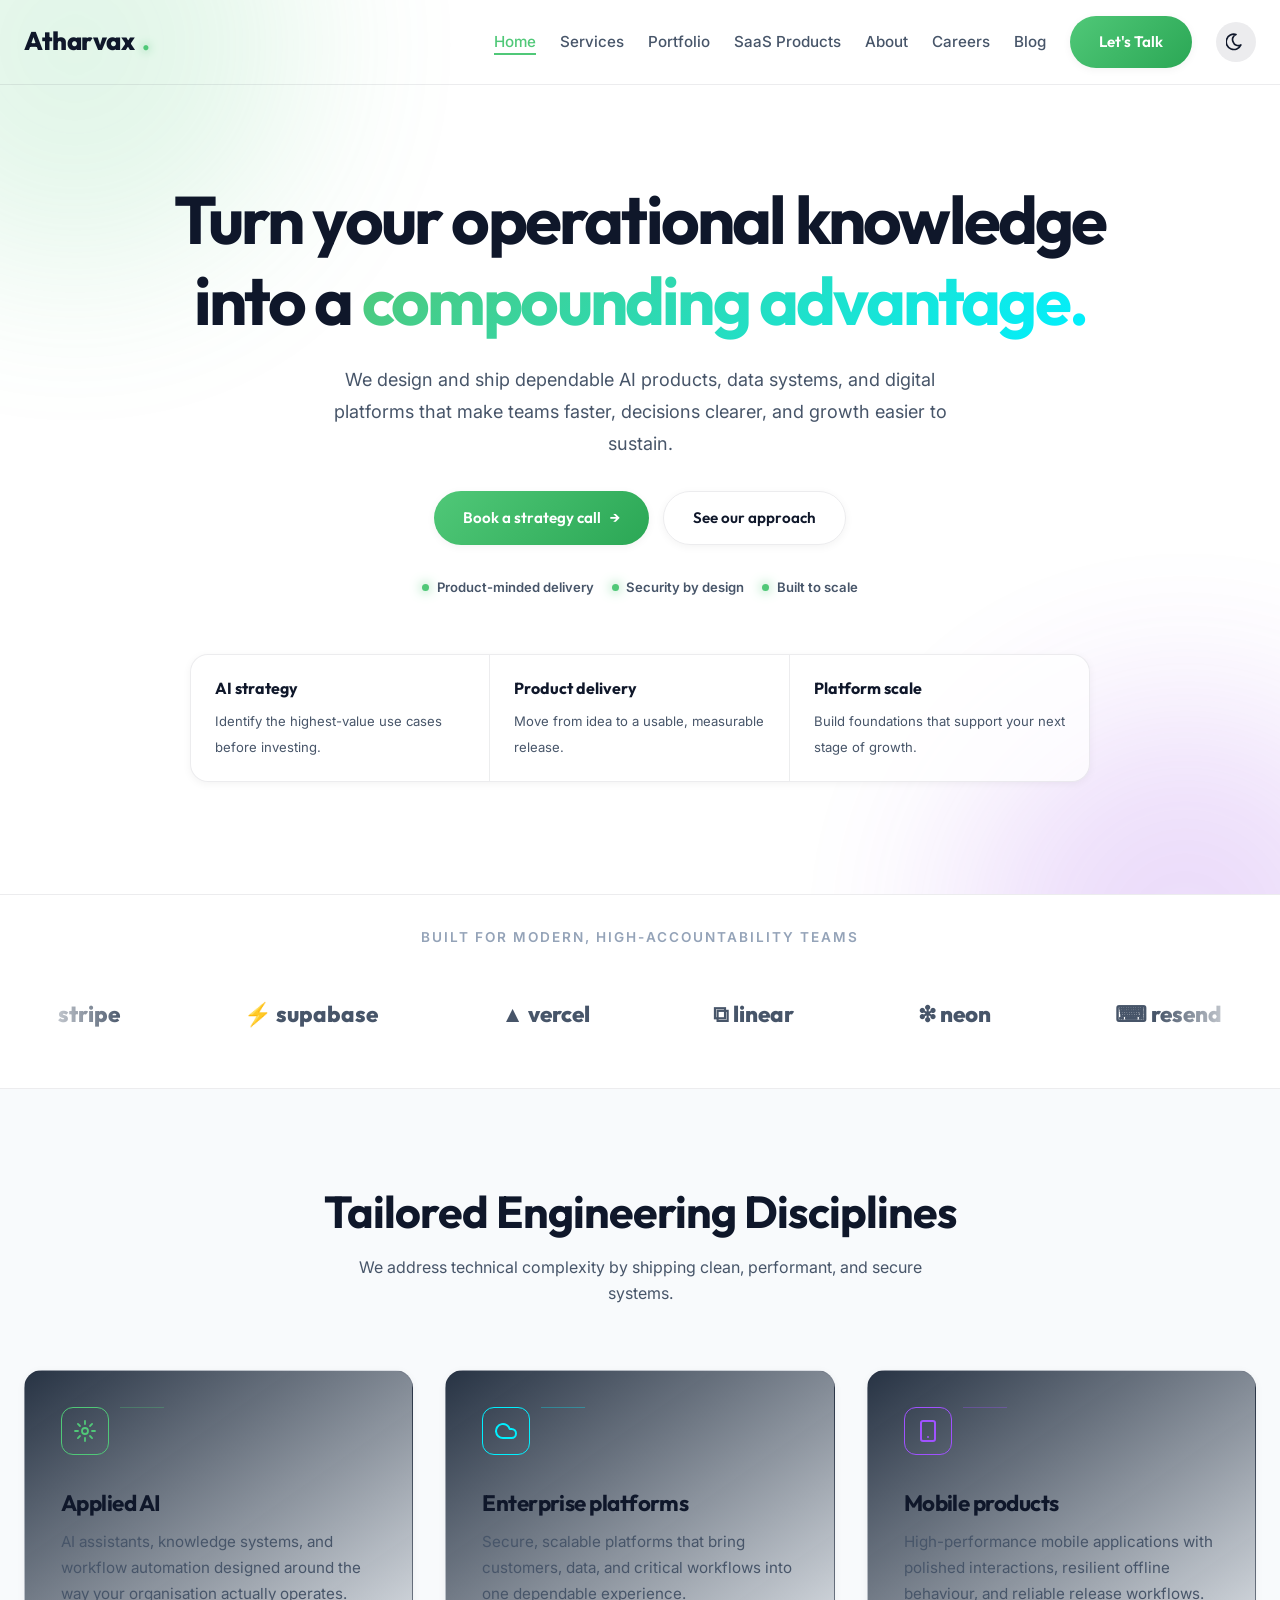
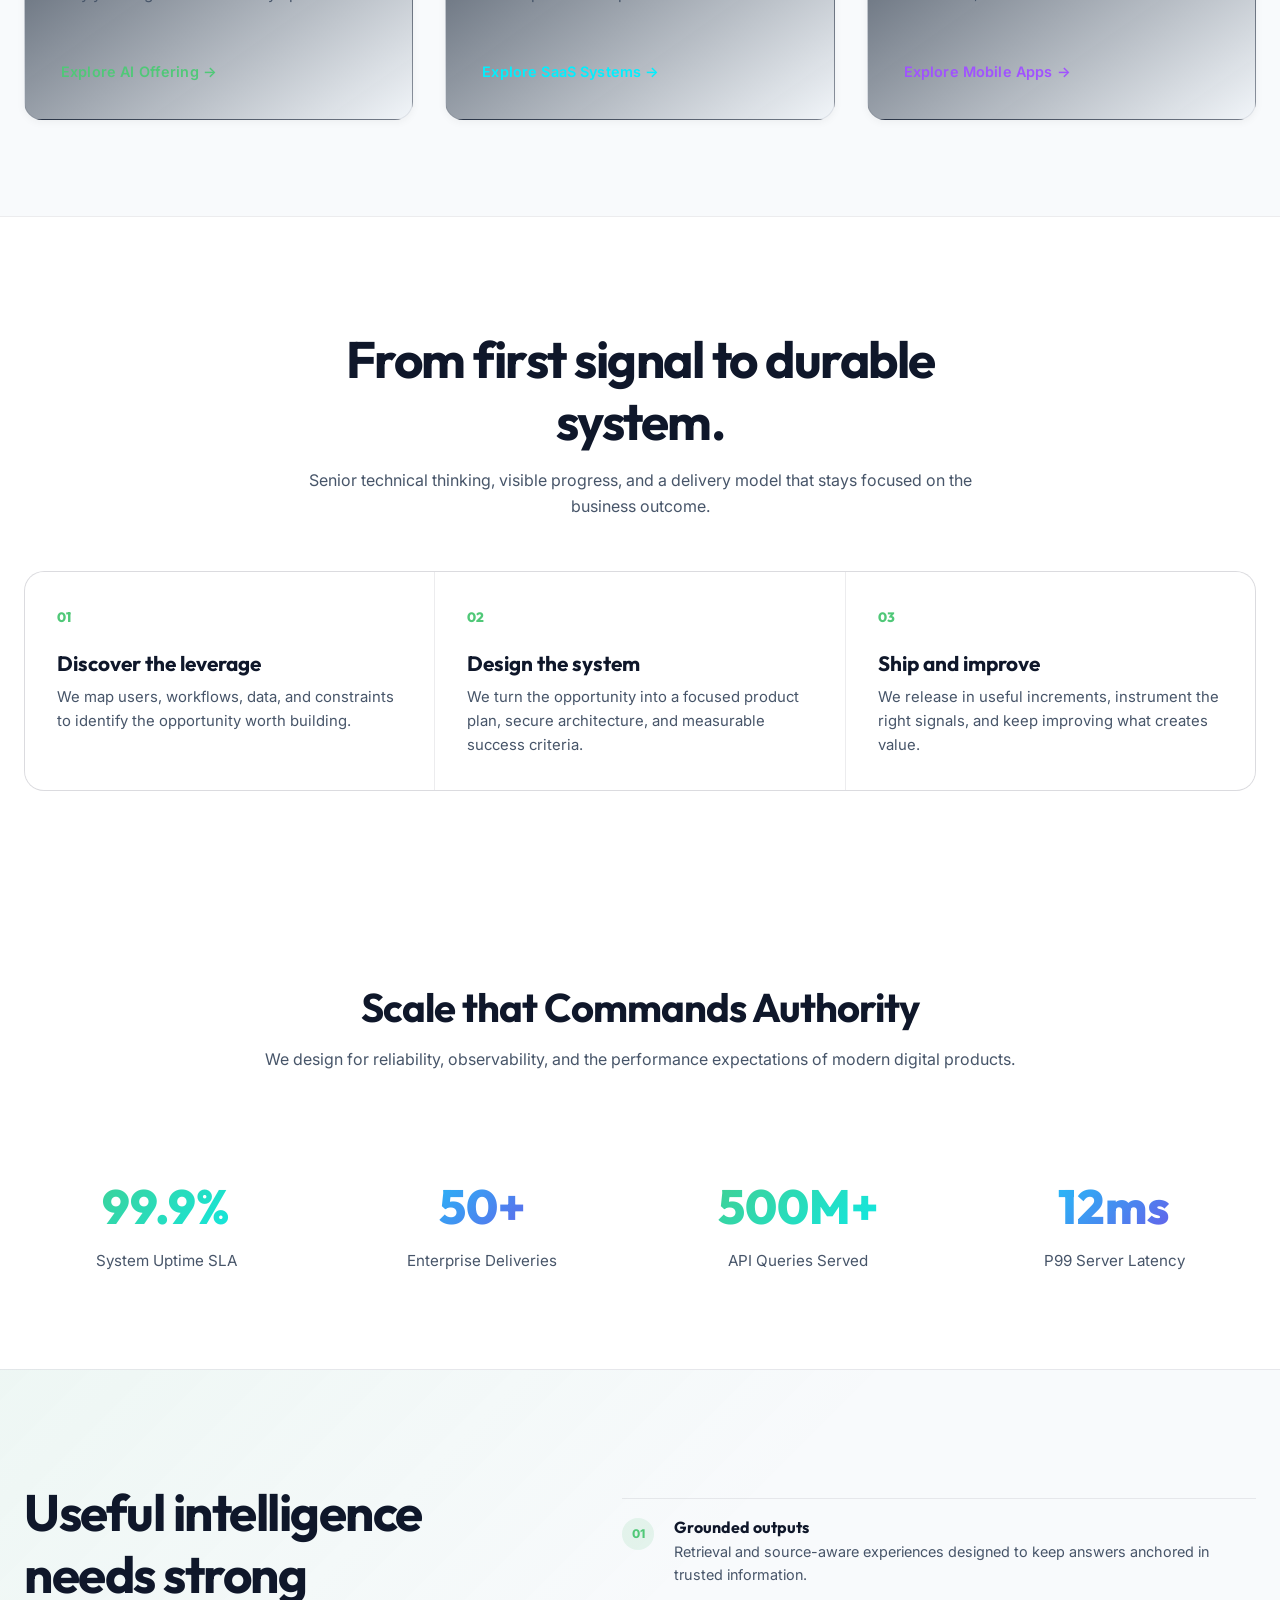
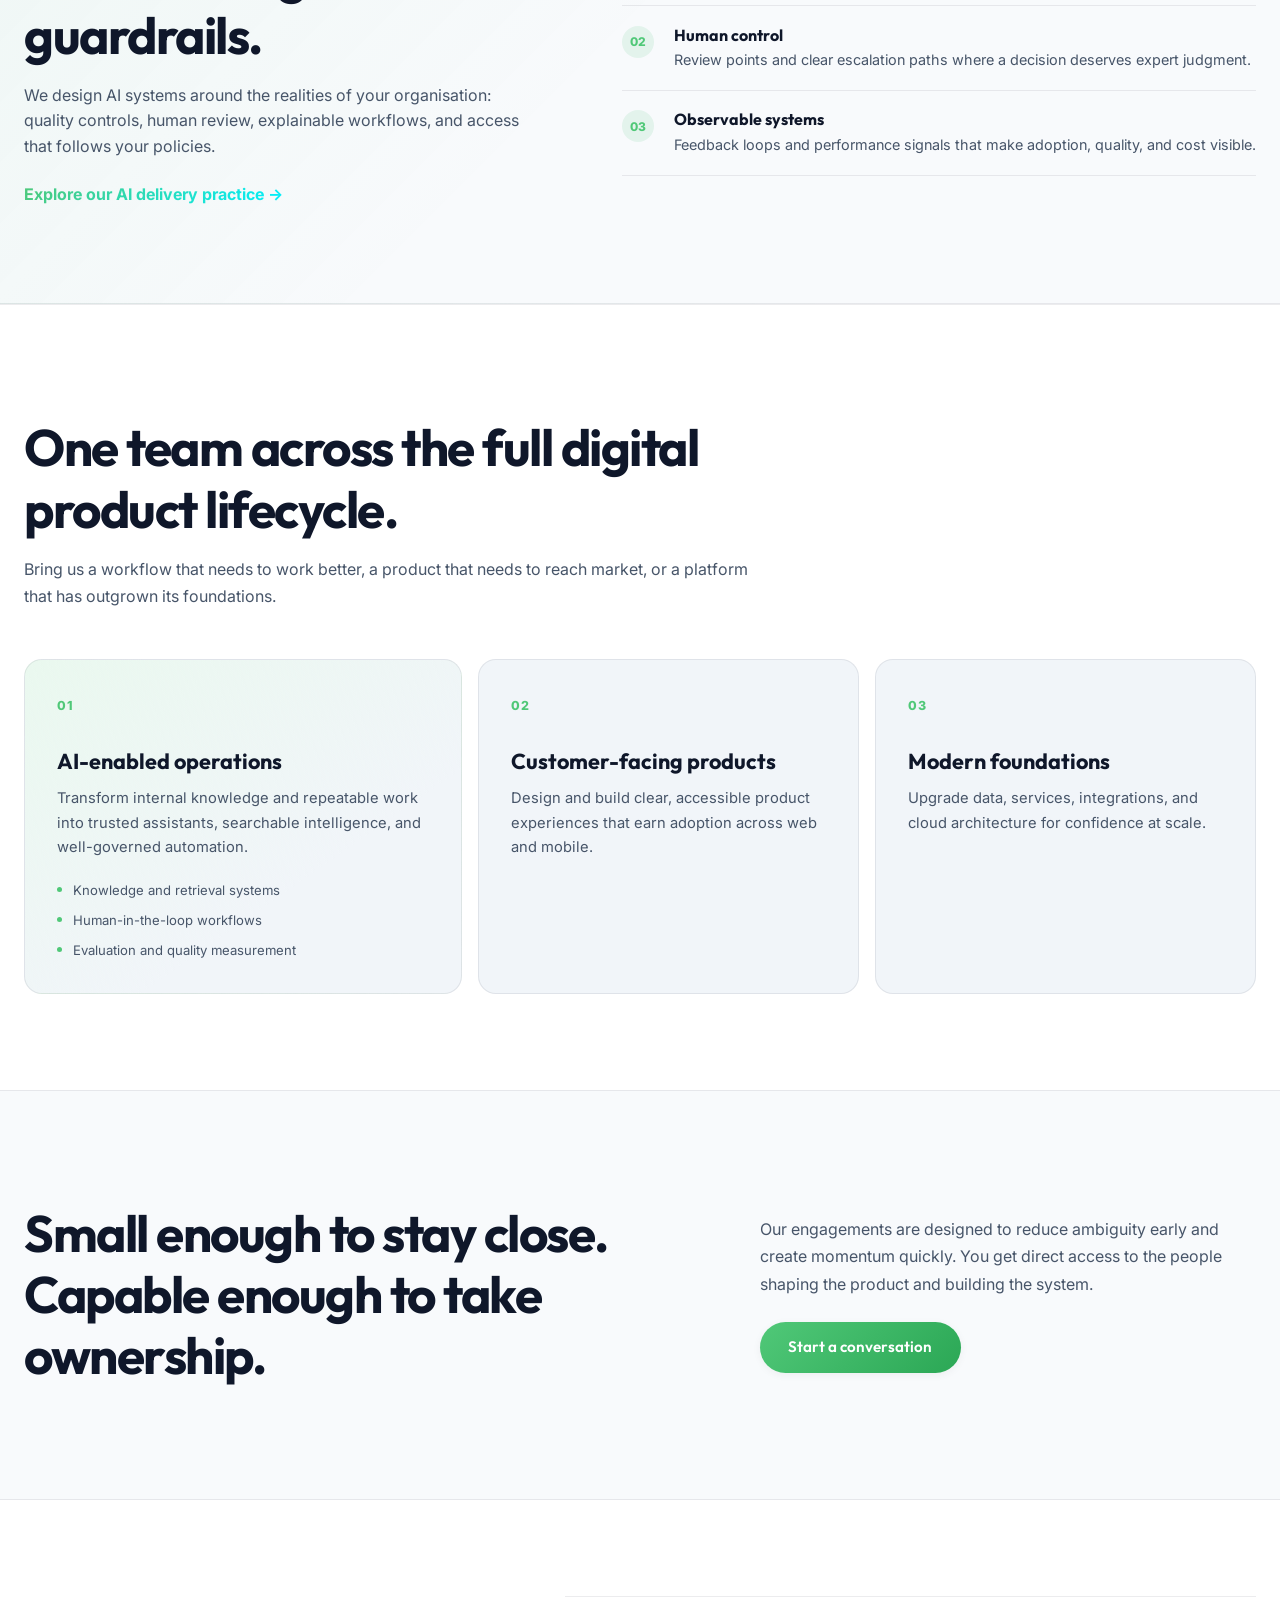
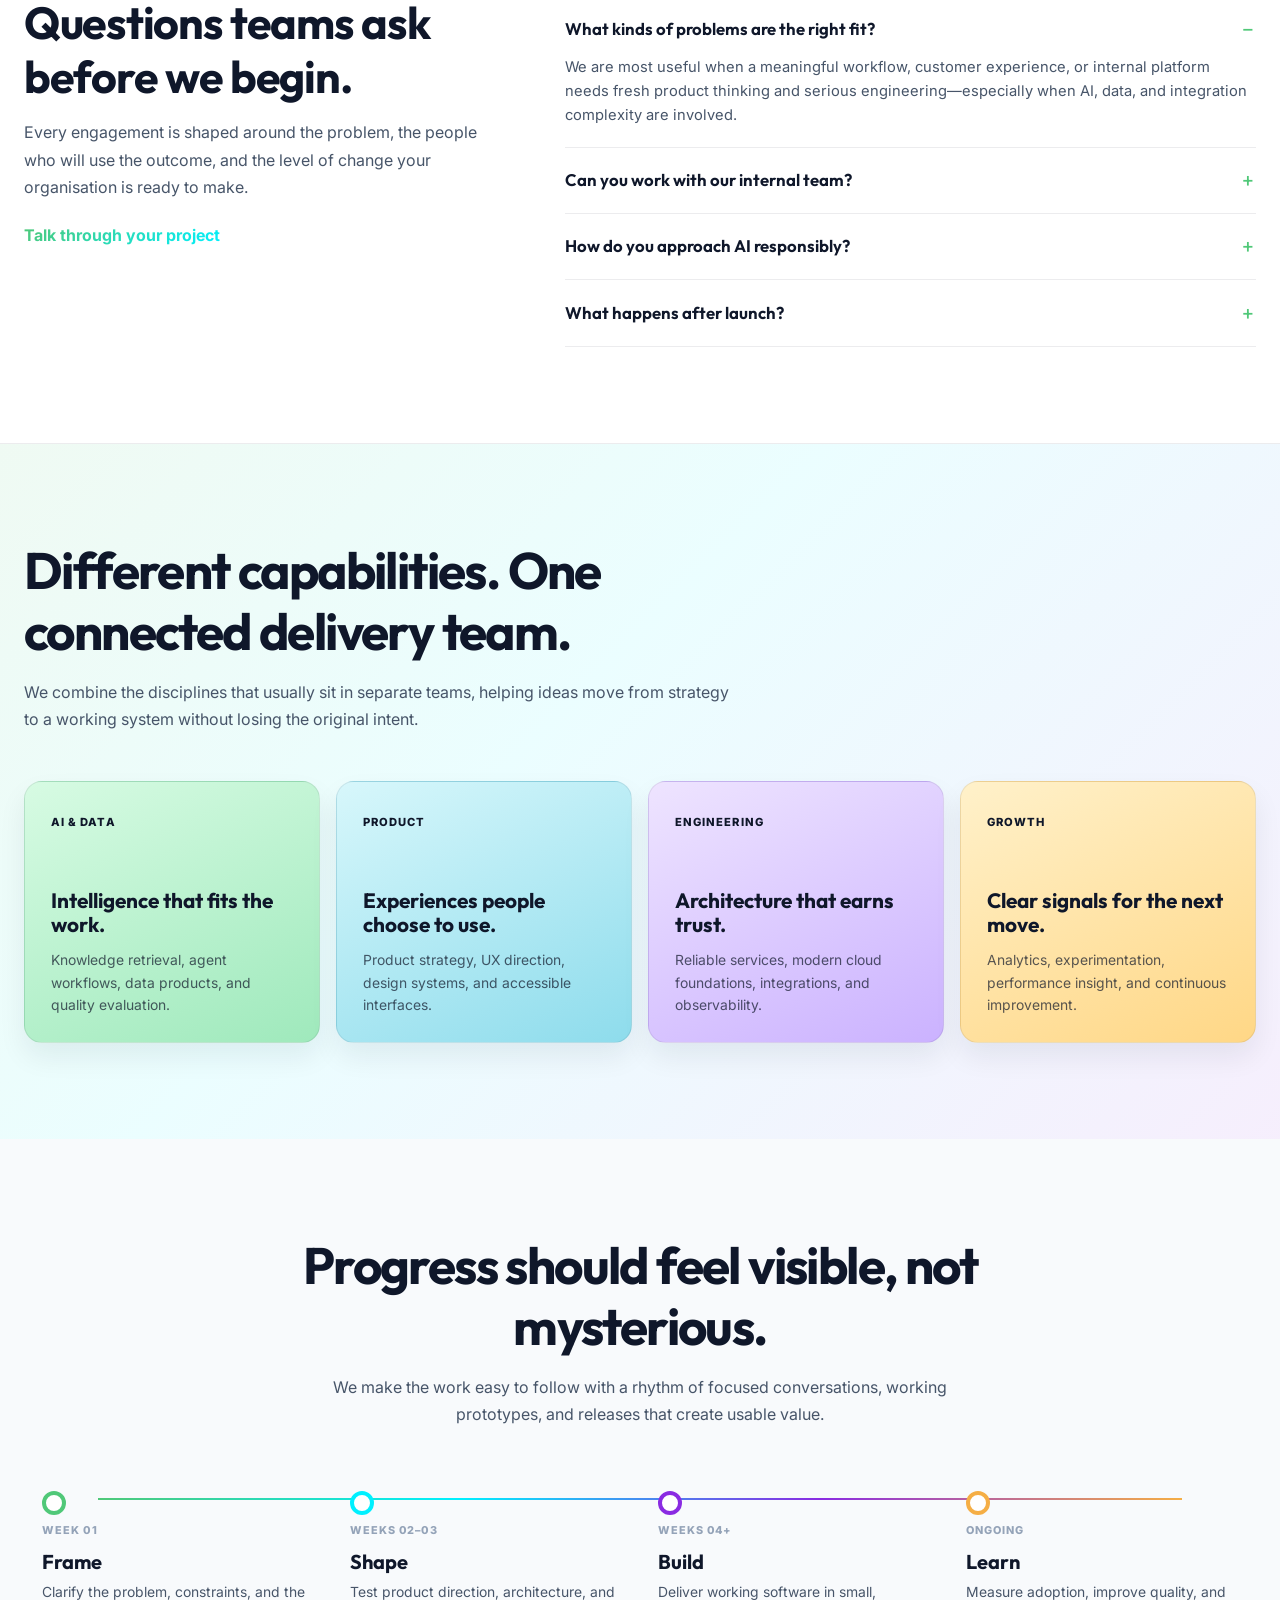
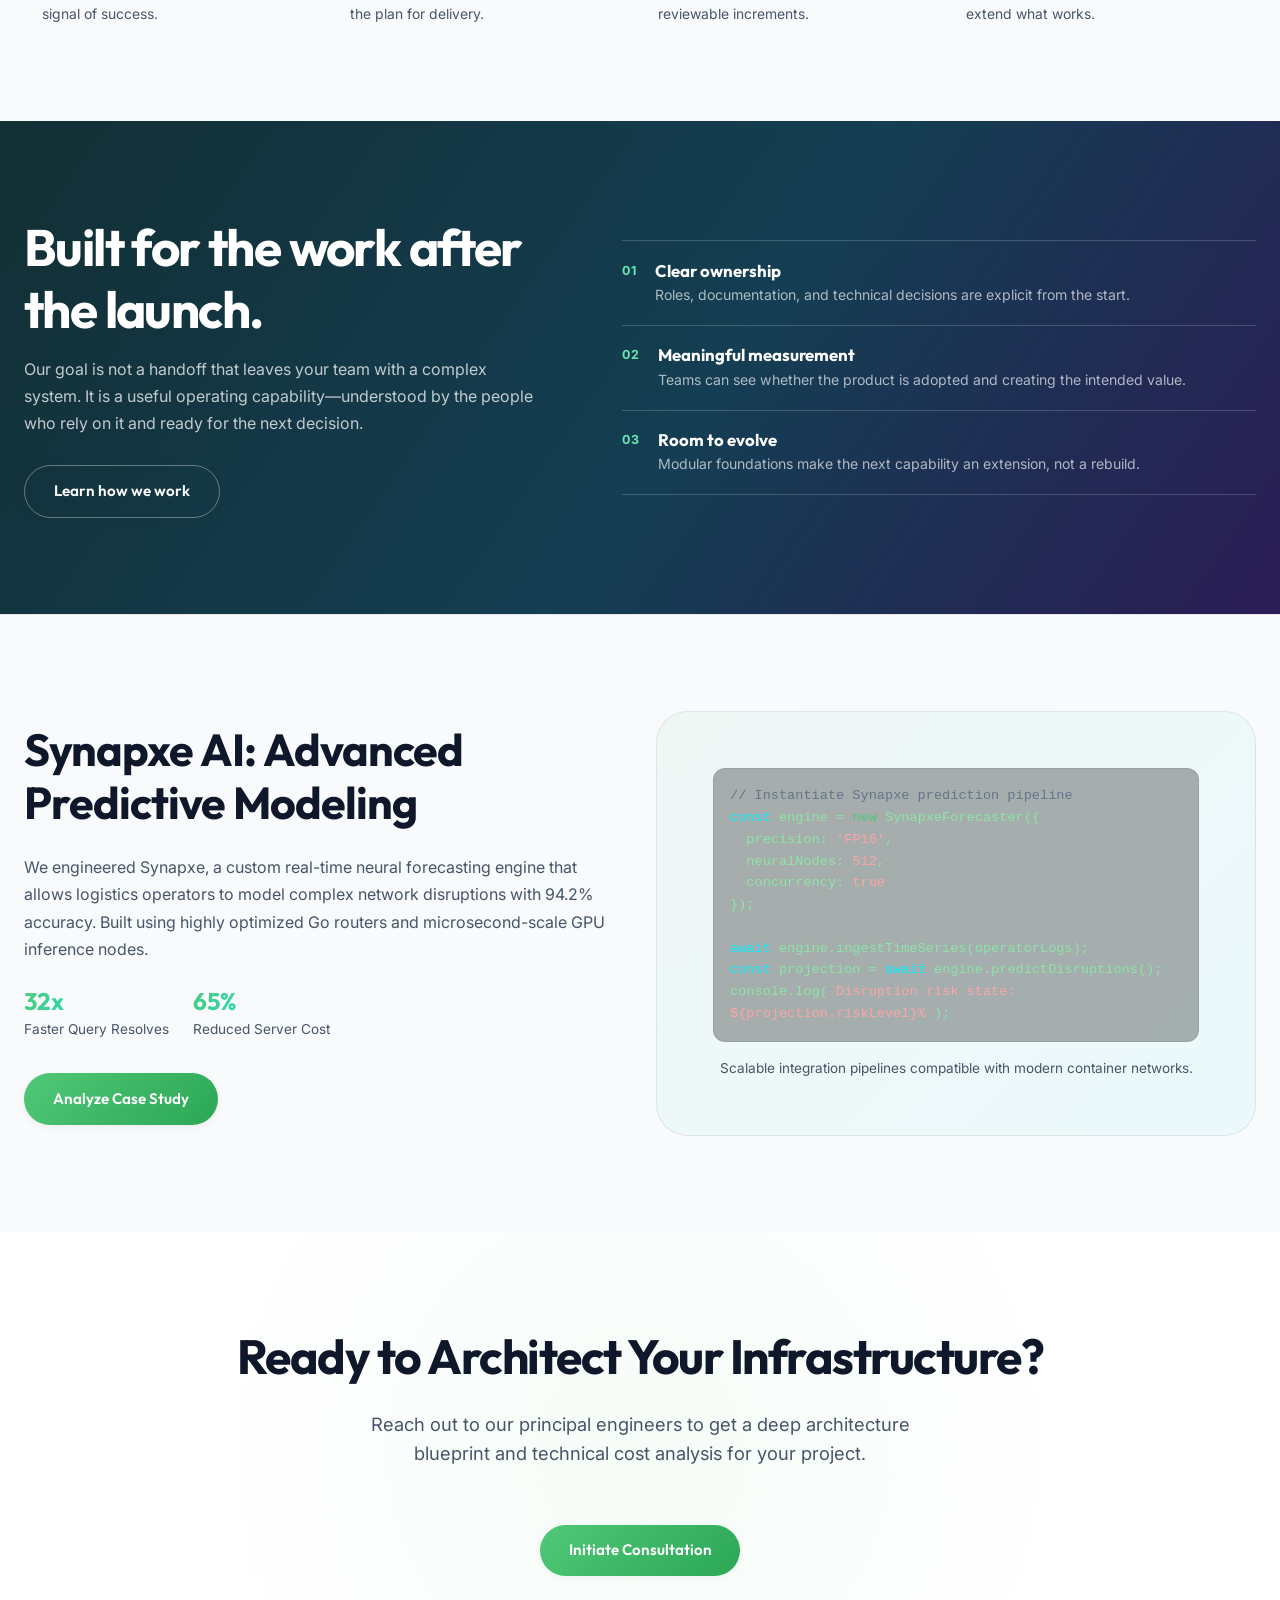
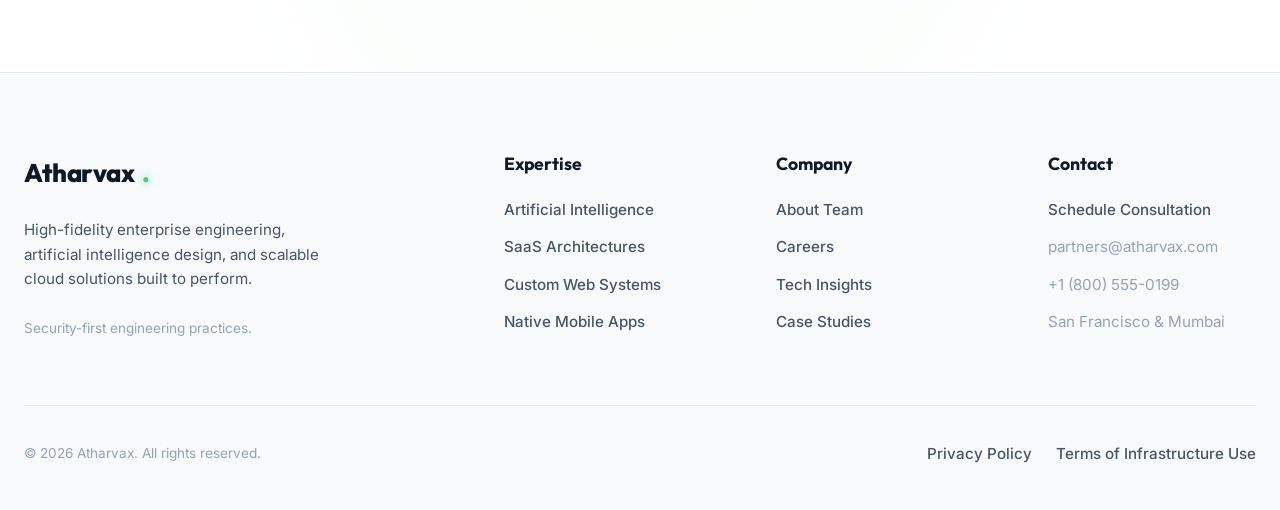
==== commit 232787ef: "Add files via upload" ====
--- a/index.html
+++ b/index.html
@@ -44,7 +44,6 @@
                 <div class="hero-orb hero-orb-one"></div><div class="hero-orb hero-orb-two"></div>
                 <div class="container hero-layout hero-layout-single animate-fade-in">
                     <div class="hero-copy">
-                        <span class="badge badge-primary">AI systems for ambitious teams</span>
                         <h1>Turn your operational knowledge into a <span class="text-gradient">compounding advantage.</span></h1>
                         <p>We design and ship dependable AI products, data systems, and digital platforms that make teams faster, decisions clearer, and growth easier to sustain.</p>
                         <div class="hero-actions"><a href="/contact" class="btn btn-primary">Book a strategy call <span aria-hidden="true">→</span></a><a href="/portfolio" class="btn btn-outline">See our approach</a></div>
@@ -92,7 +91,6 @@
             <section class="section bg-alt">
                 <div class="container">
                     <div class="text-center" style="margin-bottom: 4rem;">
-                        <span class="badge badge-secondary">Core Competence</span>
                         <h2 style="font-size: 2.8rem; letter-spacing: -1px;">Tailored Engineering Disciplines</h2>
                         <p style="color: var(--color-text-muted); max-width: 600px; margin: 1rem auto 0;">
                             We address technical complexity by shipping clean, performant, and secure systems.
@@ -147,7 +145,7 @@
 
             <section class="section delivery-section">
                 <div class="container">
-                    <div class="section-intro"><span class="badge badge-primary">How we work</span><h2>From first signal to durable system.</h2><p>Senior technical thinking, visible progress, and a delivery model that stays focused on the business outcome.</p></div>
+                    <div class="section-intro"><h2>From first signal to durable system.</h2><p>Senior technical thinking, visible progress, and a delivery model that stays focused on the business outcome.</p></div>
                     <div class="delivery-steps">
                         <article><span>01</span><h3>Discover the leverage</h3><p>We map users, workflows, data, and constraints to identify the opportunity worth building.</p></article>
                         <article><span>02</span><h3>Design the system</h3><p>We turn the opportunity into a focused product plan, secure architecture, and measurable success criteria.</p></article>
@@ -189,14 +187,14 @@
 
             <section class="section trust-section">
                 <div class="container trust-layout">
-                    <div><span class="badge badge-secondary">Responsible AI</span><h2>Useful intelligence needs strong guardrails.</h2><p>We design AI systems around the realities of your organisation: quality controls, human review, explainable workflows, and access that follows your policies.</p><a href="/services/ai" class="text-gradient trust-link">Explore our AI delivery practice →</a></div>
+                    <div><h2>Useful intelligence needs strong guardrails.</h2><p>We design AI systems around the realities of your organisation: quality controls, human review, explainable workflows, and access that follows your policies.</p><a href="/services/ai" class="text-gradient trust-link">Explore our AI delivery practice →</a></div>
                     <div class="assurance-list"><div><span>01</span><div><h3>Grounded outputs</h3><p>Retrieval and source-aware experiences designed to keep answers anchored in trusted information.</p></div></div><div><span>02</span><div><h3>Human control</h3><p>Review points and clear escalation paths where a decision deserves expert judgment.</p></div></div><div><span>03</span><div><h3>Observable systems</h3><p>Feedback loops and performance signals that make adoption, quality, and cost visible.</p></div></div></div>
                 </div>
             </section>
 
             <section class="section solution-section">
                 <div class="container">
-                    <div class="solution-heading"><span class="badge badge-primary">Where we create value</span><h2>One team across the full digital product lifecycle.</h2><p>Bring us a workflow that needs to work better, a product that needs to reach market, or a platform that has outgrown its foundations.</p></div>
+                    <div class="solution-heading"><h2>One team across the full digital product lifecycle.</h2><p>Bring us a workflow that needs to work better, a product that needs to reach market, or a platform that has outgrown its foundations.</p></div>
                     <div class="solution-grid">
                         <article class="solution-feature solution-feature-large"><span>01</span><h3>AI-enabled operations</h3><p>Transform internal knowledge and repeatable work into trusted assistants, searchable intelligence, and well-governed automation.</p><ul><li>Knowledge and retrieval systems</li><li>Human-in-the-loop workflows</li><li>Evaluation and quality measurement</li></ul></article>
                         <article class="solution-feature"><span>02</span><h3>Customer-facing products</h3><p>Design and build clear, accessible product experiences that earn adoption across web and mobile.</p></article>
@@ -207,9 +205,41 @@
 
             <section class="section engagement-band">
                 <div class="container engagement-band-grid">
-                    <div><span class="badge badge-secondary">A practical engagement</span><h2>Small enough to stay close. Capable enough to take ownership.</h2></div>
+                    <div><h2>Small enough to stay close. Capable enough to take ownership.</h2></div>
                     <div><p>Our engagements are designed to reduce ambiguity early and create momentum quickly. You get direct access to the people shaping the product and building the system.</p><a href="/contact" class="btn btn-primary">Start a conversation</a></div>
                 </div>
+            </section>
+
+            <section class="section home-faq">
+                <div class="container faq-layout">
+                    <div><h2>Questions teams ask before we begin.</h2><p>Every engagement is shaped around the problem, the people who will use the outcome, and the level of change your organisation is ready to make.</p><a href="/contact" class="text-gradient trust-link">Talk through your project</a></div>
+                    <div class="faq-list">
+                        <details open><summary>What kinds of problems are the right fit?</summary><p>We are most useful when a meaningful workflow, customer experience, or internal platform needs fresh product thinking and serious engineering—especially when AI, data, and integration complexity are involved.</p></details>
+                        <details><summary>Can you work with our internal team?</summary><p>Yes. We can lead a focused delivery stream, complement an existing product organisation, or help establish the technical foundations that allow an internal team to move faster.</p></details>
+                        <details><summary>How do you approach AI responsibly?</summary><p>We define the source of truth, the quality bar, user permissions, human review points, and the measures that prove whether the system is helping before we scale it.</p></details>
+                        <details><summary>What happens after launch?</summary><p>We support a considered handover, establish the operating metrics that matter, and can continue as a technical partner for iteration, optimisation, and new capability delivery.</p></details>
+                    </div>
+                </div>
+            </section>
+
+            <section class="section spectrum-section">
+                <div class="container">
+                    <div class="spectrum-heading"><h2>Different capabilities. One connected delivery team.</h2><p>We combine the disciplines that usually sit in separate teams, helping ideas move from strategy to a working system without losing the original intent.</p></div>
+                    <div class="spectrum-grid">
+                        <article class="spectrum-item spectrum-mint"><span>AI & DATA</span><h3>Intelligence that fits the work.</h3><p>Knowledge retrieval, agent workflows, data products, and quality evaluation.</p></article>
+                        <article class="spectrum-item spectrum-blue"><span>PRODUCT</span><h3>Experiences people choose to use.</h3><p>Product strategy, UX direction, design systems, and accessible interfaces.</p></article>
+                        <article class="spectrum-item spectrum-violet"><span>ENGINEERING</span><h3>Architecture that earns trust.</h3><p>Reliable services, modern cloud foundations, integrations, and observability.</p></article>
+                        <article class="spectrum-item spectrum-amber"><span>GROWTH</span><h3>Clear signals for the next move.</h3><p>Analytics, experimentation, performance insight, and continuous improvement.</p></article>
+                    </div>
+                </div>
+            </section>
+
+            <section class="section rhythm-section">
+                <div class="container"><div class="rhythm-intro"><h2>Progress should feel visible, not mysterious.</h2><p>We make the work easy to follow with a rhythm of focused conversations, working prototypes, and releases that create usable value.</p></div><div class="rhythm-track"><article><span>WEEK 01</span><h3>Frame</h3><p>Clarify the problem, constraints, and the signal of success.</p></article><article><span>WEEKS 02–03</span><h3>Shape</h3><p>Test product direction, architecture, and the plan for delivery.</p></article><article><span>WEEKS 04+</span><h3>Build</h3><p>Deliver working software in small, reviewable increments.</p></article><article><span>ONGOING</span><h3>Learn</h3><p>Measure adoption, improve quality, and extend what works.</p></article></div></div>
+            </section>
+
+            <section class="section outcomes-section">
+                <div class="container outcomes-layout"><div class="outcomes-copy"><h2>Built for the work after the launch.</h2><p>Our goal is not a handoff that leaves your team with a complex system. It is a useful operating capability—understood by the people who rely on it and ready for the next decision.</p><a href="/about" class="btn btn-outline">Learn how we work</a></div><div class="outcomes-list"><div><b>01</b><div><h3>Clear ownership</h3><p>Roles, documentation, and technical decisions are explicit from the start.</p></div></div><div><b>02</b><div><h3>Meaningful measurement</h3><p>Teams can see whether the product is adopted and creating the intended value.</p></div></div><div><b>03</b><div><h3>Room to evolve</h3><p>Modular foundations make the next capability an extension, not a rebuild.</p></div></div></div></div>
             </section>
 
             <!-- Highlight case study CTA -->
@@ -217,7 +247,6 @@
                 <div class="container">
                     <div class="grid-2" style="align-items: center;">
                         <div>
-                            <span class="badge badge-primary">Featured Release</span>
                             <h2 style="font-size: 2.8rem; margin-bottom: 1.5rem; letter-spacing: -1px;">Synapxe AI: Advanced Predictive Modeling</h2>
                             <p style="color: var(--color-text-muted); margin-bottom: 1.5rem; line-height: 1.7;">
                                 We engineered Synapxe, a custom real-time neural forecasting engine that allows logistics operators to model complex network disruptions with 94.2% accuracy. Built using highly optimized Go routers and microsecond-scale GPU inference nodes.
--- a/css/main.css
+++ b/css/main.css
@@ -234,8 +234,11 @@
 .company-principles .glass-card { min-height: 250px; padding: 2rem; }.principle-number { display:block; color:var(--color-primary); font-size:.76rem; font-weight:800; letter-spacing:.12em; margin-bottom:2.4rem; }.company-principles h3 { font-size:1.25rem; margin-bottom:.75rem; }.company-principles p,.company-engagement p { color:var(--color-text-muted); line-height:1.7; font-size:.94rem; }.company-engagement h2 { font-size:clamp(2.1rem,3.5vw,3rem); letter-spacing:-1.2px; margin:1rem 0; }.engagement-list { border-top:1px solid var(--color-border); }.engagement-list > div { display:grid; grid-template-columns: minmax(145px,.8fr) 1.4fr; gap:1rem; padding:1.15rem 0; border-bottom:1px solid var(--color-border); }.engagement-list strong { font-family:var(--font-heading); font-size:.98rem; }.engagement-list span { color:var(--color-text-muted); font-size:.9rem; line-height:1.55; }
 
 .solution-section { border-top:1px solid var(--color-border); }.solution-heading { max-width:730px; margin-bottom:3rem; }.solution-heading h2,.engagement-band h2 { font-size:clamp(2.25rem,4vw,3.35rem); letter-spacing:-1.5px; margin:1rem 0; }.solution-heading p,.engagement-band p { color:var(--color-text-muted); line-height:1.7; }.solution-grid { display:grid; grid-template-columns:1.15fr 1fr 1fr; gap:1rem; }.solution-feature { min-height:280px; padding:2rem; border:1px solid var(--color-border); border-radius:18px; background:var(--color-bg-card); }.solution-feature-large { background:linear-gradient(145deg, var(--color-primary-alpha), var(--color-bg-card) 65%); }.solution-feature > span { color:var(--color-primary); font-size:.78rem; font-weight:800; letter-spacing:.1em; }.solution-feature h3 { font-size:1.35rem; margin:2rem 0 .7rem; }.solution-feature p { color:var(--color-text-muted); font-size:.92rem; line-height:1.65; }.solution-feature ul { display:flex; flex-direction:column; gap:.55rem; margin-top:1.3rem; }.solution-feature li { color:var(--color-text-muted); font-size:.82rem; padding-left:1rem; position:relative; }.solution-feature li::before { content:''; position:absolute; width:5px; height:5px; border-radius:50%; background:var(--color-primary); left:0; top:.45rem; }.engagement-band { background:var(--color-bg-alt); border-block:1px solid var(--color-border); }.engagement-band-grid { display:grid; grid-template-columns:1.15fr .85fr; align-items:center; gap:4rem; }.engagement-band-grid .btn { margin-top:1.5rem; }
-
-@media (max-width: 900px) { .hero-layout,.trust-layout,.engagement-band-grid { grid-template-columns:1fr; gap:3rem; }.solution-grid { grid-template-columns:1fr; }.hero-section { padding-top:8rem; }.hero-copy { text-align:center; }.hero-copy > p { margin-inline:auto; }.hero-actions,.hero-proof { justify-content:center; } }
+.home-faq { border-bottom:1px solid var(--color-border); }.faq-layout { display:grid; grid-template-columns:.8fr 1.2fr; align-items:start; gap:5rem; }.faq-layout h2 { font-size:clamp(2.15rem,3.5vw,3rem); letter-spacing:-1.3px; }.faq-layout > div > p { color:var(--color-text-muted); line-height:1.7; margin-top:1rem; }.faq-list { border-top:1px solid var(--color-border); }.faq-list details { border-bottom:1px solid var(--color-border); padding:1.2rem 0; }.faq-list summary { cursor:pointer; list-style:none; padding-right:2rem; position:relative; font-family:var(--font-heading); font-size:1.05rem; font-weight:650; }.faq-list summary::-webkit-details-marker { display:none; }.faq-list summary::after { content:'+'; position:absolute; right:.15rem; color:var(--color-primary); font-size:1.35rem; font-weight:400; top:-.25rem; }.faq-list details[open] summary::after { content:'−'; }.faq-list details p { margin-top:.75rem; color:var(--color-text-muted); font-size:.92rem; line-height:1.65; }
+.spectrum-section { position:relative; overflow:hidden; background:linear-gradient(135deg, rgba(80,200,120,.09), rgba(0,240,255,.08) 42%, rgba(138,43,226,.08)); }.spectrum-heading { max-width:720px; }.spectrum-heading h2,.rhythm-intro h2,.outcomes-copy h2 { font-size:clamp(2.25rem,4vw,3.35rem); letter-spacing:-1.6px; }.spectrum-heading p,.rhythm-intro p,.outcomes-copy p { color:var(--color-text-muted); line-height:1.7; margin-top:1rem; }.spectrum-grid { display:grid; grid-template-columns:repeat(4,1fr); gap:1rem; margin-top:3rem; }.spectrum-item { min-height:255px; padding:1.6rem; border-radius:18px; border:1px solid rgba(15,23,42,.08); color:#0f172a; box-shadow:0 14px 28px rgba(15,23,42,.07); }.spectrum-item span { font-size:.7rem; font-weight:800; letter-spacing:.1em; }.spectrum-item h3 { color:#0f172a; font-size:1.3rem; margin:3.4rem 0 .75rem; }.spectrum-item p { color:rgba(15,23,42,.7); font-size:.87rem; line-height:1.6; }.spectrum-mint { background:linear-gradient(155deg,#d7fbe3,#9fe9bc); }.spectrum-blue { background:linear-gradient(155deg,#d7f7fb,#8edcec); }.spectrum-violet { background:linear-gradient(155deg,#eee4ff,#cbb2ff); }.spectrum-amber { background:linear-gradient(155deg,#fff1ca,#ffd786); }.rhythm-section { background:var(--color-bg-alt); }.rhythm-intro { max-width:690px; margin:0 auto; text-align:center; }.rhythm-track { display:grid; grid-template-columns:repeat(4,1fr); margin-top:3.5rem; position:relative; }.rhythm-track::before { content:''; position:absolute; left:6%; right:6%; top:14px; height:2px; background:linear-gradient(90deg,var(--color-primary),var(--color-secondary),var(--color-accent),#f5ae45); }.rhythm-track article { padding:0 1.15rem; position:relative; }.rhythm-track span { display:block; color:var(--color-text-light); font-size:.68rem; font-weight:800; letter-spacing:.08em; padding-top:2.4rem; position:relative; }.rhythm-track span::before { content:''; position:absolute; top:7px; left:0; width:16px; height:16px; border-radius:50%; background:var(--color-bg); border:4px solid var(--color-primary); }.rhythm-track article:nth-child(2) span::before { border-color:var(--color-secondary); }.rhythm-track article:nth-child(3) span::before { border-color:var(--color-accent); }.rhythm-track article:nth-child(4) span::before { border-color:#f5ae45; }.rhythm-track h3 { font-size:1.25rem; margin:.65rem 0 .4rem; }.rhythm-track p { color:var(--color-text-muted); font-size:.87rem; line-height:1.6; }.outcomes-section { background:linear-gradient(125deg,#122f34,#143e53 55%,#2b1c55); color:#fff; }.outcomes-layout { display:grid; grid-template-columns:.9fr 1.1fr; align-items:center; gap:5rem; }.outcomes-copy h2 { color:#fff; }.outcomes-copy p { color:rgba(255,255,255,.74); }.outcomes-copy .btn { margin-top:1.7rem; color:#fff; border-color:rgba(255,255,255,.35); }.outcomes-list { border-top:1px solid rgba(255,255,255,.18); }.outcomes-list > div { display:flex; gap:1.1rem; padding:1.2rem 0; border-bottom:1px solid rgba(255,255,255,.18); }.outcomes-list b { color:#67e8b1; font-size:.78rem; letter-spacing:.08em; }.outcomes-list h3 { color:#fff; font-size:1.05rem; margin-bottom:.2rem; }.outcomes-list p { color:rgba(255,255,255,.65); font-size:.88rem; line-height:1.55; }
+.legal-content { max-width:780px; }.legal-content h1 { font-size:clamp(3rem,6vw,5rem); letter-spacing:-2px; }.legal-kicker { color:var(--color-primary); font-size:.78rem; font-weight:800; letter-spacing:.14em; margin-bottom:1rem; }.legal-lead { max-width:650px; color:var(--color-text-muted); font-size:1.15rem; line-height:1.7; margin-top:1.3rem; }.legal-date { color:var(--color-text-light); font-size:.85rem; margin-top:1.5rem; }.legal-body h2 { font-size:1.45rem; margin:2.3rem 0 .7rem; }.legal-body h2:first-child { margin-top:0; }.legal-body p { color:var(--color-text-muted); line-height:1.8; }.legal-footer { padding:2rem 0 calc(2rem + var(--safe-bottom)); color:var(--color-text-light); font-size:.85rem; }.legal-footer .container { display:flex; justify-content:space-between; gap:1rem; }
+
+@media (max-width: 900px) { .hero-layout,.trust-layout,.engagement-band-grid,.faq-layout,.outcomes-layout { grid-template-columns:1fr; gap:3rem; }.solution-grid,.spectrum-grid { grid-template-columns:repeat(2,1fr); }.hero-section { padding-top:8rem; }.hero-copy { text-align:center; }.hero-copy > p { margin-inline:auto; }.hero-actions,.hero-proof { justify-content:center; }.rhythm-track { grid-template-columns:repeat(2,1fr); gap:2rem 0; }.rhythm-track::before { display:none; } }
 @media (max-width: 640px) { .hero-section { padding-top:7rem; padding-bottom:4rem; }.hero-copy h1 { letter-spacing:-1.8px; }.console-main { padding:1.1rem; }.console-cards { gap:.35rem; }.console-cards > div { padding:.55rem; }.console-cards b { font-size:1rem; }.delivery-steps { grid-template-columns:1fr; }.delivery-steps article { padding:1.5rem; }.hero-proof { gap:.7rem; } }
 
 @media (max-width: 1024px) {
@@ -1150,6 +1153,13 @@
   .company-engagement h2 { font-size: 2.1rem; }
   .engagement-list > div { grid-template-columns: 1fr; gap: .35rem; }
   .solution-feature { min-height: auto; padding: 1.5rem; }
+  .spectrum-grid, .rhythm-track { grid-template-columns: 1fr; }
+  .spectrum-item { min-height: 210px; }
+  .rhythm-track { gap: 1.4rem; margin-top: 2.4rem; }
+  .rhythm-track article { padding: 0 0 0 1.4rem; }
+  .rhythm-track span { padding-top: 0; }
+  .rhythm-track span::before { top: .1rem; left: -1.4rem; }
+  .legal-footer .container { flex-direction: column; }
   .stats-grid { gap: .75rem; }
   .stat-number { font-size: 2rem; }
 
